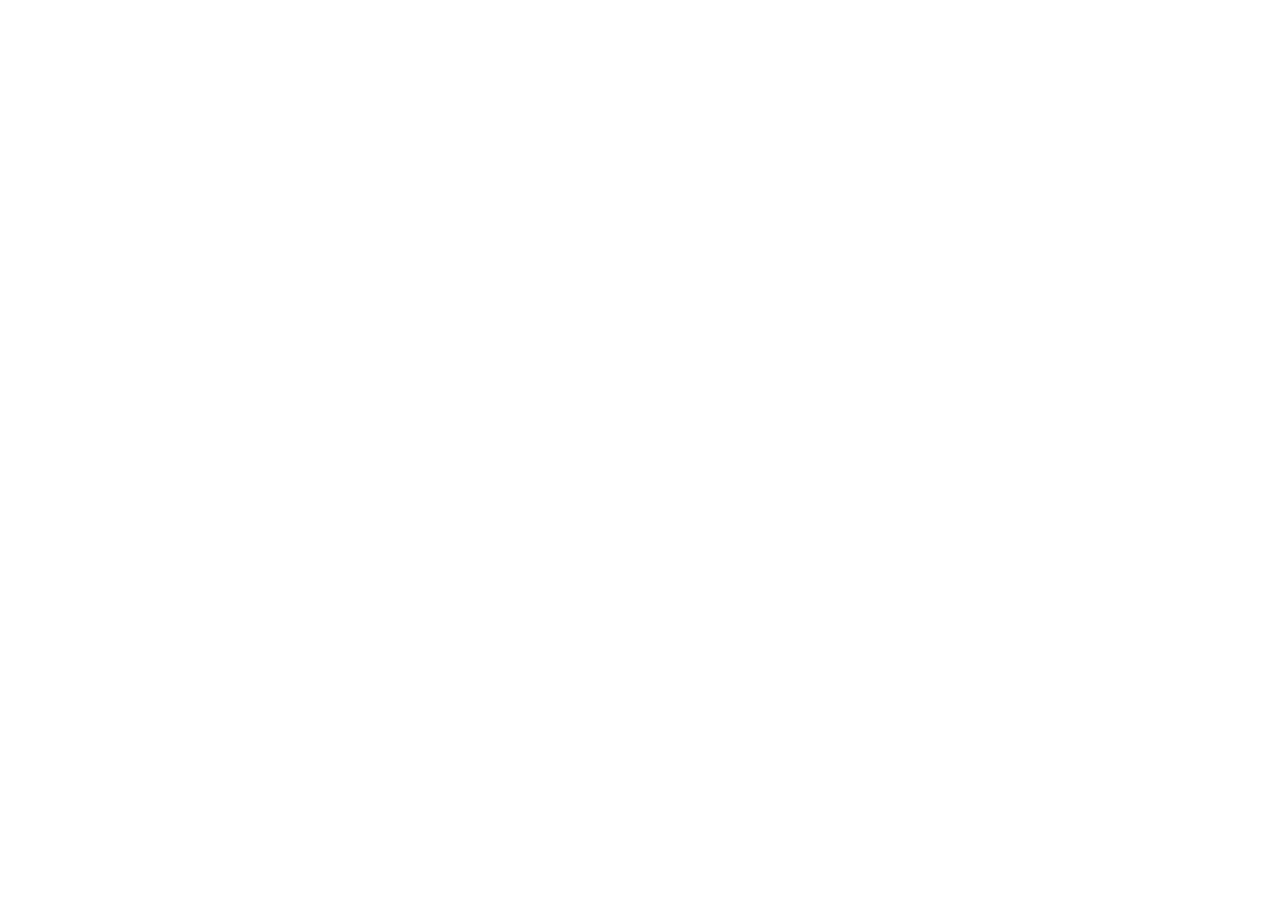
==== index.html @ 53901846 "Add files via upload" ====
<!DOCTYPE html>
<html lang="id"><head><meta charset="utf-8"><meta name="viewport" content="width=device-width,initial-scale=1">
<title>PURIVA Smart Air Purifier – Dashboard Prototype</title>
<link rel="icon" href="assets/logo.png">
<link rel="stylesheet" href="css/style.css">
<script src="https://cdn.jsdelivr.net/npm/chart.js@4.4.1/dist/chart.umd.min.js"></script>
<script src="https://cdn.jsdelivr.net/npm/lucide@0.383.0/dist/umd/lucide.min.js"></script>
</head><body>

<main id="login" class="login" hidden>
<form id="lf" class="c lcard" novalidate>
 <img src="assets/logo.png" class="llogo" alt="Logo PURIVA">
 <h1>PURIVA Smart Air Purifier</h1>
 <span class="badge warn">DATA SIMULASI / DUMMY</span>
 <label for="u">Username</label><input id="u" autocomplete="username" placeholder="Masukkan username">
 <label for="p">Password</label>
 <div class="pw"><input id="p" type="password" autocomplete="current-password" placeholder="Masukkan password"><button type="button" id="tp" class="btn">Tampilkan</button></div>
 <label class="chk"><input type="checkbox" id="rm"> Ingat saya</label>
 <p id="le" class="err" role="alert" hidden></p>
 <button class="btn pri" id="lb">Masuk ke Dashboard</button>
</form></main>

<div id="app" hidden>
<aside id="side" class="side">
 <div class="logo"><img src="assets/logo.png" alt="PURIVA"></div>
 <nav id="nav">
  <button class="nv" data-p="dash"><i data-lucide="layout-dashboard"></i>Dashboard</button>
  <button class="nv" data-p="mon"><i data-lucide="activity"></i>Monitoring Udara</button>
  <button class="nv" data-p="fil"><i data-lucide="filter"></i>Sistem Filtrasi</button>
  <button class="nv" data-p="his"><i data-lucide="table"></i>Riwayat Data</button>
  <button class="nv" data-p="set"><i data-lucide="settings"></i>Pengaturan</button>
 </nav>
 <div class="user"><i data-lucide="user-circle"></i><div><b>Administrator</b><small class="mu">Akun demo</small></div></div>
 <button class="nv" id="lo"><i data-lucide="log-out"></i>Logout</button>
</aside>
<div id="ov" class="ov"></div>

<div class="main">
<header class="top">
 <button id="mb" class="btn ib" aria-label="Buka menu"><i data-lucide="menu"></i></button>
 <div class="tt"><h2 id="pt">Dashboard</h2><small class="mu" id="clock"></small></div>
 
</header>

<div class="pages">
<section class="pg" id="pg-dash" hidden>
 <div class="c hero"><div><h3>PURIVA – Smart Air Purifier</h3><small class="mu">Prototype demonstrasi. Seluruh nilai pada dashboard adalah data simulasi.</small></div>
 <div>Pembaruan terakhir: <b data-b="upd"></b></div></div>
 <div class="cards" id="cards-d"></div>
 <div class="g2">
  <div class="c"><h3>Kontrol Perangkat (Simulasi)</h3><div class="btns ctl"></div><small class="mu">Perubahan hanya memengaruhi simulasi di browser, bukan perangkat fisik.</small></div>
  <div class="c"><h3>Aktivitas Sistem Terbaru</h3><ul class="actl" data-b="actl"></ul></div>
 </div>
 <div class="g2">
  <div class="c"><h3>Suhu udara – 1 jam terakhir (simulasi)</h3><div class="cw"><canvas id="ch-d1"></canvas></div></div>
  <div class="c"><h3>Respons MQ-135 – 1 jam terakhir (simulasi)</h3><div class="cw"><canvas id="ch-d2"></canvas></div></div>
 </div>
 <div class="c info"><i data-lucide="mic"></i><p>Integrasi Google Assistant untuk kontrol aktif/nonaktif PURIVA</p></div>
</section>

<section class="pg" id="pg-mon" hidden>
 <div class="bar"><div class="seg" id="rg"><button data-r="1h">1 jam</button><button data-r="24h">24 jam</button><button data-r="7d">7 hari</button></div>
 <small class="mu">Pembaruan terakhir: <b data-b="upd"></b></small></div>
 <div class="cards" id="cards-m"></div>
 <div class="g2">
  <div class="c"><h3>Suhu terhadap waktu</h3><div class="cw"><canvas id="ch-m1"></canvas></div></div>
  <div class="c"><h3>Kelembapan terhadap waktu</h3><div class="cw"><canvas id="ch-m2"></canvas></div></div>
  <div class="c"><h3>Respons MQ-135 terhadap waktu</h3><div class="cw"><canvas id="ch-m3"></canvas></div></div>
  <div class="c"><h3>Resistansi gas BME680 terhadap waktu</h3><div class="cw"><canvas id="ch-m4"></canvas></div></div>
 </div>
</section>

<section class="pg" id="pg-fil" hidden>
 <div class="c"><h3>Alur Udara pada PURIVA</h3>
  <div class="fw"><div class="flow">
   <div class="stg"><i data-lucide="wind"></i><b>Udara kotor masuk</b></div><span class="arr"></span>
   <div class="stg"><div class="valve"><i></i><i></i></div><b>Katup stomata</b></div><span class="arr"></span>
   <div class="stg"><div class="ly l1"></div><b>Prefilter</b></div><span class="arr"></span>
   <div class="stg"><div class="ly l2"></div><b>HEPA</b></div><span class="arr"></span>
   <div class="stg"><div class="ly l3"></div><b>Karbon aktif</b></div><span class="arr"></span>
   <div class="stg"><i data-lucide="fan" class="fanic"></i><b>Kipas</b></div><span class="arr"></span>
   <div class="stg"><i data-lucide="leaf"></i><b>Udara hasil filtrasi keluar</b></div>
  </div></div>
  <p><span class="badge" data-b="flow"></span> <small class="mu">Aliran udara hanya berjalan saat kipas menyala dan katup terbuka.</small></p>
 </div>
 <div class="g3">
  <div class="c"><h3>Prefilter</h3><p>Menahan debu dan partikel berukuran besar untuk mengurangi beban filter berikutnya.</p></div>
  <div class="c"><h3>HEPA</h3><p>Menangkap partikel halus, termasuk PM2.5.</p></div>
  <div class="c"><h3>Karbon aktif</h3><p>Mengadsorpsi sebagian gas dan senyawa penyebab bau. Efektivitasnya bergantung pada jenis polutan, karakteristik karbon, jumlah media, dan kondisi pemakaian.</p></div>
 </div>
 <div class="g2">
  <div class="c"><h3>Katup Stomata (Simulasi Biomimetik)</h3>
   <div class="stoma"><div class="gc l"></div><div class="gc r"></div></div>
   <p class="ctr">Status katup: <span class="badge" data-b="valve"></span> · Bukaan: <b data-b="vp"></b></p>
   <div class="btns ctl"></div>
  </div>
  <div class="c"><h3>Konsep Biomimetik Stomata</h3>
   <p>Stomata adalah pori pada daun yang bukaannya diatur oleh sel penjaga. PURIVA meniru prinsip pengaturan bukaan tersebut melalui katup atau flap mekanis di saluran udara masuk.</p>
   <p class="mu">Visualisasi ini adalah analogi mekanis dari prinsip stomata dan simulasi konsep biomimetik, bukan gambaran mekanisme biologis yang sesungguhnya.</p></div>
 </div>
</section>

<section class="pg" id="pg-his" hidden>
 <div class="c">
  <div class="bar"><input id="hq" type="search" placeholder="Cari data riwayat…" aria-label="Cari riwayat">
   <select id="hr" aria-label="Filter rentang waktu"><option value="all">Semua waktu</option><option value="1h">1 jam terakhir</option><option value="24h">24 jam terakhir</option><option value="7d">7 hari terakhir</option></select>
   <button class="btn" data-a="sort" id="sortb"></button>
   <button class="btn pri" data-a="csv"><i data-lucide="download"></i>Ekspor CSV</button></div>
  <div class="tw"><table><thead><tr><th>Waktu</th><th>Suhu (°C)</th><th>Kelembapan (%RH)</th><th>MQ-135 (ADC)</th><th>Resistansi gas BME680 (Ω)</th><th>Tekanan (hPa)</th><th>Status PURIVA</th><th>Status kipas</th></tr></thead><tbody id="hb"></tbody></table></div>
  <div class="bar"><small class="mu" id="hi"></small><div><button class="btn" data-a="prev">Sebelumnya</button> <button class="btn" data-a="next">Berikutnya</button></div></div>
 </div>
</section>

<section class="pg" id="pg-set" hidden>
 <div class="g2">
  <div class="c"><h3>Interval Simulasi</h3><div class="seg"><button data-iv="2">2 detik</button><button data-iv="5">5 detik</button><button data-iv="10">10 detik</button></div></div>
  <div class="c"><h3>Tema</h3><div class="seg"><button data-th="light">Terang</button><button data-th="dark">Gelap</button></div></div>
  <div class="c"><h3>Kontrol Simulasi</h3><div class="btns"><button class="btn pri" data-a="sstart">Mulai simulasi</button><button class="btn" data-a="spause">Jeda simulasi</button><button class="btn" data-a="sreset">Reset ke kondisi awal</button></div>
   <small class="mu">Reset tidak menghapus status login.</small></div>
 </div>
</section>
</div>

<footer class="foot">Prototype ini menggunakan data simulasi. Nilai sensor bukan hasil pengukuran udara nyata. MQ-135 menampilkan nilai respons/ADC simulasi, sedangkan BME680 menampilkan parameter suhu, kelembapan, tekanan, dan resistansi gas simulasi. Sistem ini tidak menghasilkan pengukuran PM2.5 atau AQI yang tervalidasi.</footer>
</div></div>
<div id="toasts" aria-live="polite"></div>
<script src="js/app.js"></script>
</body></html>
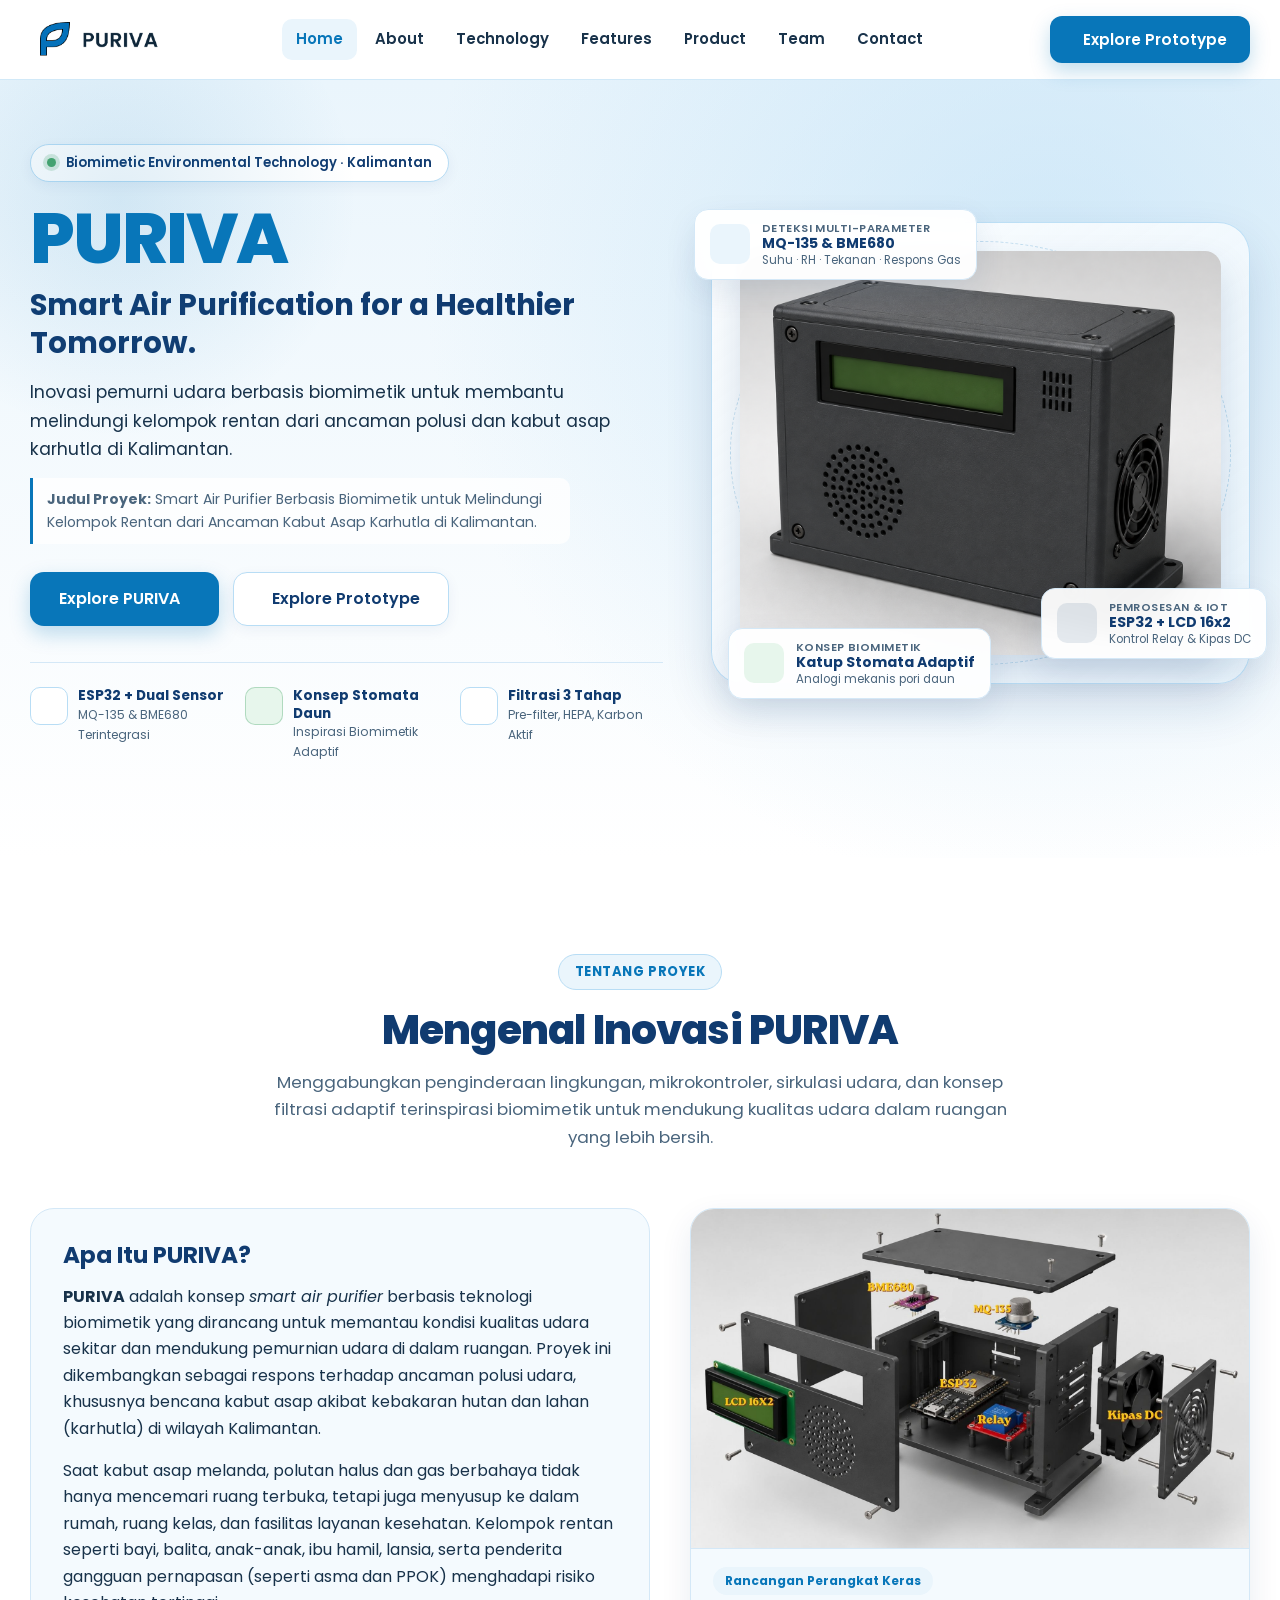
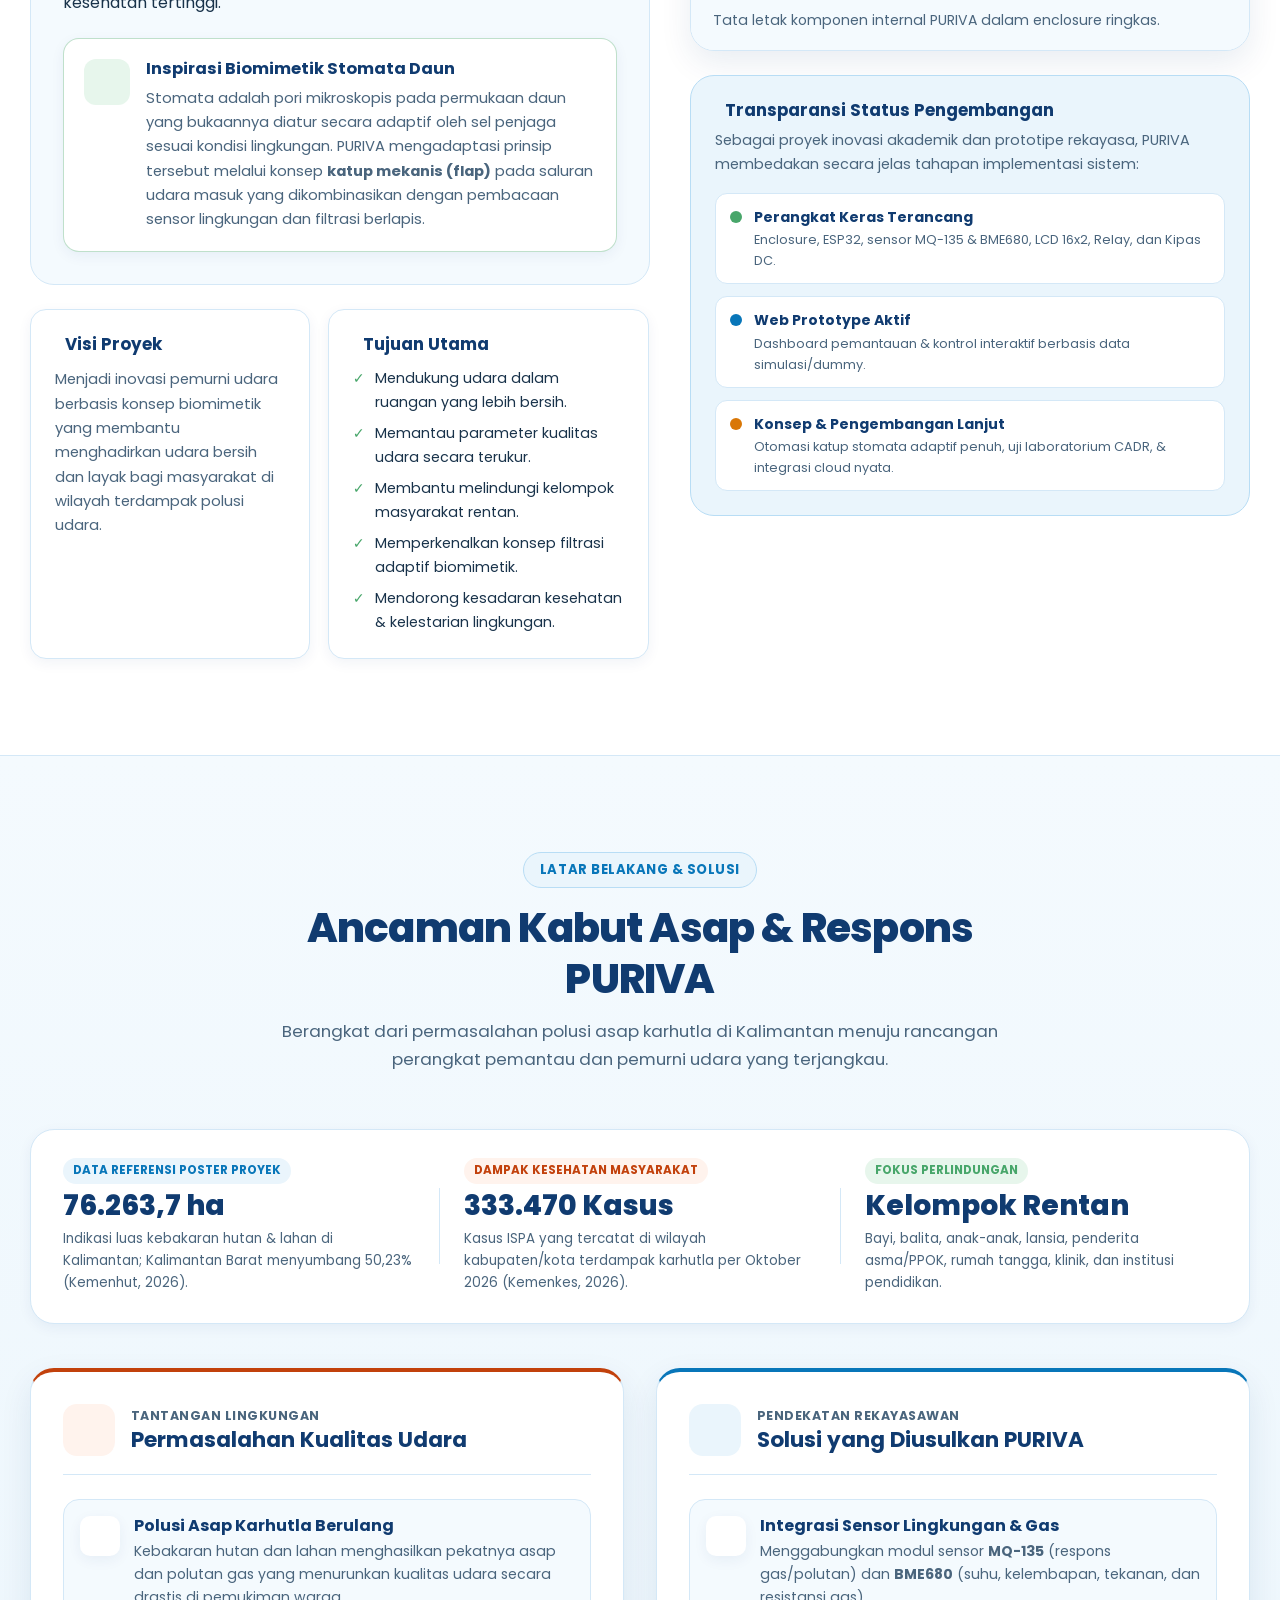
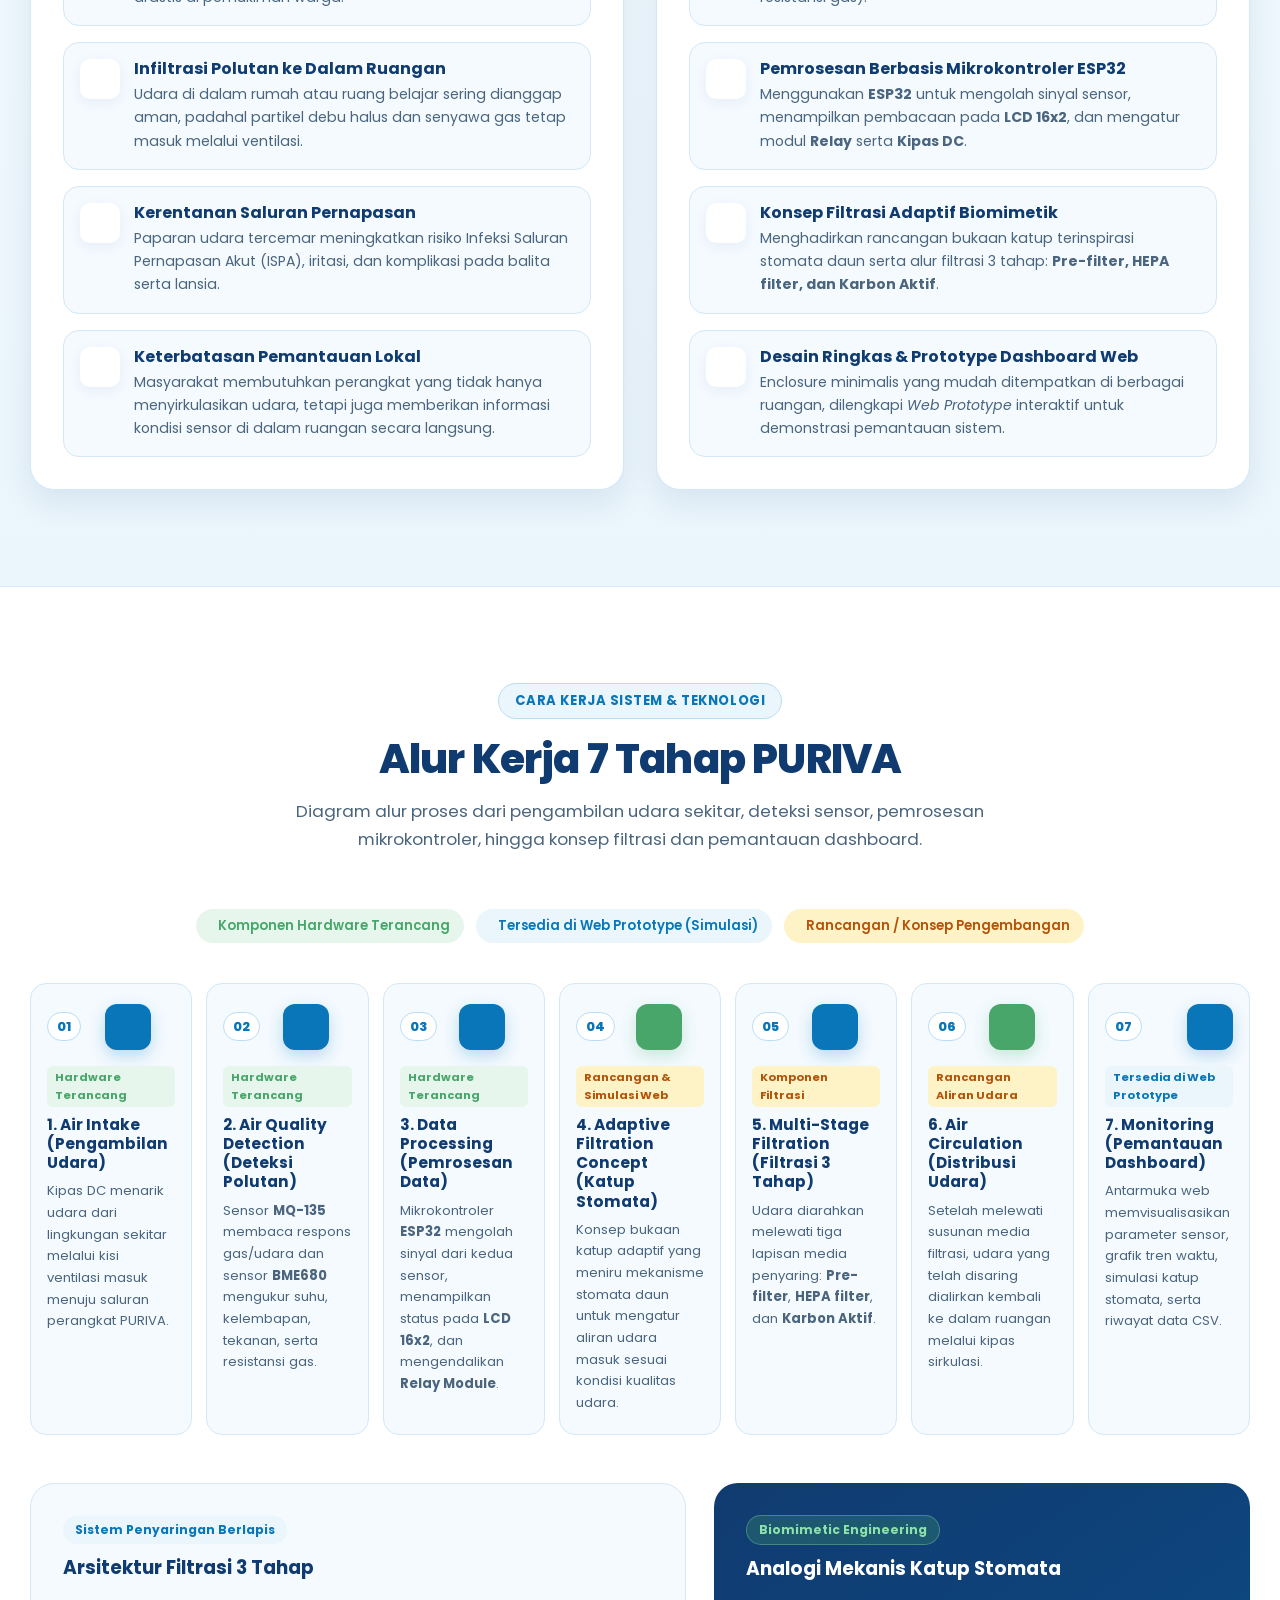
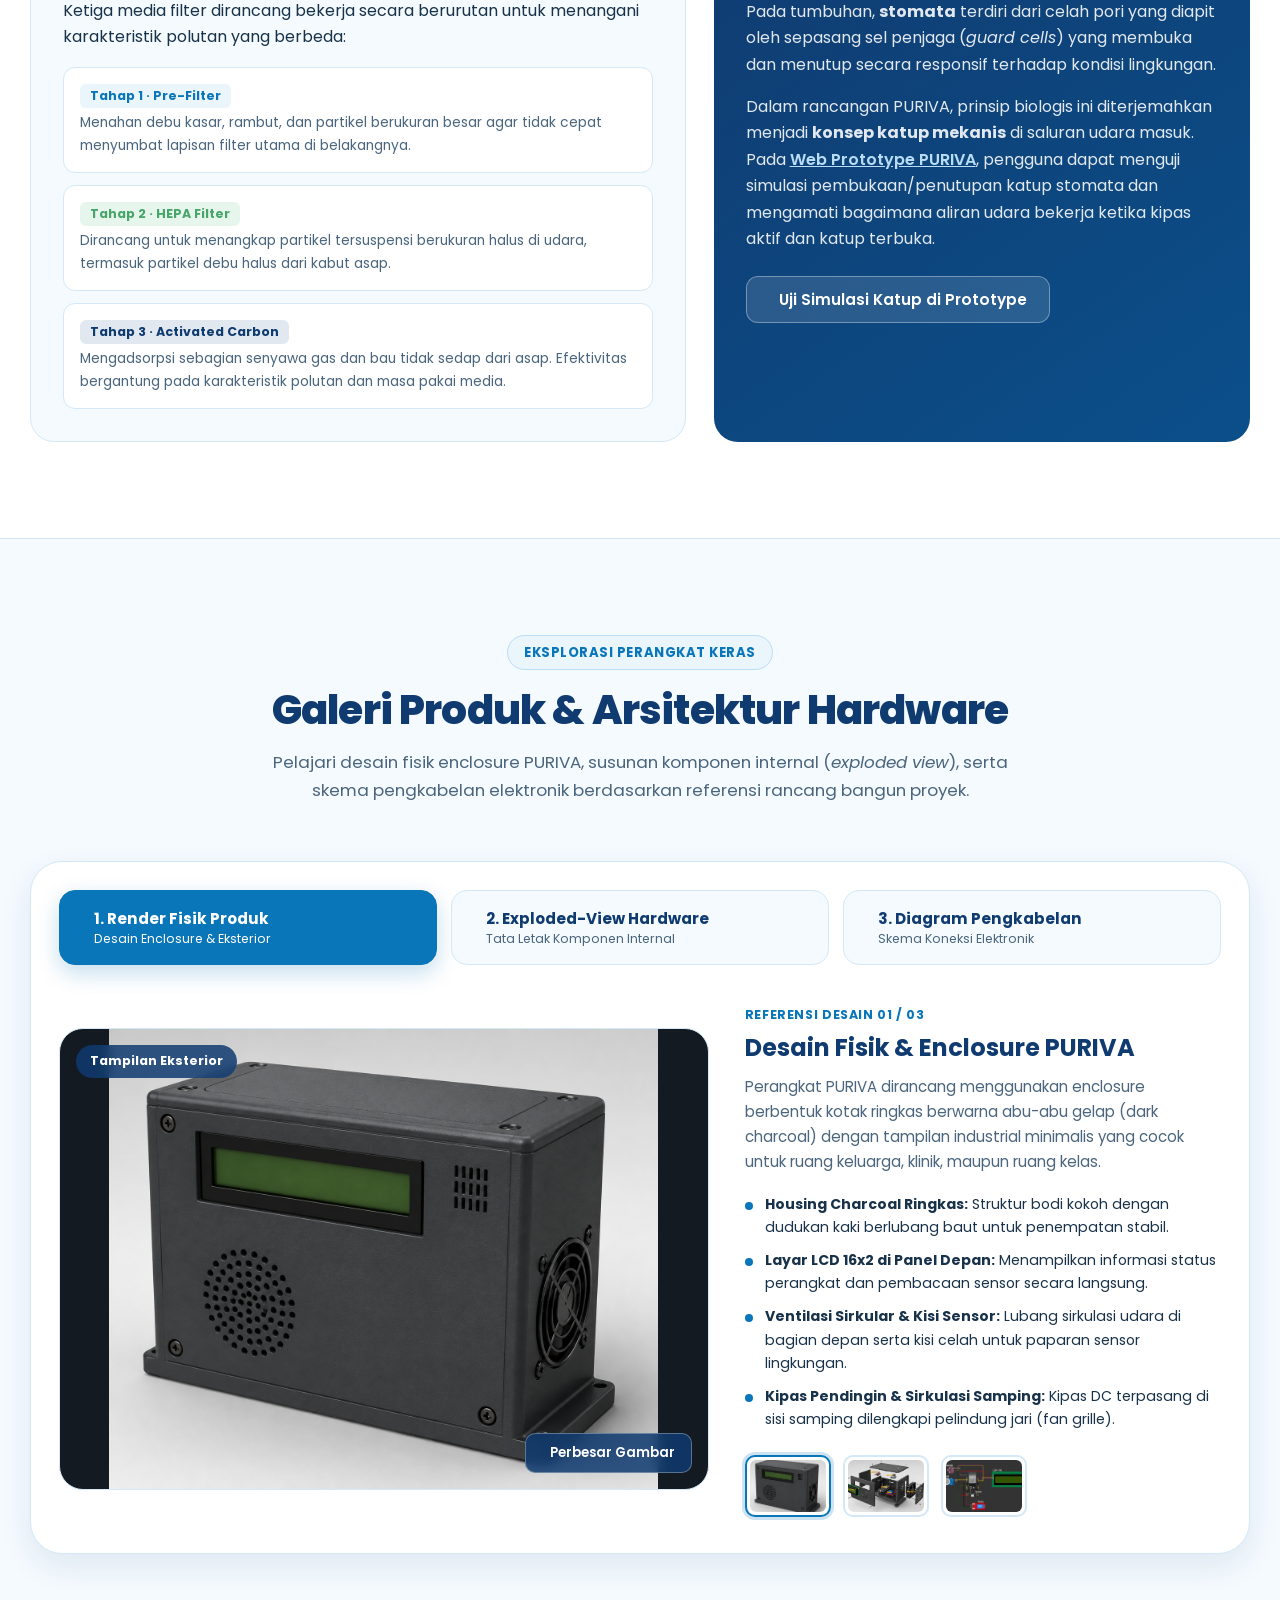
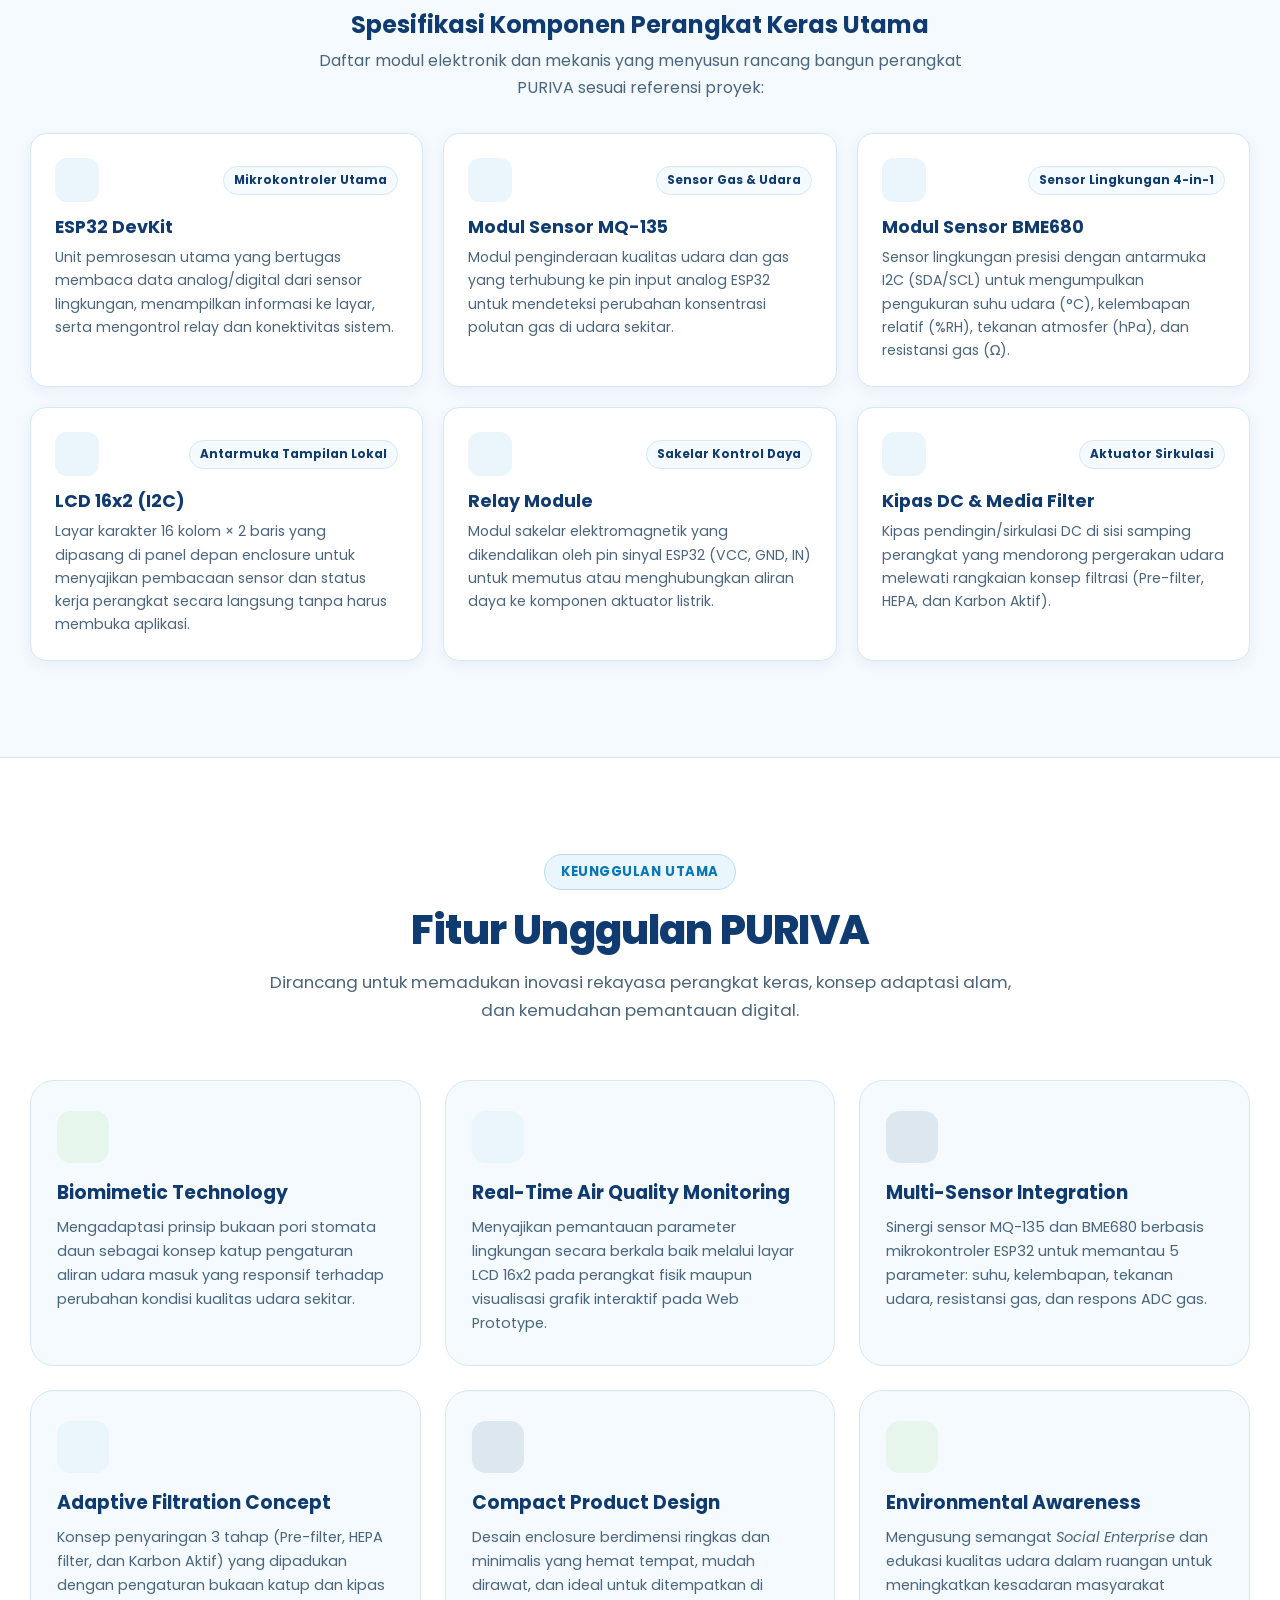
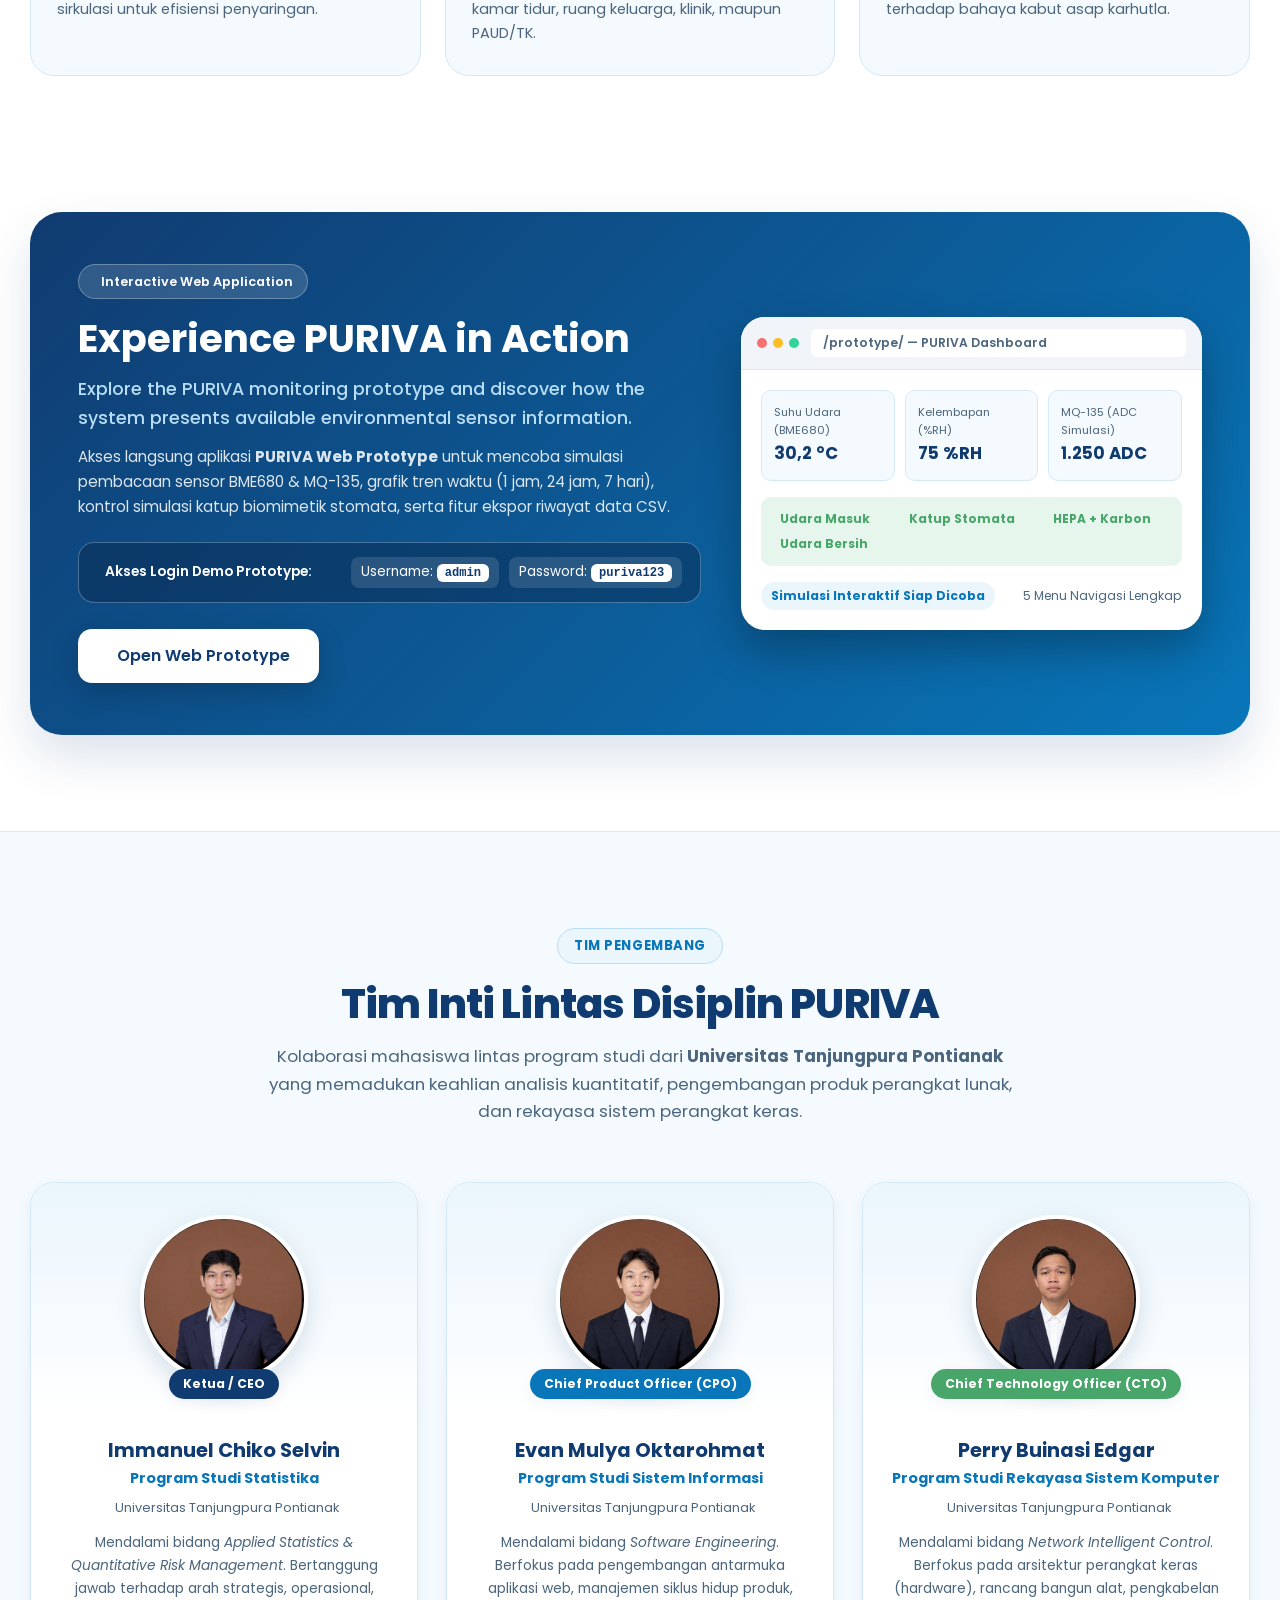
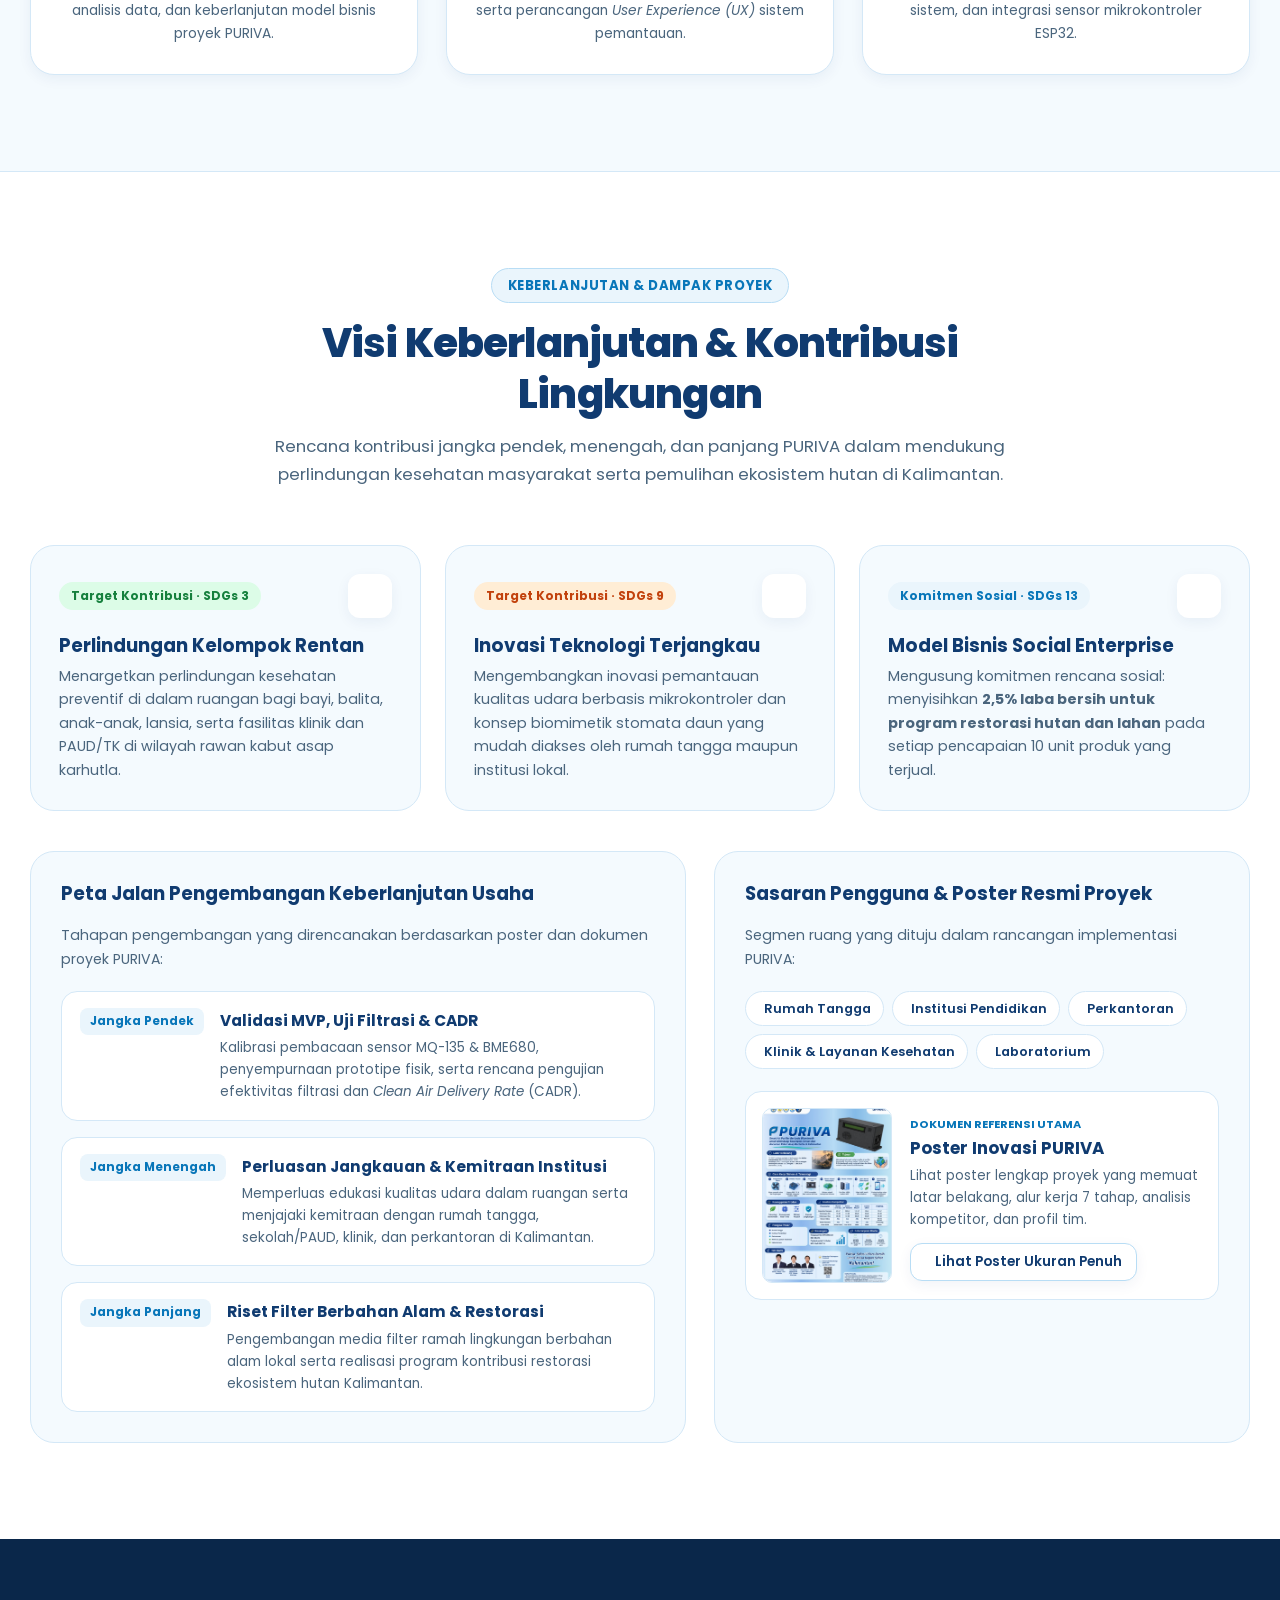
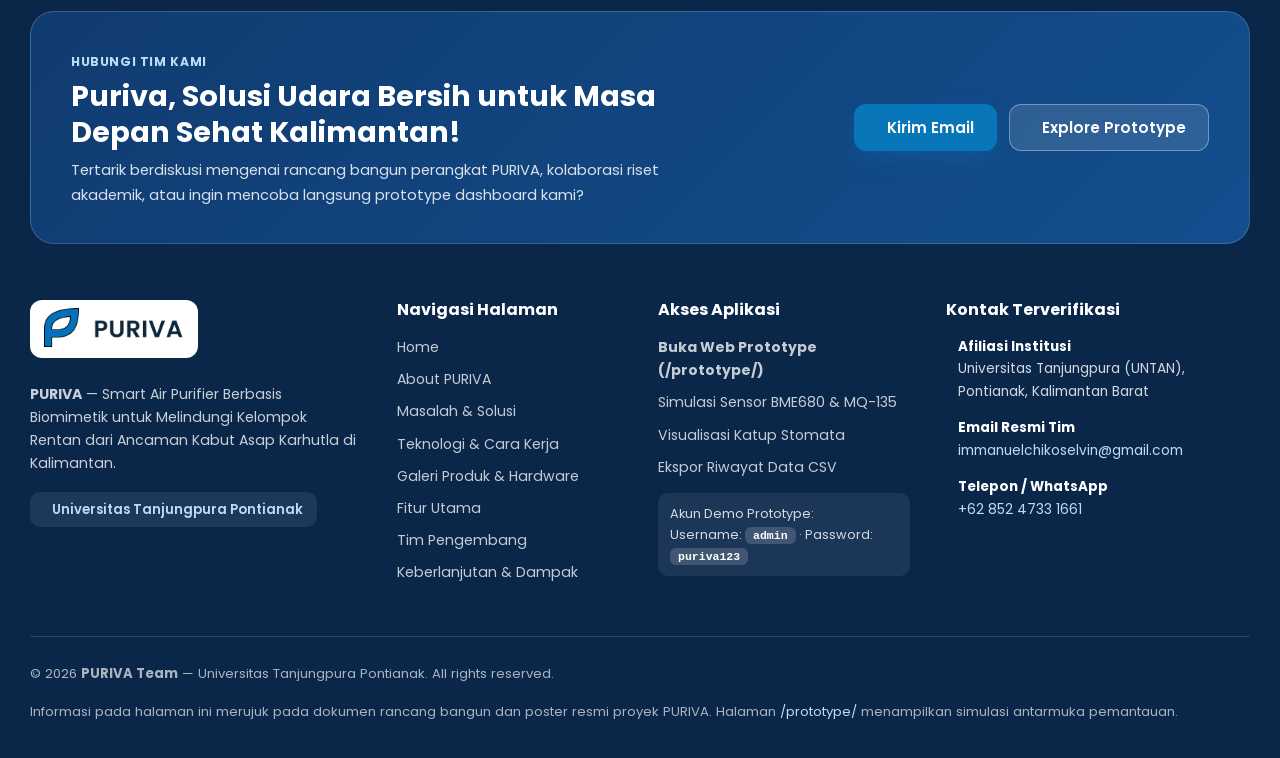
==== commit 6db971ad: "feat(web-profile): develop PURIVA Web Profile and integrate existing prototype at /prototype/" ====
--- a/index.html
+++ b/index.html
@@ -1,128 +1,1215 @@
 <!DOCTYPE html>
-<html lang="id"><head><meta charset="utf-8"><meta name="viewport" content="width=device-width,initial-scale=1">
-<title>PURIVA Smart Air Purifier – Dashboard Prototype</title>
-<link rel="icon" href="assets/logo.png">
-<link rel="stylesheet" href="css/style.css">
-<script src="https://cdn.jsdelivr.net/npm/chart.js@4.4.1/dist/chart.umd.min.js"></script>
-<script src="https://cdn.jsdelivr.net/npm/lucide@0.383.0/dist/umd/lucide.min.js"></script>
-</head><body>
-
-<main id="login" class="login" hidden>
-<form id="lf" class="c lcard" novalidate>
- <img src="assets/logo.png" class="llogo" alt="Logo PURIVA">
- <h1>PURIVA Smart Air Purifier</h1>
- <span class="badge warn">DATA SIMULASI / DUMMY</span>
- <label for="u">Username</label><input id="u" autocomplete="username" placeholder="Masukkan username">
- <label for="p">Password</label>
- <div class="pw"><input id="p" type="password" autocomplete="current-password" placeholder="Masukkan password"><button type="button" id="tp" class="btn">Tampilkan</button></div>
- <label class="chk"><input type="checkbox" id="rm"> Ingat saya</label>
- <p id="le" class="err" role="alert" hidden></p>
- <button class="btn pri" id="lb">Masuk ke Dashboard</button>
-</form></main>
-
-<div id="app" hidden>
-<aside id="side" class="side">
- <div class="logo"><img src="assets/logo.png" alt="PURIVA"></div>
- <nav id="nav">
-  <button class="nv" data-p="dash"><i data-lucide="layout-dashboard"></i>Dashboard</button>
-  <button class="nv" data-p="mon"><i data-lucide="activity"></i>Monitoring Udara</button>
-  <button class="nv" data-p="fil"><i data-lucide="filter"></i>Sistem Filtrasi</button>
-  <button class="nv" data-p="his"><i data-lucide="table"></i>Riwayat Data</button>
-  <button class="nv" data-p="set"><i data-lucide="settings"></i>Pengaturan</button>
- </nav>
- <div class="user"><i data-lucide="user-circle"></i><div><b>Administrator</b><small class="mu">Akun demo</small></div></div>
- <button class="nv" id="lo"><i data-lucide="log-out"></i>Logout</button>
-</aside>
-<div id="ov" class="ov"></div>
-
-<div class="main">
-<header class="top">
- <button id="mb" class="btn ib" aria-label="Buka menu"><i data-lucide="menu"></i></button>
- <div class="tt"><h2 id="pt">Dashboard</h2><small class="mu" id="clock"></small></div>
- 
-</header>
-
-<div class="pages">
-<section class="pg" id="pg-dash" hidden>
- <div class="c hero"><div><h3>PURIVA – Smart Air Purifier</h3><small class="mu">Prototype demonstrasi. Seluruh nilai pada dashboard adalah data simulasi.</small></div>
- <div>Pembaruan terakhir: <b data-b="upd"></b></div></div>
- <div class="cards" id="cards-d"></div>
- <div class="g2">
-  <div class="c"><h3>Kontrol Perangkat (Simulasi)</h3><div class="btns ctl"></div><small class="mu">Perubahan hanya memengaruhi simulasi di browser, bukan perangkat fisik.</small></div>
-  <div class="c"><h3>Aktivitas Sistem Terbaru</h3><ul class="actl" data-b="actl"></ul></div>
- </div>
- <div class="g2">
-  <div class="c"><h3>Suhu udara – 1 jam terakhir (simulasi)</h3><div class="cw"><canvas id="ch-d1"></canvas></div></div>
-  <div class="c"><h3>Respons MQ-135 – 1 jam terakhir (simulasi)</h3><div class="cw"><canvas id="ch-d2"></canvas></div></div>
- </div>
- <div class="c info"><i data-lucide="mic"></i><p>Integrasi Google Assistant untuk kontrol aktif/nonaktif PURIVA</p></div>
-</section>
-
-<section class="pg" id="pg-mon" hidden>
- <div class="bar"><div class="seg" id="rg"><button data-r="1h">1 jam</button><button data-r="24h">24 jam</button><button data-r="7d">7 hari</button></div>
- <small class="mu">Pembaruan terakhir: <b data-b="upd"></b></small></div>
- <div class="cards" id="cards-m"></div>
- <div class="g2">
-  <div class="c"><h3>Suhu terhadap waktu</h3><div class="cw"><canvas id="ch-m1"></canvas></div></div>
-  <div class="c"><h3>Kelembapan terhadap waktu</h3><div class="cw"><canvas id="ch-m2"></canvas></div></div>
-  <div class="c"><h3>Respons MQ-135 terhadap waktu</h3><div class="cw"><canvas id="ch-m3"></canvas></div></div>
-  <div class="c"><h3>Resistansi gas BME680 terhadap waktu</h3><div class="cw"><canvas id="ch-m4"></canvas></div></div>
- </div>
-</section>
-
-<section class="pg" id="pg-fil" hidden>
- <div class="c"><h3>Alur Udara pada PURIVA</h3>
-  <div class="fw"><div class="flow">
-   <div class="stg"><i data-lucide="wind"></i><b>Udara kotor masuk</b></div><span class="arr"></span>
-   <div class="stg"><div class="valve"><i></i><i></i></div><b>Katup stomata</b></div><span class="arr"></span>
-   <div class="stg"><div class="ly l1"></div><b>Prefilter</b></div><span class="arr"></span>
-   <div class="stg"><div class="ly l2"></div><b>HEPA</b></div><span class="arr"></span>
-   <div class="stg"><div class="ly l3"></div><b>Karbon aktif</b></div><span class="arr"></span>
-   <div class="stg"><i data-lucide="fan" class="fanic"></i><b>Kipas</b></div><span class="arr"></span>
-   <div class="stg"><i data-lucide="leaf"></i><b>Udara hasil filtrasi keluar</b></div>
-  </div></div>
-  <p><span class="badge" data-b="flow"></span> <small class="mu">Aliran udara hanya berjalan saat kipas menyala dan katup terbuka.</small></p>
- </div>
- <div class="g3">
-  <div class="c"><h3>Prefilter</h3><p>Menahan debu dan partikel berukuran besar untuk mengurangi beban filter berikutnya.</p></div>
-  <div class="c"><h3>HEPA</h3><p>Menangkap partikel halus, termasuk PM2.5.</p></div>
-  <div class="c"><h3>Karbon aktif</h3><p>Mengadsorpsi sebagian gas dan senyawa penyebab bau. Efektivitasnya bergantung pada jenis polutan, karakteristik karbon, jumlah media, dan kondisi pemakaian.</p></div>
- </div>
- <div class="g2">
-  <div class="c"><h3>Katup Stomata (Simulasi Biomimetik)</h3>
-   <div class="stoma"><div class="gc l"></div><div class="gc r"></div></div>
-   <p class="ctr">Status katup: <span class="badge" data-b="valve"></span> · Bukaan: <b data-b="vp"></b></p>
-   <div class="btns ctl"></div>
+<html lang="id">
+<head>
+  <meta charset="UTF-8">
+  <meta name="viewport" content="width=device-width, initial-scale=1.0">
+  <title>PURIVA — Smart Air Purifier Berbasis Biomimetik | Inovasi Udara Bersih Kalimantan</title>
+  <meta name="description" content="PURIVA adalah konsep Smart Air Purifier berbasis teknologi biomimetik stomata daun dan IoT untuk membantu melindungi kelompok rentan dari ancaman polusi dan kabut asap karhutla di Kalimantan.">
+  <meta name="keywords" content="PURIVA, Smart Air Purifier, Biomimetik, Stomata Daun, Karhutla Kalimantan, IoT Air Quality Monitoring, ESP32, BME680, MQ-135, Universitas Tanjungpura">
+  <meta name="author" content="Tim PURIVA — Universitas Tanjungpura Pontianak">
+  <meta name="theme-color" content="#0876B9">
+
+  <!-- Open Graph / Social Media Metadata -->
+  <meta property="og:type" content="website">
+  <meta property="og:locale" content="id_ID">
+  <meta property="og:title" content="PURIVA — Smart Air Purification for a Healthier Tomorrow">
+  <meta property="og:description" content="Inovasi pemurni udara berbasis biomimetik untuk membantu melindungi kelompok rentan dari ancaman polusi dan kabut asap karhutla di Kalimantan.">
+  <meta property="og:image" content="assets/product/puriva-render.png">
+
+  <!-- Twitter Card Metadata -->
+  <meta name="twitter:card" content="summary_large_image">
+  <meta name="twitter:title" content="PURIVA — Smart Air Purifier Berbasis Biomimetik">
+  <meta name="twitter:description" content="Inovasi pemurni udara berbasis biomimetik untuk membantu melindungi kelompok rentan dari ancaman polusi dan kabut asap karhutla di Kalimantan.">
+  <meta name="twitter:image" content="assets/product/puriva-render.png">
+
+  <!-- Favicon -->
+  <link rel="icon" type="image/png" href="assets/logo.png">
+  <link rel="apple-touch-icon" href="assets/logo.png">
+
+  <!-- Google Fonts: Poppins -->
+  <link rel="preconnect" href="https://fonts.googleapis.com">
+  <link rel="preconnect" href="https://fonts.gstatic.com" crossorigin>
+  <link href="https://fonts.googleapis.com/css2?family=Poppins:ital,wght@0,400;0,500;0,600;0,700;0,800;1,400&display=swap" rel="stylesheet">
+
+  <!-- Stylesheets -->
+  <link rel="stylesheet" href="css/style.css">
+  <link rel="stylesheet" href="css/animations.css">
+  <link rel="stylesheet" href="css/responsive.css">
+
+  <!-- Lucide Icons -->
+  <script src="https://cdn.jsdelivr.net/npm/lucide@0.383.0/dist/umd/lucide.min.js" defer></script>
+</head>
+<body>
+  <a href="#main-content" class="skip-link">Lewati ke konten utama</a>
+
+  <!-- =====================================================================
+       A. NAVIGATION BAR
+       ===================================================================== -->
+  <header class="site-header" id="site-header">
+    <div class="container nav-container">
+      <a href="#home" class="brand-logo" aria-label="PURIVA Beranda">
+        <img src="assets/logo.png" alt="Logo PURIVA" width="138" height="40">
+      </a>
+
+      <nav class="main-nav" id="main-nav" aria-label="Navigasi Utama">
+        <ul class="nav-list">
+          <li><a href="#home" class="nav-link active">Home</a></li>
+          <li><a href="#about" class="nav-link">About</a></li>
+          <li><a href="#technology" class="nav-link">Technology</a></li>
+          <li><a href="#features" class="nav-link">Features</a></li>
+          <li><a href="#product" class="nav-link">Product</a></li>
+          <li><a href="#team" class="nav-link">Team</a></li>
+          <li><a href="#contact" class="nav-link">Contact</a></li>
+        </ul>
+        <div class="nav-mobile-cta">
+          <a href="prototype/" class="btn btn-primary btn-full">
+            <i data-lucide="activity"></i>
+            <span>Explore Prototype</span>
+          </a>
+        </div>
+      </nav>
+
+      <div class="nav-actions">
+        <a href="prototype/" class="btn btn-primary nav-cta-btn">
+          <i data-lucide="activity"></i>
+          <span>Explore Prototype</span>
+        </a>
+        <button type="button" class="mobile-menu-toggle" id="mobile-menu-toggle" aria-label="Buka menu navigasi" aria-expanded="false" aria-controls="main-nav">
+          <i data-lucide="menu" class="icon-menu"></i>
+          <i data-lucide="x" class="icon-close"></i>
+        </button>
+      </div>
+    </div>
+    <div class="mobile-nav-backdrop" id="mobile-nav-backdrop" hidden></div>
+  </header>
+
+  <main id="main-content">
+    <!-- =====================================================================
+         B. HERO SECTION
+         ===================================================================== -->
+    <section class="hero-section" id="home" aria-labelledby="hero-heading">
+      <div class="hero-bg-glow" aria-hidden="true"></div>
+      <div class="container hero-grid">
+        <div class="hero-content reveal-up">
+          <div class="eyebrow-badge">
+            <span class="pulse-dot"></span>
+            <span>Biomimetic Environmental Technology · Kalimantan</span>
+          </div>
+          <h1 id="hero-heading" class="hero-title">PURIVA</h1>
+          <p class="hero-tagline">Smart Air Purification for a Healthier Tomorrow.</p>
+          <p class="hero-description">
+            Inovasi pemurni udara berbasis biomimetik untuk membantu melindungi kelompok rentan dari ancaman polusi dan kabut asap karhutla di Kalimantan.
+          </p>
+          <p class="hero-full-title">
+            <strong>Judul Proyek:</strong> Smart Air Purifier Berbasis Biomimetik untuk Melindungi Kelompok Rentan dari Ancaman Kabut Asap Karhutla di Kalimantan.
+          </p>
+
+          <div class="hero-cta-group">
+            <a href="#about" class="btn btn-primary btn-lg">
+              <span>Explore PURIVA</span>
+              <i data-lucide="arrow-down-right"></i>
+            </a>
+            <a href="prototype/" class="btn btn-secondary btn-lg">
+              <i data-lucide="layout-dashboard"></i>
+              <span>Explore Prototype</span>
+            </a>
+          </div>
+
+          <div class="hero-highlights">
+            <div class="highlight-item">
+              <div class="highlight-icon"><i data-lucide="cpu"></i></div>
+              <div>
+                <strong>ESP32 + Dual Sensor</strong>
+                <span>MQ-135 &amp; BME680 Terintegrasi</span>
+              </div>
+            </div>
+            <div class="highlight-item">
+              <div class="highlight-icon green"><i data-lucide="leaf"></i></div>
+              <div>
+                <strong>Konsep Stomata Daun</strong>
+                <span>Inspirasi Biomimetik Adaptif</span>
+              </div>
+            </div>
+            <div class="highlight-item">
+              <div class="highlight-icon"><i data-lucide="shield-check"></i></div>
+              <div>
+                <strong>Filtrasi 3 Tahap</strong>
+                <span>Pre-filter, HEPA, Karbon Aktif</span>
+              </div>
+            </div>
+          </div>
+        </div>
+
+        <div class="hero-visual reveal-scale">
+          <div class="product-stage">
+            <div class="stage-ring ring-outer" aria-hidden="true"></div>
+            <div class="stage-ring ring-inner" aria-hidden="true"></div>
+            <img
+              src="assets/product/puriva-render.png"
+              alt="Perangkat fisik PURIVA Smart Air Purifier dengan layar LCD 16x2 di bagian depan dan kipas sirkulasi udara di samping"
+              class="hero-product-img floating-img"
+              width="720"
+              height="600"
+            >
+
+            <!-- Floating Card 1: Sensor Telemetry -->
+            <div class="floating-card card-top-left">
+              <div class="fc-icon blue"><i data-lucide="gauge"></i></div>
+              <div class="fc-body">
+                <span class="fc-label">Deteksi Multi-Parameter</span>
+                <strong class="fc-val">MQ-135 &amp; BME680</strong>
+                <small class="fc-sub">Suhu · RH · Tekanan · Respons Gas</small>
+              </div>
+            </div>
+
+            <!-- Floating Card 2: Biomimetic Concept -->
+            <div class="floating-card card-bottom-left">
+              <div class="fc-icon green"><i data-lucide="sprout"></i></div>
+              <div class="fc-body">
+                <span class="fc-label">Konsep Biomimetik</span>
+                <strong class="fc-val">Katup Stomata Adaptif</strong>
+                <small class="fc-sub">Analogi mekanis pori daun</small>
+              </div>
+            </div>
+
+            <!-- Floating Card 3: Microcontroller -->
+            <div class="floating-card card-top-right">
+              <div class="fc-icon navy"><i data-lucide="wifi"></i></div>
+              <div class="fc-body">
+                <span class="fc-label">Pemrosesan &amp; IoT</span>
+                <strong class="fc-val">ESP32 + LCD 16x2</strong>
+                <small class="fc-sub">Kontrol Relay &amp; Kipas DC</small>
+              </div>
+            </div>
+          </div>
+        </div>
+      </div>
+    </section>
+
+    <!-- =====================================================================
+         C. ABOUT PURIVA
+         ===================================================================== -->
+    <section class="section about-section" id="about" aria-labelledby="about-heading">
+      <div class="container">
+        <div class="section-header reveal-up">
+          <span class="section-tag">Tentang Proyek</span>
+          <h2 id="about-heading" class="section-title">Mengenal Inovasi PURIVA</h2>
+          <p class="section-subtitle">
+            Menggabungkan penginderaan lingkungan, mikrokontroler, sirkulasi udara, dan konsep filtrasi adaptif terinspirasi biomimetik untuk mendukung kualitas udara dalam ruangan yang lebih bersih.
+          </p>
+        </div>
+
+        <div class="about-grid">
+          <div class="about-text-col reveal-up">
+            <article class="about-card-main">
+              <h3>Apa Itu PURIVA?</h3>
+              <p>
+                <strong>PURIVA</strong> adalah konsep <em>smart air purifier</em> berbasis teknologi biomimetik yang dirancang untuk memantau kondisi kualitas udara sekitar dan mendukung pemurnian udara di dalam ruangan. Proyek ini dikembangkan sebagai respons terhadap ancaman polusi udara, khususnya bencana kabut asap akibat kebakaran hutan dan lahan (karhutla) di wilayah Kalimantan.
+              </p>
+              <p>
+                Saat kabut asap melanda, polutan halus dan gas berbahaya tidak hanya mencemari ruang terbuka, tetapi juga menyusup ke dalam rumah, ruang kelas, dan fasilitas layanan kesehatan. Kelompok rentan seperti bayi, balita, anak-anak, ibu hamil, lansia, serta penderita gangguan pernapasan (seperti asma dan PPOK) menghadapi risiko kesehatan tertinggi.
+              </p>
+
+              <div class="biomimetic-callout">
+                <div class="callout-icon"><i data-lucide="leaf"></i></div>
+                <div>
+                  <h4>Inspirasi Biomimetik Stomata Daun</h4>
+                  <p>
+                    Stomata adalah pori mikroskopis pada permukaan daun yang bukaannya diatur secara adaptif oleh sel penjaga sesuai kondisi lingkungan. PURIVA mengadaptasi prinsip tersebut melalui konsep <strong>katup mekanis (flap)</strong> pada saluran udara masuk yang dikombinasikan dengan pembacaan sensor lingkungan dan filtrasi berlapis.
+                  </p>
+                </div>
+              </div>
+            </article>
+
+            <div class="vision-mission-grid">
+              <div class="vm-card">
+                <div class="vm-header">
+                  <i data-lucide="eye"></i>
+                  <h4>Visi Proyek</h4>
+                </div>
+                <p>Menjadi inovasi pemurni udara berbasis konsep biomimetik yang membantu menghadirkan udara bersih dan layak bagi masyarakat di wilayah terdampak polusi udara.</p>
+              </div>
+              <div class="vm-card">
+                <div class="vm-header">
+                  <i data-lucide="target"></i>
+                  <h4>Tujuan Utama</h4>
+                </div>
+                <ul class="clean-check-list">
+                  <li>Mendukung udara dalam ruangan yang lebih bersih.</li>
+                  <li>Memantau parameter kualitas udara secara terukur.</li>
+                  <li>Membantu melindungi kelompok masyarakat rentan.</li>
+                  <li>Memperkenalkan konsep filtrasi adaptif biomimetik.</li>
+                  <li>Mendorong kesadaran kesehatan &amp; kelestarian lingkungan.</li>
+                </ul>
+              </div>
+            </div>
+          </div>
+
+          <div class="about-visual-col reveal-up">
+            <div class="about-visual-stack">
+              <div class="visual-frame primary-frame">
+                <img
+                  src="assets/hardware/exploded-view.jpeg"
+                  alt="Ilustrasi exploded-view arsitektur perangkat keras internal PURIVA: BME680, MQ-135, ESP32, LCD 16x2, Relay, dan Kipas DC"
+                  loading="lazy"
+                  width="640"
+                  height="420"
+                >
+                <div class="frame-caption">
+                  <span class="status-pill implemented">Rancangan Perangkat Keras</span>
+                  <p>Tata letak komponen internal PURIVA dalam enclosure ringkas.</p>
+                </div>
+              </div>
+
+              <div class="transparency-box">
+                <div class="tb-header">
+                  <i data-lucide="info"></i>
+                  <h4>Transparansi Status Pengembangan</h4>
+                </div>
+                <p>Sebagai proyek inovasi akademik dan prototipe rekayasa, PURIVA membedakan secara jelas tahapan implementasi sistem:</p>
+                <div class="status-legend-grid">
+                  <div class="legend-item">
+                    <span class="dot-status ok"></span>
+                    <div>
+                      <strong>Perangkat Keras Terancang</strong>
+                      <small>Enclosure, ESP32, sensor MQ-135 &amp; BME680, LCD 16x2, Relay, dan Kipas DC.</small>
+                    </div>
+                  </div>
+                  <div class="legend-item">
+                    <span class="dot-status proto"></span>
+                    <div>
+                      <strong>Web Prototype Aktif</strong>
+                      <small>Dashboard pemantauan &amp; kontrol interaktif berbasis data simulasi/dummy.</small>
+                    </div>
+                  </div>
+                  <div class="legend-item">
+                    <span class="dot-status prop"></span>
+                    <div>
+                      <strong>Konsep &amp; Pengembangan Lanjut</strong>
+                      <small>Otomasi katup stomata adaptif penuh, uji laboratorium CADR, &amp; integrasi cloud nyata.</small>
+                    </div>
+                  </div>
+                </div>
+              </div>
+            </div>
+          </div>
+        </div>
+      </div>
+    </section>
+
+    <!-- =====================================================================
+         D. PROBLEM & SOLUTION
+         ===================================================================== -->
+    <section class="section problem-solution-section" id="problem-solution" aria-labelledby="ps-heading">
+      <div class="container">
+        <div class="section-header reveal-up">
+          <span class="section-tag">Latar Belakang &amp; Solusi</span>
+          <h2 id="ps-heading" class="section-title">Ancaman Kabut Asap &amp; Respons PURIVA</h2>
+          <p class="section-subtitle">
+            Berangkat dari permasalahan polusi asap karhutla di Kalimantan menuju rancangan perangkat pemantau dan pemurni udara yang terjangkau.
+          </p>
+        </div>
+
+        <!-- Context Banner from Poster References -->
+        <div class="context-banner reveal-up">
+          <div class="context-stat">
+            <span class="stat-badge">Data Referensi Poster Proyek</span>
+            <strong class="stat-number">76.263,7 ha</strong>
+            <span class="stat-label">Indikasi luas kebakaran hutan &amp; lahan di Kalimantan; Kalimantan Barat menyumbang 50,23% (Kemenhut, 2026).</span>
+          </div>
+          <div class="context-divider" aria-hidden="true"></div>
+          <div class="context-stat">
+            <span class="stat-badge warn">Dampak Kesehatan Masyarakat</span>
+            <strong class="stat-number">333.470 Kasus</strong>
+            <span class="stat-label">Kasus ISPA yang tercatat di wilayah kabupaten/kota terdampak karhutla per Oktober 2026 (Kemenkes, 2026).</span>
+          </div>
+          <div class="context-divider" aria-hidden="true"></div>
+          <div class="context-stat">
+            <span class="stat-badge green">Fokus Perlindungan</span>
+            <strong class="stat-number">Kelompok Rentan</strong>
+            <span class="stat-label">Bayi, balita, anak-anak, lansia, penderita asma/PPOK, rumah tangga, klinik, dan institusi pendidikan.</span>
+          </div>
+        </div>
+
+        <div class="ps-comparison-grid">
+          <!-- Problem Column -->
+          <div class="ps-column problem-col reveal-up">
+            <div class="ps-col-header">
+              <div class="ps-icon-wrap warn"><i data-lucide="alert-triangle"></i></div>
+              <div>
+                <span class="ps-kicker">Tantangan Lingkungan</span>
+                <h3>Permasalahan Kualitas Udara</h3>
+              </div>
+            </div>
+
+            <div class="ps-cards-list">
+              <article class="ps-item-card">
+                <div class="ps-item-icon"><i data-lucide="flame"></i></div>
+                <div>
+                  <h4>Polusi Asap Karhutla Berulang</h4>
+                  <p>Kebakaran hutan dan lahan menghasilkan pekatnya asap dan polutan gas yang menurunkan kualitas udara secara drastis di pemukiman warga.</p>
+                </div>
+              </article>
+
+              <article class="ps-item-card">
+                <div class="ps-item-icon"><i data-lucide="wind"></i></div>
+                <div>
+                  <h4>Infiltrasi Polutan ke Dalam Ruangan</h4>
+                  <p>Udara di dalam rumah atau ruang belajar sering dianggap aman, padahal partikel debu halus dan senyawa gas tetap masuk melalui ventilasi.</p>
+                </div>
+              </article>
+
+              <article class="ps-item-card">
+                <div class="ps-item-icon"><i data-lucide="heart-pulse"></i></div>
+                <div>
+                  <h4>Kerentanan Saluran Pernapasan</h4>
+                  <p>Paparan udara tercemar meningkatkan risiko Infeksi Saluran Pernapasan Akut (ISPA), iritasi, dan komplikasi pada balita serta lansia.</p>
+                </div>
+              </article>
+
+              <article class="ps-item-card">
+                <div class="ps-item-icon"><i data-lucide="radar"></i></div>
+                <div>
+                  <h4>Keterbatasan Pemantauan Lokal</h4>
+                  <p>Masyarakat membutuhkan perangkat yang tidak hanya menyirkulasikan udara, tetapi juga memberikan informasi kondisi sensor di dalam ruangan secara langsung.</p>
+                </div>
+              </article>
+            </div>
+          </div>
+
+          <!-- Solution Column -->
+          <div class="ps-column solution-col reveal-up">
+            <div class="ps-col-header">
+              <div class="ps-icon-wrap blue"><i data-lucide="shield-check"></i></div>
+              <div>
+                <span class="ps-kicker">Pendekatan Rekayasawan</span>
+                <h3>Solusi yang Diusulkan PURIVA</h3>
+              </div>
+            </div>
+
+            <div class="ps-cards-list">
+              <article class="ps-item-card">
+                <div class="ps-item-icon"><i data-lucide="cpu"></i></div>
+                <div>
+                  <h4>Integrasi Sensor Lingkungan &amp; Gas</h4>
+                  <p>Menggabungkan modul sensor <strong>MQ-135</strong> (respons gas/polutan) dan <strong>BME680</strong> (suhu, kelembapan, tekanan, dan resistansi gas).</p>
+                </div>
+              </article>
+
+              <article class="ps-item-card">
+                <div class="ps-item-icon"><i data-lucide="microchip"></i></div>
+                <div>
+                  <h4>Pemrosesan Berbasis Mikrokontroler ESP32</h4>
+                  <p>Menggunakan <strong>ESP32</strong> untuk mengolah sinyal sensor, menampilkan pembacaan pada <strong>LCD 16x2</strong>, dan mengatur modul <strong>Relay</strong> serta <strong>Kipas DC</strong>.</p>
+                </div>
+              </article>
+
+              <article class="ps-item-card">
+                <div class="ps-item-icon"><i data-lucide="leaf"></i></div>
+                <div>
+                  <h4>Konsep Filtrasi Adaptif Biomimetik</h4>
+                  <p>Menghadirkan rancangan bukaan katup terinspirasi stomata daun serta alur filtrasi 3 tahap: <strong>Pre-filter, HEPA filter, dan Karbon Aktif</strong>.</p>
+                </div>
+              </article>
+
+              <article class="ps-item-card">
+                <div class="ps-item-icon"><i data-lucide="layout-dashboard"></i></div>
+                <div>
+                  <h4>Desain Ringkas &amp; Prototype Dashboard Web</h4>
+                  <p>Enclosure minimalis yang mudah ditempatkan di berbagai ruangan, dilengkapi <em>Web Prototype</em> interaktif untuk demonstrasi pemantauan sistem.</p>
+                </div>
+              </article>
+            </div>
+          </div>
+        </div>
+      </div>
+    </section>
+
+    <!-- =====================================================================
+         E. TECHNOLOGY & HOW IT WORKS
+         ===================================================================== -->
+    <section class="section technology-section" id="technology" aria-labelledby="tech-heading">
+      <div class="container">
+        <div class="section-header reveal-up">
+          <span class="section-tag">Cara Kerja Sistem &amp; Teknologi</span>
+          <h2 id="tech-heading" class="section-title">Alur Kerja 7 Tahap PURIVA</h2>
+          <p class="section-subtitle">
+            Diagram alur proses dari pengambilan udara sekitar, deteksi sensor, pemrosesan mikrokontroler, hingga konsep filtrasi dan pemantauan dashboard.
+          </p>
+        </div>
+
+        <!-- Status Legend -->
+        <div class="stage-legend reveal-up" aria-label="Keterangan Status Tahapan">
+          <span class="stage-badge hw"><i data-lucide="check-circle-2"></i> Komponen Hardware Terancang</span>
+          <span class="stage-badge sim"><i data-lucide="laptop"></i> Tersedia di Web Prototype (Simulasi)</span>
+          <span class="stage-badge prop"><i data-lucide="sparkles"></i> Rancangan / Konsep Pengembangan</span>
+        </div>
+
+        <!-- 7-Stage Process Diagram -->
+        <div class="process-timeline">
+          <!-- Stage 1 -->
+          <article class="process-step reveal-up">
+            <div class="step-top">
+              <span class="step-num">01</span>
+              <div class="step-icon"><i data-lucide="fan"></i></div>
+              <span class="step-connector" aria-hidden="true"></span>
+            </div>
+            <div class="step-body">
+              <span class="step-status hw">Hardware Terancang</span>
+              <h3>1. Air Intake (Pengambilan Udara)</h3>
+              <p>Kipas DC menarik udara dari lingkungan sekitar melalui kisi ventilasi masuk menuju saluran perangkat PURIVA.</p>
+            </div>
+          </article>
+
+          <!-- Stage 2 -->
+          <article class="process-step reveal-up">
+            <div class="step-top">
+              <span class="step-num">02</span>
+              <div class="step-icon"><i data-lucide="scan-Search"></i></div>
+              <span class="step-connector" aria-hidden="true"></span>
+            </div>
+            <div class="step-body">
+              <span class="step-status hw">Hardware Terancang</span>
+              <h3>2. Air Quality Detection (Deteksi Polutan)</h3>
+              <p>Sensor <strong>MQ-135</strong> membaca respons gas/udara dan sensor <strong>BME680</strong> mengukur suhu, kelembapan, tekanan, serta resistansi gas.</p>
+            </div>
+          </article>
+
+          <!-- Stage 3 -->
+          <article class="process-step reveal-up">
+            <div class="step-top">
+              <span class="step-num">03</span>
+              <div class="step-icon"><i data-lucide="cpu"></i></div>
+              <span class="step-connector" aria-hidden="true"></span>
+            </div>
+            <div class="step-body">
+              <span class="step-status hw">Hardware Terancang</span>
+              <h3>3. Data Processing (Pemrosesan Data)</h3>
+              <p>Mikrokontroler <strong>ESP32</strong> mengolah sinyal dari kedua sensor, menampilkan status pada <strong>LCD 16x2</strong>, dan mengendalikan <strong>Relay Module</strong>.</p>
+            </div>
+          </article>
+
+          <!-- Stage 4 -->
+          <article class="process-step reveal-up">
+            <div class="step-top">
+              <span class="step-num">04</span>
+              <div class="step-icon green"><i data-lucide="sprout"></i></div>
+              <span class="step-connector" aria-hidden="true"></span>
+            </div>
+            <div class="step-body">
+              <span class="step-status prop">Rancangan &amp; Simulasi Web</span>
+              <h3>4. Adaptive Filtration Concept (Katup Stomata)</h3>
+              <p>Konsep bukaan katup adaptif yang meniru mekanisme stomata daun untuk mengatur aliran udara masuk sesuai kondisi kualitas udara.</p>
+            </div>
+          </article>
+
+          <!-- Stage 5 -->
+          <article class="process-step reveal-up">
+            <div class="step-top">
+              <span class="step-num">05</span>
+              <div class="step-icon"><i data-lucide="layers"></i></div>
+              <span class="step-connector" aria-hidden="true"></span>
+            </div>
+            <div class="step-body">
+              <span class="step-status prop">Komponen Filtrasi</span>
+              <h3>5. Multi-Stage Filtration (Filtrasi 3 Tahap)</h3>
+              <p>Udara diarahkan melewati tiga lapisan media penyaring: <strong>Pre-filter</strong>, <strong>HEPA filter</strong>, dan <strong>Karbon Aktif</strong>.</p>
+            </div>
+          </article>
+
+          <!-- Stage 6 -->
+          <article class="process-step reveal-up">
+            <div class="step-top">
+              <span class="step-num">06</span>
+              <div class="step-icon green"><i data-lucide="wind"></i></div>
+              <span class="step-connector" aria-hidden="true"></span>
+            </div>
+            <div class="step-body">
+              <span class="step-status prop">Rancangan Aliran Udara</span>
+              <h3>6. Air Circulation (Distribusi Udara)</h3>
+              <p>Setelah melewati susunan media filtrasi, udara yang telah disaring dialirkan kembali ke dalam ruangan melalui kipas sirkulasi.</p>
+            </div>
+          </article>
+
+          <!-- Stage 7 -->
+          <article class="process-step reveal-up">
+            <div class="step-top">
+              <span class="step-num">07</span>
+              <div class="step-icon"><i data-lucide="monitor-smartphone"></i></div>
+            </div>
+            <div class="step-body">
+              <span class="step-status sim">Tersedia di Web Prototype</span>
+              <h3>7. Monitoring (Pemantauan Dashboard)</h3>
+              <p>Antarmuka web memvisualisasikan parameter sensor, grafik tren waktu, simulasi katup stomata, serta riwayat data CSV.</p>
+            </div>
+          </article>
+        </div>
+
+        <!-- Deep-dive Filtration & Biomimetic Breakdown -->
+        <div class="tech-deepdive-grid reveal-up">
+          <div class="deepdive-card">
+            <div class="dd-badge">Sistem Penyaringan Berlapis</div>
+            <h3>Arsitektur Filtrasi 3 Tahap</h3>
+            <p>Ketiga media filter dirancang bekerja secara berurutan untuk menangani karakteristik polutan yang berbeda:</p>
+            <div class="filter-layers-list">
+              <div class="filter-layer-item">
+                <span class="layer-tag l-pre">Tahap 1 · Pre-Filter</span>
+                <p>Menahan debu kasar, rambut, dan partikel berukuran besar agar tidak cepat menyumbat lapisan filter utama di belakangnya.</p>
+              </div>
+              <div class="filter-layer-item">
+                <span class="layer-tag l-hepa">Tahap 2 · HEPA Filter</span>
+                <p>Dirancang untuk menangkap partikel tersuspensi berukuran halus di udara, termasuk partikel debu halus dari kabut asap.</p>
+              </div>
+              <div class="filter-layer-item">
+                <span class="layer-tag l-carb">Tahap 3 · Activated Carbon</span>
+                <p>Mengadsorpsi sebagian senyawa gas dan bau tidak sedap dari asap. Efektivitas bergantung pada karakteristik polutan dan masa pakai media.</p>
+              </div>
+            </div>
+          </div>
+
+          <div class="deepdive-card biomimetic-theme">
+            <div class="dd-badge green">Biomimetic Engineering</div>
+            <h3>Analogi Mekanis Katup Stomata</h3>
+            <p>
+              Pada tumbuhan, <strong>stomata</strong> terdiri dari celah pori yang diapit oleh sepasang sel penjaga (<em>guard cells</em>) yang membuka dan menutup secara responsif terhadap kondisi lingkungan.
+            </p>
+            <p>
+              Dalam rancangan PURIVA, prinsip biologis ini diterjemahkan menjadi <strong>konsep katup mekanis</strong> di saluran udara masuk. Pada <a href="prototype/">Web Prototype PURIVA</a>, pengguna dapat menguji simulasi pembukaan/penutupan katup stomata dan mengamati bagaimana aliran udara bekerja ketika kipas aktif dan katup terbuka.
+            </p>
+            <div class="dd-cta-row">
+              <a href="prototype/" class="btn btn-outline-light">
+                <i data-lucide="sliders"></i>
+                <span>Uji Simulasi Katup di Prototype</span>
+              </a>
+            </div>
+          </div>
+        </div>
+      </div>
+    </section>
+
+    <!-- =====================================================================
+         F. PRODUCT SHOWCASE & HARDWARE REFERENCE
+         ===================================================================== -->
+    <section class="section product-section" id="product" aria-labelledby="product-heading">
+      <div class="container">
+        <div class="section-header reveal-up">
+          <span class="section-tag">Eksplorasi Perangkat Keras</span>
+          <h2 id="product-heading" class="section-title">Galeri Produk &amp; Arsitektur Hardware</h2>
+          <p class="section-subtitle">
+            Pelajari desain fisik enclosure PURIVA, susunan komponen internal (<em>exploded view</em>), serta skema pengkabelan elektronik berdasarkan referensi rancang bangun proyek.
+          </p>
+        </div>
+
+        <!-- Interactive Gallery Switcher -->
+        <div class="showcase-wrapper reveal-up">
+          <div class="showcase-tabs" role="tablist" aria-label="Pilih tampilan teknis produk PURIVA">
+            <button
+              type="button"
+              class="showcase-tab active"
+              role="tab"
+              aria-selected="true"
+              aria-controls="showcase-panel"
+              data-index="0"
+            >
+              <i data-lucide="box"></i>
+              <div>
+                <strong>1. Render Fisik Produk</strong>
+                <small>Desain Enclosure &amp; Eksterior</small>
+              </div>
+            </button>
+
+            <button
+              type="button"
+              class="showcase-tab"
+              role="tab"
+              aria-selected="false"
+              aria-controls="showcase-panel"
+              data-index="1"
+            >
+              <i data-lucide="layers"></i>
+              <div>
+                <strong>2. Exploded-View Hardware</strong>
+                <small>Tata Letak Komponen Internal</small>
+              </div>
+            </button>
+
+            <button
+              type="button"
+              class="showcase-tab"
+              role="tab"
+              aria-selected="false"
+              aria-controls="showcase-panel"
+              data-index="2"
+            >
+              <i data-lucide="circuit-board"></i>
+              <div>
+                <strong>3. Diagram Pengkabelan</strong>
+                <small>Skema Koneksi Elektronik</small>
+              </div>
+            </button>
+          </div>
+
+          <div class="showcase-stage" id="showcase-panel" role="tabpanel" aria-live="polite">
+            <div class="showcase-image-pane">
+              <span class="showcase-badge" id="sc-badge">Tampilan Eksterior</span>
+              <img
+                src="assets/product/puriva-render.png"
+                alt="Render 3D produk PURIVA Smart Air Purifier"
+                id="sc-main-img"
+                width="800"
+                height="560"
+              >
+              <button type="button" class="btn-zoom" id="sc-zoom-btn" aria-label="Perbesar gambar ke layar penuh">
+                <i data-lucide="maximize-2"></i>
+                <span>Perbesar Gambar</span>
+              </button>
+            </div>
+
+            <div class="showcase-info-pane">
+              <span class="sc-kicker" id="sc-kicker">Referensi Desain 01 / 03</span>
+              <h3 id="sc-title">Desain Fisik &amp; Enclosure PURIVA</h3>
+              <p id="sc-desc">
+                Perangkat PURIVA dirancang menggunakan enclosure berbentuk kotak ringkas berwarna abu-abu gelap (dark charcoal) dengan tampilan industrial minimalis yang cocok untuk ruang keluarga, klinik, maupun ruang kelas.
+              </p>
+              <ul class="sc-points" id="sc-points">
+                <li><strong>Housing Charcoal Ringkas:</strong> Struktur bodi kokoh dengan dudukan kaki berlubang baut untuk penempatan stabil.</li>
+                <li><strong>Layar LCD 16x2 di Panel Depan:</strong> Menampilkan informasi status perangkat dan pembacaan sensor secara langsung.</li>
+                <li><strong>Ventilasi Sirkular &amp; Kisi Sensor:</strong> Lubang sirkulasi udara di bagian depan serta kisi celah untuk paparan sensor lingkungan.</li>
+                <li><strong>Kipas Pendingin &amp; Sirkulasi Samping:</strong> Kipas DC terpasang di sisi samping dilengkapi pelindung jari (fan grille).</li>
+              </ul>
+              <div class="sc-thumbnails" aria-label="Thumbnail Galeri">
+                <button type="button" class="sc-thumb active" data-index="0" aria-label="Lihat Render Produk">
+                  <img src="assets/product/puriva-render.png" alt="Thumbnail Render Produk">
+                </button>
+                <button type="button" class="sc-thumb" data-index="1" aria-label="Lihat Exploded View">
+                  <img src="assets/hardware/exploded-view.jpeg" alt="Thumbnail Exploded View">
+                </button>
+                <button type="button" class="sc-thumb" data-index="2" aria-label="Lihat Wiring Diagram">
+                  <img src="assets/hardware/wiring-diagram.jpeg" alt="Thumbnail Wiring Diagram">
+                </button>
+              </div>
+            </div>
+          </div>
+        </div>
+
+        <!-- Hardware Components Grid -->
+        <div class="hardware-specs-block reveal-up">
+          <div class="sub-header">
+            <h3>Spesifikasi Komponen Perangkat Keras Utama</h3>
+            <p>Daftar modul elektronik dan mekanis yang menyusun rancang bangun perangkat PURIVA sesuai referensi proyek:</p>
+          </div>
+
+          <div class="hw-cards-grid">
+            <article class="hw-card">
+              <div class="hw-card-top">
+                <span class="hw-icon"><i data-lucide="cpu"></i></span>
+                <span class="hw-tag">Mikrokontroler Utama</span>
+              </div>
+              <h4>ESP32 DevKit</h4>
+              <p>Unit pemrosesan utama yang bertugas membaca data analog/digital dari sensor lingkungan, menampilkan informasi ke layar, serta mengontrol relay dan konektivitas sistem.</p>
+            </article>
+
+            <article class="hw-card">
+              <div class="hw-card-top">
+                <span class="hw-icon"><i data-lucide="cloud-fog"></i></span>
+                <span class="hw-tag">Sensor Gas &amp; Udara</span>
+              </div>
+              <h4>Modul Sensor MQ-135</h4>
+              <p>Modul penginderaan kualitas udara dan gas yang terhubung ke pin input analog ESP32 untuk mendeteksi perubahan konsentrasi polutan gas di udara sekitar.</p>
+            </article>
+
+            <article class="hw-card">
+              <div class="hw-card-top">
+                <span class="hw-icon"><i data-lucide="thermometer-sun"></i></span>
+                <span class="hw-tag">Sensor Lingkungan 4-in-1</span>
+              </div>
+              <h4>Modul Sensor BME680</h4>
+              <p>Sensor lingkungan presisi dengan antarmuka I2C (SDA/SCL) untuk mengumpulkan pengukuran suhu udara (°C), kelembapan relatif (%RH), tekanan atmosfer (hPa), dan resistansi gas (Ω).</p>
+            </article>
+
+            <article class="hw-card">
+              <div class="hw-card-top">
+                <span class="hw-icon"><i data-lucide="monitor"></i></span>
+                <span class="hw-tag">Antarmuka Tampilan Lokal</span>
+              </div>
+              <h4>LCD 16x2 (I2C)</h4>
+              <p>Layar karakter 16 kolom × 2 baris yang dipasang di panel depan enclosure untuk menyajikan pembacaan sensor dan status kerja perangkat secara langsung tanpa harus membuka aplikasi.</p>
+            </article>
+
+            <article class="hw-card">
+              <div class="hw-card-top">
+                <span class="hw-icon"><i data-lucide="toggle-right"></i></span>
+                <span class="hw-tag">Sakelar Kontrol Daya</span>
+              </div>
+              <h4>Relay Module</h4>
+              <p>Modul sakelar elektromagnetik yang dikendalikan oleh pin sinyal ESP32 (VCC, GND, IN) untuk memutus atau menghubungkan aliran daya ke komponen aktuator listrik.</p>
+            </article>
+
+            <article class="hw-card">
+              <div class="hw-card-top">
+                <span class="hw-icon"><i data-lucide="fan"></i></span>
+                <span class="hw-tag">Aktuator Sirkulasi</span>
+              </div>
+              <h4>Kipas DC &amp; Media Filter</h4>
+              <p>Kipas pendingin/sirkulasi DC di sisi samping perangkat yang mendorong pergerakan udara melewati rangkaian konsep filtrasi (Pre-filter, HEPA, dan Karbon Aktif).</p>
+            </article>
+          </div>
+        </div>
+      </div>
+    </section>
+
+    <!-- =====================================================================
+         G. KEY FEATURES
+         ===================================================================== -->
+    <section class="section features-section" id="features" aria-labelledby="features-heading">
+      <div class="container">
+        <div class="section-header reveal-up">
+          <span class="section-tag">Keunggulan Utama</span>
+          <h2 id="features-heading" class="section-title">Fitur Unggulan PURIVA</h2>
+          <p class="section-subtitle">
+            Dirancang untuk memadukan inovasi rekayasa perangkat keras, konsep adaptasi alam, dan kemudahan pemantauan digital.
+          </p>
+        </div>
+
+        <div class="features-grid">
+          <article class="feature-card reveal-up">
+            <div class="feature-icon green"><i data-lucide="leaf"></i></div>
+            <h3>Biomimetic Technology</h3>
+            <p>Mengadaptasi prinsip bukaan pori stomata daun sebagai konsep katup pengaturan aliran udara masuk yang responsif terhadap perubahan kondisi kualitas udara sekitar.</p>
+          </article>
+
+          <article class="feature-card reveal-up">
+            <div class="feature-icon blue"><i data-lucide="activity"></i></div>
+            <h3>Real-Time Air Quality Monitoring</h3>
+            <p>Menyajikan pemantauan parameter lingkungan secara berkala baik melalui layar LCD 16x2 pada perangkat fisik maupun visualisasi grafik interaktif pada Web Prototype.</p>
+          </article>
+
+          <article class="feature-card reveal-up">
+            <div class="feature-icon navy"><i data-lucide="cpu"></i></div>
+            <h3>Multi-Sensor Integration</h3>
+            <p>Sinergi sensor MQ-135 dan BME680 berbasis mikrokontroler ESP32 untuk memantau 5 parameter: suhu, kelembapan, tekanan udara, resistansi gas, dan respons ADC gas.</p>
+          </article>
+
+          <article class="feature-card reveal-up">
+            <div class="feature-icon blue"><i data-lucide="filter"></i></div>
+            <h3>Adaptive Filtration Concept</h3>
+            <p>Konsep penyaringan 3 tahap (Pre-filter, HEPA filter, dan Karbon Aktif) yang dipadukan dengan pengaturan bukaan katup dan kipas sirkulasi untuk efisiensi penyaringan.</p>
+          </article>
+
+          <article class="feature-card reveal-up">
+            <div class="feature-icon navy"><i data-lucide="box"></i></div>
+            <h3>Compact Product Design</h3>
+            <p>Desain enclosure berdimensi ringkas dan minimalis yang hemat tempat, mudah dirawat, dan ideal untuk ditempatkan di kamar tidur, ruang keluarga, klinik, maupun PAUD/TK.</p>
+          </article>
+
+          <article class="feature-card reveal-up">
+            <div class="feature-icon green"><i data-lucide="globe-2"></i></div>
+            <h3>Environmental Awareness</h3>
+            <p>Mengusung semangat <em>Social Enterprise</em> dan edukasi kualitas udara dalam ruangan untuk meningkatkan kesadaran masyarakat terhadap bahaya kabut asap karhutla.</p>
+          </article>
+        </div>
+      </div>
+    </section>
+
+    <!-- =====================================================================
+         H. PROTOTYPE ACCESS SECTION (CTA)
+         ===================================================================== -->
+    <section class="section prototype-cta-section" id="prototype-access" aria-labelledby="proto-cta-heading">
+      <div class="container">
+        <div class="proto-cta-banner reveal-up">
+          <div class="proto-cta-content">
+            <span class="proto-pill"><i data-lucide="sparkles"></i> Interactive Web Application</span>
+            <h2 id="proto-cta-heading">Experience PURIVA in Action</h2>
+            <p class="proto-cta-desc">
+              Explore the PURIVA monitoring prototype and discover how the system presents available environmental sensor information.
+            </p>
+            <p class="proto-cta-subdesc">
+              Akses langsung aplikasi <strong>PURIVA Web Prototype</strong> untuk mencoba simulasi pembacaan sensor BME680 &amp; MQ-135, grafik tren waktu (1 jam, 24 jam, 7 hari), kontrol simulasi katup biomimetik stomata, serta fitur ekspor riwayat data CSV.
+            </p>
+
+            <div class="demo-credentials-box" aria-label="Informasi Akun Demo Prototype">
+              <div class="cred-title">
+                <i data-lucide="key-round"></i>
+                <span>Akses Login Demo Prototype:</span>
+              </div>
+              <div class="cred-chips">
+                <span class="cred-chip">Username: <code>admin</code></span>
+                <span class="cred-chip">Password: <code>puriva123</code></span>
+              </div>
+            </div>
+
+            <div class="proto-cta-actions">
+              <a href="prototype/" class="btn btn-light-pri btn-lg">
+                <i data-lucide="external-link"></i>
+                <span>Open Web Prototype</span>
+              </a>
+            </div>
+          </div>
+
+          <div class="proto-cta-preview" aria-hidden="true">
+            <div class="mock-browser-card">
+              <div class="mock-browser-bar">
+                <span class="dots"><i></i><i></i><i></i></span>
+                <span class="mock-url">/prototype/ — PURIVA Dashboard</span>
+              </div>
+              <div class="mock-browser-body">
+                <div class="mock-kpi-row">
+                  <div class="mock-kpi">
+                    <small>Suhu Udara (BME680)</small>
+                    <strong>30,2 °C</strong>
+                  </div>
+                  <div class="mock-kpi">
+                    <small>Kelembapan (%RH)</small>
+                    <strong>75 %RH</strong>
+                  </div>
+                  <div class="mock-kpi">
+                    <small>MQ-135 (ADC Simulasi)</small>
+                    <strong>1.250 ADC</strong>
+                  </div>
+                </div>
+                <div class="mock-flow-strip">
+                  <span><i data-lucide="wind"></i> Udara Masuk</span>
+                  <i data-lucide="arrow-right"></i>
+                  <span><i data-lucide="sprout"></i> Katup Stomata</span>
+                  <i data-lucide="arrow-right"></i>
+                  <span><i data-lucide="layers"></i> HEPA + Karbon</span>
+                  <i data-lucide="arrow-right"></i>
+                  <span><i data-lucide="leaf"></i> Udara Bersih</span>
+                </div>
+                <div class="mock-status-footer">
+                  <span class="mock-badge-live">Simulasi Interaktif Siap Dicoba</span>
+                  <span>5 Menu Navigasi Lengkap</span>
+                </div>
+              </div>
+            </div>
+          </div>
+        </div>
+      </div>
+    </section>
+
+    <!-- =====================================================================
+         I. TEAM SECTION
+         ===================================================================== -->
+    <section class="section team-section" id="team" aria-labelledby="team-heading">
+      <div class="container">
+        <div class="section-header reveal-up">
+          <span class="section-tag">Tim Pengembang</span>
+          <h2 id="team-heading" class="section-title">Tim Inti Lintas Disiplin PURIVA</h2>
+          <p class="section-subtitle">
+            Kolaborasi mahasiswa lintas program studi dari <strong>Universitas Tanjungpura Pontianak</strong> yang memadukan keahlian analisis kuantitatif, pengembangan produk perangkat lunak, dan rekayasa sistem perangkat keras.
+          </p>
+        </div>
+
+        <div class="team-grid">
+          <!-- Member 1: Immanuel Chiko Selvin -->
+          <article class="team-card reveal-up">
+            <div class="team-photo-wrap">
+              <img
+                src="assets/team/chiko.png"
+                alt="Foto Immanuel Chiko Selvin — Ketua / CEO PURIVA"
+                loading="lazy"
+                width="320"
+                height="320"
+              >
+              <span class="role-badge ceo">Ketua / CEO</span>
+            </div>
+            <div class="team-card-body">
+              <h3>Immanuel Chiko Selvin</h3>
+              <p class="team-major">Program Studi Statistika</p>
+              <p class="team-uni"><i data-lucide="graduation-cap"></i> Universitas Tanjungpura Pontianak</p>
+              <p class="team-bio">
+                Mendalami bidang <em>Applied Statistics &amp; Quantitative Risk Management</em>. Bertanggung jawab terhadap arah strategis, operasional, analisis data, dan keberlanjutan model bisnis proyek PURIVA.
+              </p>
+            </div>
+          </article>
+
+          <!-- Member 2: Evan Mulya Oktarohmat -->
+          <article class="team-card reveal-up">
+            <div class="team-photo-wrap">
+              <img
+                src="assets/team/evan.jpeg"
+                alt="Foto Evan Mulya Oktarohmat — CPO PURIVA"
+                loading="lazy"
+                width="320"
+                height="320"
+              >
+              <span class="role-badge cpo">Chief Product Officer (CPO)</span>
+            </div>
+            <div class="team-card-body">
+              <h3>Evan Mulya Oktarohmat</h3>
+              <p class="team-major">Program Studi Sistem Informasi</p>
+              <p class="team-uni"><i data-lucide="graduation-cap"></i> Universitas Tanjungpura Pontianak</p>
+              <p class="team-bio">
+                Mendalami bidang <em>Software Engineering</em>. Berfokus pada pengembangan antarmuka aplikasi web, manajemen siklus hidup produk, serta perancangan <em>User Experience (UX)</em> sistem pemantauan.
+              </p>
+            </div>
+          </article>
+
+          <!-- Member 3: Perry Buinasi Edgar -->
+          <article class="team-card reveal-up">
+            <div class="team-photo-wrap">
+              <img
+                src="assets/team/perry.jpeg"
+                alt="Foto Perry Buinasi Edgar — CTO PURIVA"
+                loading="lazy"
+                width="320"
+                height="320"
+              >
+              <span class="role-badge cto">Chief Technology Officer (CTO)</span>
+            </div>
+            <div class="team-card-body">
+              <h3>Perry Buinasi Edgar</h3>
+              <p class="team-major">Program Studi Rekayasa Sistem Komputer</p>
+              <p class="team-uni"><i data-lucide="graduation-cap"></i> Universitas Tanjungpura Pontianak</p>
+              <p class="team-bio">
+                Mendalami bidang <em>Network Intelligent Control</em>. Berfokus pada arsitektur perangkat keras (hardware), rancang bangun alat, pengkabelan sistem, dan integrasi sensor mikrokontroler ESP32.
+              </p>
+            </div>
+          </article>
+        </div>
+      </div>
+    </section>
+
+    <!-- =====================================================================
+         J. SUSTAINABILITY & PROJECT IMPACT
+         ===================================================================== -->
+    <section class="section impact-section" id="impact" aria-labelledby="impact-heading">
+      <div class="container">
+        <div class="section-header reveal-up">
+          <span class="section-tag">Keberlanjutan &amp; Dampak Proyek</span>
+          <h2 id="impact-heading" class="section-title">Visi Keberlanjutan &amp; Kontribusi Lingkungan</h2>
+          <p class="section-subtitle">
+            Rencana kontribusi jangka pendek, menengah, dan panjang PURIVA dalam mendukung perlindungan kesehatan masyarakat serta pemulihan ekosistem hutan di Kalimantan.
+          </p>
+        </div>
+
+        <!-- Impact Pillars / SDGs Alignment -->
+        <div class="impact-pillars-grid reveal-up">
+          <article class="impact-pillar-card">
+            <div class="pillar-top">
+              <span class="sdg-tag sdg3">Target Kontribusi · SDGs 3</span>
+              <div class="pillar-icon"><i data-lucide="heart-handshake"></i></div>
+            </div>
+            <h3>Perlindungan Kelompok Rentan</h3>
+            <p>
+              Menargetkan perlindungan kesehatan preventif di dalam ruangan bagi bayi, balita, anak-anak, lansia, serta fasilitas klinik dan PAUD/TK di wilayah rawan kabut asap karhutla.
+            </p>
+          </article>
+
+          <article class="impact-pillar-card">
+            <div class="pillar-top">
+              <span class="sdg-tag sdg9">Target Kontribusi · SDGs 9</span>
+              <div class="pillar-icon"><i data-lucide="cpu"></i></div>
+            </div>
+            <h3>Inovasi Teknologi Terjangkau</h3>
+            <p>
+              Mengembangkan inovasi pemantauan kualitas udara berbasis mikrokontroler dan konsep biomimetik stomata daun yang mudah diakses oleh rumah tangga maupun institusi lokal.
+            </p>
+          </article>
+
+          <article class="impact-pillar-card">
+            <div class="pillar-top">
+              <span class="sdg-tag sdg13">Komitmen Sosial · SDGs 13</span>
+              <div class="pillar-icon green"><i data-lucide="trees"></i></div>
+            </div>
+            <h3>Model Bisnis Social Enterprise</h3>
+            <p>
+              Mengusung komitmen rencana sosial: menyisihkan <strong>2,5% laba bersih untuk program restorasi hutan dan lahan</strong> pada setiap pencapaian 10 unit produk yang terjual.
+            </p>
+          </article>
+        </div>
+
+        <!-- Roadmap & Target Segments -->
+        <div class="roadmap-target-grid reveal-up">
+          <div class="roadmap-box">
+            <h3>Peta Jalan Pengembangan Keberlanjutan Usaha</h3>
+            <p class="muted-note">Tahapan pengembangan yang direncanakan berdasarkan poster dan dokumen proyek PURIVA:</p>
+            <div class="roadmap-steps">
+              <div class="rm-item">
+                <span class="rm-phase">Jangka Pendek</span>
+                <div>
+                  <strong>Validasi MVP, Uji Filtrasi &amp; CADR</strong>
+                  <p>Kalibrasi pembacaan sensor MQ-135 &amp; BME680, penyempurnaan prototipe fisik, serta rencana pengujian efektivitas filtrasi dan <em>Clean Air Delivery Rate</em> (CADR).</p>
+                </div>
+              </div>
+              <div class="rm-item">
+                <span class="rm-phase">Jangka Menengah</span>
+                <div>
+                  <strong>Perluasan Jangkauan &amp; Kemitraan Institusi</strong>
+                  <p>Memperluas edukasi kualitas udara dalam ruangan serta menjajaki kemitraan dengan rumah tangga, sekolah/PAUD, klinik, dan perkantoran di Kalimantan.</p>
+                </div>
+              </div>
+              <div class="rm-item">
+                <span class="rm-phase">Jangka Panjang</span>
+                <div>
+                  <strong>Riset Filter Berbahan Alam &amp; Restorasi</strong>
+                  <p>Pengembangan media filter ramah lingkungan berbahan alam lokal serta realisasi program kontribusi restorasi ekosistem hutan Kalimantan.</p>
+                </div>
+              </div>
+            </div>
+          </div>
+
+          <div class="market-poster-box">
+            <h3>Sasaran Pengguna &amp; Poster Resmi Proyek</h3>
+            <p class="muted-note">Segmen ruang yang dituju dalam rancangan implementasi PURIVA:</p>
+            <div class="segment-tags">
+              <span><i data-lucide="home"></i> Rumah Tangga</span>
+              <span><i data-lucide="school"></i> Institusi Pendidikan</span>
+              <span><i data-lucide="building-2"></i> Perkantoran</span>
+              <span><i data-lucide="Hospital"></i> Klinik &amp; Layanan Kesehatan</span>
+              <span><i data-lucide="flask-conical"></i> Laboratorium</span>
+            </div>
+
+            <div class="poster-preview-card">
+              <img
+                src="assets/product/poster-puriva.jpeg"
+                alt="Poster Resmi Proyek PURIVA SPARK Universitas Tanjungpura"
+                loading="lazy"
+                width="360"
+                height="500"
+              >
+              <div class="poster-card-info">
+                <span class="badge-mini">Dokumen Referensi Utama</span>
+                <h4>Poster Inovasi PURIVA</h4>
+                <p>Lihat poster lengkap proyek yang memuat latar belakang, alur kerja 7 tahap, analisis kompetitor, dan profil tim.</p>
+                <button type="button" class="btn btn-secondary btn-sm" id="view-poster-btn">
+                  <i data-lucide="zoom-in"></i>
+                  <span>Lihat Poster Ukuran Penuh</span>
+                </button>
+              </div>
+            </div>
+          </div>
+        </div>
+      </div>
+    </section>
+  </main>
+
+  <!-- =====================================================================
+       K. CONTACT & FOOTER
+       ===================================================================== -->
+  <footer class="site-footer" id="contact" aria-labelledby="footer-heading">
+    <div class="container">
+      <div class="footer-top-card reveal-up">
+        <div class="footer-cta-text">
+          <span class="footer-kicker">Hubungi Tim Kami</span>
+          <h2 id="footer-heading">Puriva, Solusi Udara Bersih untuk Masa Depan Sehat Kalimantan!</h2>
+          <p>Tertarik berdiskusi mengenai rancang bangun perangkat PURIVA, kolaborasi riset akademik, atau ingin mencoba langsung prototype dashboard kami?</p>
+        </div>
+        <div class="footer-cta-buttons">
+          <a href="mailto:immanuelchikoselvin@gmail.com" class="btn btn-primary">
+            <i data-lucide="mail"></i>
+            <span>Kirim Email</span>
+          </a>
+          <a href="prototype/" class="btn btn-outline-light">
+            <i data-lucide="layout-dashboard"></i>
+            <span>Explore Prototype</span>
+          </a>
+        </div>
+      </div>
+
+      <div class="footer-main-grid">
+        <!-- Col 1: Brand & Overview -->
+        <div class="footer-col brand-col">
+          <a href="#home" class="footer-logo">
+            <img src="assets/logo.png" alt="Logo PURIVA" width="140" height="40">
+          </a>
+          <p class="footer-desc">
+            <strong>PURIVA</strong> — Smart Air Purifier Berbasis Biomimetik untuk Melindungi Kelompok Rentan dari Ancaman Kabut Asap Karhutla di Kalimantan.
+          </p>
+          <div class="uni-badge">
+            <i data-lucide="landmark"></i>
+            <span>Universitas Tanjungpura Pontianak</span>
+          </div>
+        </div>
+
+        <!-- Col 2: Quick Navigation -->
+        <div class="footer-col">
+          <h3>Navigasi Halaman</h3>
+          <ul class="footer-links">
+            <li><a href="#home">Home</a></li>
+            <li><a href="#about">About PURIVA</a></li>
+            <li><a href="#problem-solution">Masalah &amp; Solusi</a></li>
+            <li><a href="#technology">Teknologi &amp; Cara Kerja</a></li>
+            <li><a href="#product">Galeri Produk &amp; Hardware</a></li>
+            <li><a href="#features">Fitur Utama</a></li>
+            <li><a href="#team">Tim Pengembang</a></li>
+            <li><a href="#impact">Keberlanjutan &amp; Dampak</a></li>
+          </ul>
+        </div>
+
+        <!-- Col 3: Prototype Access -->
+        <div class="footer-col">
+          <h3>Akses Aplikasi</h3>
+          <ul class="footer-links">
+            <li><a href="prototype/"><strong>Buka Web Prototype (/prototype/)</strong></a></li>
+            <li><a href="prototype/">Simulasi Sensor BME680 &amp; MQ-135</a></li>
+            <li><a href="prototype/">Visualisasi Katup Stomata</a></li>
+            <li><a href="prototype/">Ekspor Riwayat Data CSV</a></li>
+          </ul>
+          <p class="footer-note">
+            Akun Demo Prototype:<br>
+            Username: <code>admin</code> · Password: <code>puriva123</code>
+          </p>
+        </div>
+
+        <!-- Col 4: Verified Contact Information -->
+        <div class="footer-col">
+          <h3>Kontak Terverifikasi</h3>
+          <ul class="footer-contact-list">
+            <li>
+              <i data-lucide="map-pin"></i>
+              <div>
+                <strong>Afiliasi Institusi</strong>
+                <span>Universitas Tanjungpura (UNTAN), Pontianak, Kalimantan Barat</span>
+              </div>
+            </li>
+            <li>
+              <i data-lucide="mail"></i>
+              <div>
+                <strong>Email Resmi Tim</strong>
+                <a href="mailto:immanuelchikoselvin@gmail.com">immanuelchikoselvin@gmail.com</a>
+              </div>
+            </li>
+            <li>
+              <i data-lucide="phone"></i>
+              <div>
+                <strong>Telepon / WhatsApp</strong>
+                <a href="https://wa.me/6285247331661" target="_blank" rel="noopener noreferrer">+62 852 4733 1661</a>
+              </div>
+            </li>
+          </ul>
+        </div>
+      </div>
+
+      <div class="footer-bottom">
+        <p>&copy; 2026 <strong>PURIVA Team</strong> — Universitas Tanjungpura Pontianak. All rights reserved.</p>
+        <p class="footer-disclaimer">
+          Informasi pada halaman ini merujuk pada dokumen rancang bangun dan poster resmi proyek PURIVA. Halaman <a href="prototype/">/prototype/</a> menampilkan simulasi antarmuka pemantauan.
+        </p>
+      </div>
+    </div>
+  </footer>
+
+  <!-- =====================================================================
+       IMAGE PREVIEW LIGHTBOX MODAL
+       ===================================================================== -->
+  <div class="lightbox-modal" id="lightbox-modal" role="dialog" aria-modal="true" aria-labelledby="lightbox-caption" hidden>
+    <div class="lightbox-backdrop" id="lightbox-backdrop"></div>
+    <div class="lightbox-Dialog">
+      <div class="lightbox-header">
+        <span id="lightbox-caption" class="lightbox-title">Pratinjau Gambar</span>
+        <button type="button" class="lightbox-close" id="lightbox-close" aria-label="Tutup pratinjau gambar">
+          <i data-lucide="x"></i>
+        </button>
+      </div>
+      <div class="lightbox-body">
+        <img src="" alt="" id="lightbox-img">
+      </div>
+    </div>
   </div>
-  <div class="c"><h3>Konsep Biomimetik Stomata</h3>
-   <p>Stomata adalah pori pada daun yang bukaannya diatur oleh sel penjaga. PURIVA meniru prinsip pengaturan bukaan tersebut melalui katup atau flap mekanis di saluran udara masuk.</p>
-   <p class="mu">Visualisasi ini adalah analogi mekanis dari prinsip stomata dan simulasi konsep biomimetik, bukan gambaran mekanisme biologis yang sesungguhnya.</p></div>
- </div>
-</section>
-
-<section class="pg" id="pg-his" hidden>
- <div class="c">
-  <div class="bar"><input id="hq" type="search" placeholder="Cari data riwayat…" aria-label="Cari riwayat">
-   <select id="hr" aria-label="Filter rentang waktu"><option value="all">Semua waktu</option><option value="1h">1 jam terakhir</option><option value="24h">24 jam terakhir</option><option value="7d">7 hari terakhir</option></select>
-   <button class="btn" data-a="sort" id="sortb"></button>
-   <button class="btn pri" data-a="csv"><i data-lucide="download"></i>Ekspor CSV</button></div>
-  <div class="tw"><table><thead><tr><th>Waktu</th><th>Suhu (°C)</th><th>Kelembapan (%RH)</th><th>MQ-135 (ADC)</th><th>Resistansi gas BME680 (Ω)</th><th>Tekanan (hPa)</th><th>Status PURIVA</th><th>Status kipas</th></tr></thead><tbody id="hb"></tbody></table></div>
-  <div class="bar"><small class="mu" id="hi"></small><div><button class="btn" data-a="prev">Sebelumnya</button> <button class="btn" data-a="next">Berikutnya</button></div></div>
- </div>
-</section>
-
-<section class="pg" id="pg-set" hidden>
- <div class="g2">
-  <div class="c"><h3>Interval Simulasi</h3><div class="seg"><button data-iv="2">2 detik</button><button data-iv="5">5 detik</button><button data-iv="10">10 detik</button></div></div>
-  <div class="c"><h3>Tema</h3><div class="seg"><button data-th="light">Terang</button><button data-th="dark">Gelap</button></div></div>
-  <div class="c"><h3>Kontrol Simulasi</h3><div class="btns"><button class="btn pri" data-a="sstart">Mulai simulasi</button><button class="btn" data-a="spause">Jeda simulasi</button><button class="btn" data-a="sreset">Reset ke kondisi awal</button></div>
-   <small class="mu">Reset tidak menghapus status login.</small></div>
- </div>
-</section>
-</div>
-
-<footer class="foot">Prototype ini menggunakan data simulasi. Nilai sensor bukan hasil pengukuran udara nyata. MQ-135 menampilkan nilai respons/ADC simulasi, sedangkan BME680 menampilkan parameter suhu, kelembapan, tekanan, dan resistansi gas simulasi. Sistem ini tidak menghasilkan pengukuran PM2.5 atau AQI yang tervalidasi.</footer>
-</div></div>
-<div id="toasts" aria-live="polite"></div>
-<script src="js/app.js"></script>
-</body></html>
+
+  <!-- Scripts -->
+  <script src="js/navigation.js" defer></script>
+  <script src="js/main.js" defer></script>
+</body>
+</html>
--- a/css/style.css
+++ b/css/style.css
@@ -0,0 +1,2436 @@
+/* ==========================================================================
+   PURIVA WEB PROFILE — MAIN STYLESHEET
+   Visual Identity: Environmental Technology, Clean Air, Biomimetic Engineering
+   ========================================================================== */
+
+:root {
+  /* Core Brand Color Palette */
+  --primary-blue: #0876B9;
+  --primary-blue-hover: #066199;
+  --deep-navy: #103B70;
+  --deep-navy-dark: #0A274A;
+  --light-blue: #B8DDF5;
+  --soft-background: #EAF5FC;
+  --soft-surface: #F4FAFE;
+  --nature-green: #48A66A;
+  --nature-green-soft: #E7F6EC;
+  --white: #FFFFFF;
+  --dark-text: #18324A;
+  --muted-text: #4A657D;
+  --border-color: #D4E8F7;
+  --warn-amber: #C2410C;
+  --warn-bg: #FFF3ED;
+
+  /* Typography */
+  --font-sans: 'Poppins', system-ui, -apple-system, BlinkMacSystemFont, 'Segoe UI', Roboto, sans-serif;
+
+  /* Layout & Spacing */
+  --container-max: 1220px;
+  --header-height: 80px;
+  --radius-sm: 10px;
+  --radius-md: 16px;
+  --radius-lg: 24px;
+  --radius-xl: 32px;
+
+  /* Shadows */
+  --shadow-sm: 0 4px 14px rgba(16, 59, 112, 0.06);
+  --shadow-md: 0 12px 32px rgba(16, 59, 112, 0.09);
+  --shadow-lg: 0 22px 48px rgba(16, 59, 112, 0.14);
+}
+
+/* ==========================================================================
+   1. RESET & BASE STYLES
+   ========================================================================== */
+*,
+*::before,
+*::after {
+  box-sizing: border-box;
+}
+
+[hidden] {
+  display: none !important;
+}
+
+html {
+  scroll-behavior: smooth;
+  scroll-padding-top: var(--header-height);
+  font-size: 16px;
+}
+
+body {
+  margin: 0;
+  font-family: var(--font-sans);
+  background-color: var(--white);
+  color: var(--dark-text);
+  line-height: 1.65;
+  overflow-x: hidden;
+  -webkit-font-smoothing: antialiased;
+}
+
+img {
+  max-width: 100%;
+  height: auto;
+  display: block;
+}
+
+a {
+  color: var(--primary-blue);
+  text-decoration: none;
+  transition: color 0.2s ease, background-color 0.2s ease, border-color 0.2s ease, transform 0.2s ease, box-shadow 0.2s ease;
+}
+
+h1, h2, h3, h4 {
+  color: var(--deep-navy);
+  line-height: 1.25;
+  margin-top: 0;
+}
+
+p {
+  margin: 0 0 1rem;
+}
+
+code {
+  font-family: ui-monospace, SFMono-Regular, Consolas, monospace;
+  background: rgba(8, 118, 185, 0.1);
+  color: var(--deep-navy);
+  padding: 2px 8px;
+  border-radius: 6px;
+  font-size: 0.9em;
+  font-weight: 600;
+}
+
+.skip-link {
+  position: absolute;
+  top: -100px;
+  left: 16px;
+  background: var(--deep-navy);
+  color: var(--white);
+  padding: 10px 18px;
+  border-radius: var(--radius-sm);
+  font-weight: 600;
+  z-index: 9999;
+}
+
+.skip-link:focus {
+  top: 16px;
+}
+
+.container {
+  width: min(var(--container-max), 100% - 40px);
+  margin-inline: auto;
+}
+
+.section {
+  padding: 96px 0;
+  position: relative;
+}
+
+/* ==========================================================================
+   2. REUSABLE TYPOGRAPHY & BUTTONS
+   ========================================================================== */
+.section-header {
+  max-width: 760px;
+  margin: 0 auto 56px;
+  text-align: center;
+}
+
+.section-tag {
+  display: inline-flex;
+  align-items: center;
+  gap: 8px;
+  padding: 6px 16px;
+  border-radius: 999px;
+  background: var(--soft-background);
+  border: 1px solid var(--light-blue);
+  color: var(--primary-blue);
+  font-size: 0.82rem;
+  font-weight: 700;
+  letter-spacing: 0.04em;
+  text-transform: uppercase;
+  margin-bottom: 14px;
+}
+
+.section-title {
+  font-size: clamp(1.85rem, 3.2vw, 2.55rem);
+  font-weight: 800;
+  letter-spacing: -0.02em;
+  margin-bottom: 14px;
+}
+
+.section-subtitle {
+  font-size: 1.05rem;
+  color: var(--muted-text);
+  margin: 0;
+}
+
+.btn {
+  display: inline-flex;
+  align-items: center;
+  justify-content: center;
+  gap: 10px;
+  min-height: 46px;
+  padding: 10px 22px;
+  border-radius: 12px;
+  font-family: inherit;
+  font-size: 0.95rem;
+  font-weight: 600;
+  cursor: pointer;
+  border: 1.5px solid transparent;
+  text-decoration: none;
+  white-space: nowrap;
+}
+
+.btn svg {
+  width: 19px;
+  height: 19px;
+  flex-shrink: 0;
+}
+
+.btn:focus-visible,
+button:focus-visible,
+a:focus-visible {
+  outline: 3px solid var(--primary-blue);
+  outline-offset: 3px;
+}
+
+.btn-primary {
+  background: var(--primary-blue);
+  color: var(--white);
+  box-shadow: 0 8px 20px rgba(8, 118, 185, 0.25);
+}
+
+.btn-primary:hover {
+  background: var(--deep-navy);
+  color: var(--white);
+  transform: translateY(-2px);
+  box-shadow: 0 12px 26px rgba(16, 59, 112, 0.3);
+}
+
+.btn-secondary {
+  background: var(--white);
+  color: var(--deep-navy);
+  border-color: var(--light-blue);
+  box-shadow: var(--shadow-sm);
+}
+
+.btn-secondary:hover {
+  background: var(--soft-background);
+  border-color: var(--primary-blue);
+  color: var(--primary-blue);
+  transform: translateY(-2px);
+}
+
+.btn-outline-light {
+  background: rgba(255, 255, 255, 0.12);
+  color: var(--white);
+  border-color: rgba(255, 255, 255, 0.35);
+}
+
+.btn-outline-light:hover {
+  background: var(--white);
+  color: var(--deep-navy);
+  transform: translateY(-2px);
+}
+
+.btn-light-pri {
+  background: var(--white);
+  color: var(--deep-navy);
+  box-shadow: 0 10px 28px rgba(0, 0, 0, 0.18);
+}
+
+.btn-light-pri:hover {
+  background: var(--soft-background);
+  color: var(--primary-blue);
+  transform: translateY(-2px);
+}
+
+.btn-lg {
+  min-height: 52px;
+  padding: 13px 28px;
+  font-size: 1rem;
+  border-radius: 14px;
+}
+
+.btn-sm {
+  min-height: 38px;
+  padding: 7px 14px;
+  font-size: 0.85rem;
+}
+
+.btn-full {
+  width: 100%;
+}
+
+/* ==========================================================================
+   3. NAVIGATION BAR (A)
+   ========================================================================== */
+.site-header {
+  position: sticky;
+  top: 0;
+  z-index: 1000;
+  height: var(--header-height);
+  background: rgba(255, 255, 255, 0.88);
+  backdrop-filter: blur(14px);
+  -webkit-backdrop-filter: blur(14px);
+  border-bottom: 1px solid rgba(184, 221, 245, 0.65);
+  transition: box-shadow 0.25s ease, background-color 0.25s ease;
+}
+
+.site-header.scrolled {
+  background: rgba(255, 255, 255, 0.97);
+  box-shadow: 0 6px 24px rgba(16, 59, 112, 0.08);
+}
+
+.nav-container {
+  height: 100%;
+  display: flex;
+  align-items: center;
+  justify-content: space-between;
+  gap: 24px;
+}
+
+.brand-logo {
+  display: inline-flex;
+  align-items: center;
+  padding: 6px 10px;
+  border-radius: 10px;
+  background: var(--white);
+}
+
+.brand-logo img {
+  height: 36px;
+  width: auto;
+}
+
+.main-nav {
+  display: flex;
+  align-items: center;
+}
+
+.nav-list {
+  list-style: none;
+  margin: 0;
+  padding: 0;
+  display: flex;
+  align-items: center;
+  gap: 4px;
+}
+
+.nav-link {
+  display: inline-block;
+  padding: 8px 14px;
+  border-radius: 10px;
+  font-size: 0.93rem;
+  font-weight: 600;
+  color: var(--dark-text);
+  position: relative;
+}
+
+.nav-link:hover {
+  color: var(--primary-blue);
+  background: var(--soft-background);
+}
+
+.nav-link.active {
+  color: var(--primary-blue);
+  background: var(--soft-background);
+}
+
+.nav-actions {
+  display: flex;
+  align-items: center;
+  gap: 12px;
+}
+
+.nav-mobile-cta {
+  display: none;
+}
+
+.mobile-menu-toggle {
+  display: none;
+  width: 44px;
+  height: 44px;
+  border-radius: 10px;
+  border: 1px solid var(--border-color);
+  background: var(--white);
+  color: var(--deep-navy);
+  align-items: center;
+  justify-content: center;
+  cursor: pointer;
+}
+
+.mobile-menu-toggle .icon-close {
+  display: none;
+}
+
+.mobile-menu-toggle[aria-expanded="true"] .icon-menu {
+  display: none;
+}
+
+.mobile-menu-toggle[aria-expanded="true"] .icon-close {
+  display: block;
+}
+
+.mobile-nav-backdrop {
+  position: fixed;
+  inset: var(--header-height) 0 0 0;
+  background: rgba(16, 59, 112, 0.35);
+  z-index: 990;
+}
+
+/* ==========================================================================
+   4. HERO SECTION (B)
+   ========================================================================== */
+.hero-section {
+  position: relative;
+  padding: 64px 0 96px;
+  background:
+    radial-gradient(circle at 82% 24%, rgba(184, 221, 245, 0.55) 0%, rgba(234, 245, 252, 0) 52%),
+    linear-gradient(180deg, var(--soft-background) 0%, var(--white) 100%);
+  overflow: hidden;
+}
+
+.hero-bg-glow {
+  position: absolute;
+  top: -120px;
+  left: -120px;
+  width: 480px;
+  height: 480px;
+  border-radius: 50%;
+  background: radial-gradient(circle, rgba(8, 118, 185, 0.12) 0%, transparent 70%);
+  pointer-events: none;
+}
+
+.hero-grid {
+  display: grid;
+  grid-template-columns: 1.08fr 0.92fr;
+  align-items: center;
+  gap: 48px;
+}
+
+.eyebrow-badge {
+  display: inline-flex;
+  align-items: center;
+  gap: 10px;
+  padding: 7px 16px;
+  border-radius: 999px;
+  background: var(--white);
+  border: 1px solid var(--light-blue);
+  color: var(--deep-navy);
+  font-size: 0.82rem;
+  font-weight: 600;
+  box-shadow: var(--shadow-sm);
+  margin-bottom: 20px;
+}
+
+.pulse-dot {
+  width: 9px;
+  height: 9px;
+  border-radius: 50%;
+  background: var(--nature-green);
+  box-shadow: 0 0 0 4px rgba(72, 166, 106, 0.22);
+}
+
+.hero-title {
+  font-size: clamp(2.8rem, 5.5vw, 4.4rem);
+  font-weight: 800;
+  letter-spacing: -0.03em;
+  color: var(--primary-blue);
+  line-height: 1.05;
+  margin-bottom: 10px;
+}
+
+.hero-tagline {
+  font-size: clamp(1.35rem, 2.3vw, 1.85rem);
+  font-weight: 700;
+  color: var(--deep-navy);
+  line-height: 1.3;
+  margin-bottom: 16px;
+}
+
+.hero-description {
+  font-size: 1.08rem;
+  color: var(--dark-text);
+  margin-bottom: 14px;
+  max-width: 58ch;
+}
+
+.hero-full-title {
+  font-size: 0.88rem;
+  color: var(--muted-text);
+  background: rgba(255, 255, 255, 0.8);
+  border-left: 3px solid var(--primary-blue);
+  padding: 10px 14px;
+  border-radius: 0 10px 10px 0;
+  margin-bottom: 28px;
+  max-width: 60ch;
+}
+
+.hero-cta-group {
+  display: flex;
+  flex-wrap: wrap;
+  gap: 14px;
+  margin-bottom: 36px;
+}
+
+.hero-highlights {
+  display: grid;
+  grid-template-columns: repeat(3, 1fr);
+  gap: 12px;
+  padding-top: 24px;
+  border-top: 1px solid var(--border-color);
+}
+
+.highlight-item {
+  display: flex;
+  align-items: flex-start;
+  gap: 10px;
+}
+
+.highlight-icon {
+  width: 38px;
+  height: 38px;
+  border-radius: 10px;
+  background: var(--white);
+  border: 1px solid var(--light-blue);
+  color: var(--primary-blue);
+  display: inline-flex;
+  align-items: center;
+  justify-content: center;
+  flex-shrink: 0;
+}
+
+.highlight-icon.green {
+  color: var(--nature-green);
+  border-color: rgba(72, 166, 106, 0.35);
+  background: var(--nature-green-soft);
+}
+
+.highlight-icon svg {
+  width: 18px;
+  height: 18px;
+}
+
+.highlight-item strong {
+  display: block;
+  font-size: 0.86rem;
+  color: var(--deep-navy);
+  line-height: 1.25;
+}
+
+.highlight-item span {
+  display: block;
+  font-size: 0.76rem;
+  color: var(--muted-text);
+}
+
+/* Hero Product Centerpiece */
+.hero-visual {
+  position: relative;
+}
+
+.product-stage {
+  position: relative;
+  padding: 28px;
+  border-radius: var(--radius-xl);
+  background: linear-gradient(145deg, rgba(255, 255, 255, 0.92), rgba(234, 245, 252, 0.75));
+  border: 1px solid rgba(184, 221, 245, 0.9);
+  box-shadow: var(--shadow-lg);
+}
+
+.stage-ring {
+  position: absolute;
+  border-radius: 50%;
+  pointer-events: none;
+}
+
+.ring-outer {
+  inset: 18px;
+  border: 1px dashed rgba(8, 118, 185, 0.22);
+}
+
+.ring-inner {
+  inset: 54px;
+  background: radial-gradient(circle, rgba(184, 221, 245, 0.45) 0%, transparent 70%);
+}
+
+.hero-product-img {
+  position: relative;
+  z-index: 2;
+  width: 100%;
+  border-radius: var(--radius-md);
+  box-shadow: 0 18px 36px rgba(16, 59, 112, 0.16);
+}
+
+.floating-card {
+  position: absolute;
+  z-index: 4;
+  display: flex;
+  align-items: center;
+  gap: 12px;
+  padding: 11px 15px;
+  border-radius: 14px;
+  background: rgba(255, 255, 255, 0.95);
+  backdrop-filter: blur(10px);
+  border: 1px solid var(--border-color);
+  box-shadow: var(--shadow-md);
+}
+
+.card-top-left {
+  top: -14px;
+  left: -18px;
+}
+
+.card-bottom-left {
+  bottom: -16px;
+  left: 16px;
+}
+
+.card-top-right {
+  bottom: 24px;
+  right: -18px;
+}
+
+.fc-icon {
+  width: 40px;
+  height: 40px;
+  border-radius: 10px;
+  display: inline-flex;
+  align-items: center;
+  justify-content: center;
+  flex-shrink: 0;
+}
+
+.fc-icon.blue {
+  background: var(--soft-background);
+  color: var(--primary-blue);
+}
+
+.fc-icon.green {
+  background: var(--nature-green-soft);
+  color: var(--nature-green);
+}
+
+.fc-icon.navy {
+  background: rgba(16, 59, 112, 0.1);
+  color: var(--deep-navy);
+}
+
+.fc-body {
+  display: flex;
+  flex-direction: column;
+  line-height: 1.25;
+}
+
+.fc-label {
+  font-size: 0.7rem;
+  font-weight: 600;
+  text-transform: uppercase;
+  letter-spacing: 0.04em;
+  color: var(--muted-text);
+}
+
+.fc-val {
+  font-size: 0.88rem;
+  color: var(--deep-navy);
+}
+
+.fc-sub {
+  font-size: 0.73rem;
+  color: var(--muted-text);
+}
+
+/* ==========================================================================
+   5. ABOUT SECTION (C)
+   ========================================================================== */
+.about-section {
+  background: var(--white);
+}
+
+.about-grid {
+  display: grid;
+  grid-template-columns: 1.05fr 0.95fr;
+  gap: 40px;
+  align-items: start;
+}
+
+.about-card-main {
+  background: var(--soft-surface);
+  border: 1px solid var(--border-color);
+  border-radius: var(--radius-lg);
+  padding: 32px;
+  margin-bottom: 24px;
+}
+
+.about-card-main h3 {
+  font-size: 1.45rem;
+  margin-bottom: 14px;
+}
+
+.biomimetic-callout {
+  display: flex;
+  gap: 16px;
+  margin-top: 22px;
+  padding: 20px;
+  border-radius: var(--radius-md);
+  background: var(--white);
+  border: 1px solid rgba(72, 166, 106, 0.35);
+  box-shadow: var(--shadow-sm);
+}
+
+.callout-icon {
+  width: 46px;
+  height: 46px;
+  border-radius: 12px;
+  background: var(--nature-green-soft);
+  color: var(--nature-green);
+  display: inline-flex;
+  align-items: center;
+  justify-content: center;
+  flex-shrink: 0;
+}
+
+.biomimetic-callout h4 {
+  font-size: 1.02rem;
+  color: var(--deep-navy);
+  margin-bottom: 6px;
+}
+
+.biomimetic-callout p {
+  margin: 0;
+  font-size: 0.92rem;
+  color: var(--muted-text);
+}
+
+.vision-mission-grid {
+  display: grid;
+  grid-template-columns: 1fr 1.15fr;
+  gap: 18px;
+}
+
+.vm-card {
+  background: var(--white);
+  border: 1px solid var(--border-color);
+  border-radius: var(--radius-md);
+  padding: 24px;
+  box-shadow: var(--shadow-sm);
+}
+
+.vm-header {
+  display: flex;
+  align-items: center;
+  gap: 10px;
+  margin-bottom: 12px;
+  color: var(--primary-blue);
+}
+
+.vm-header h4 {
+  margin: 0;
+  font-size: 1.05rem;
+}
+
+.vm-card p {
+  margin: 0;
+  font-size: 0.92rem;
+  color: var(--muted-text);
+}
+
+.clean-check-list {
+  list-style: none;
+  padding: 0;
+  margin: 0;
+  display: flex;
+  flex-direction: column;
+  gap: 8px;
+  font-size: 0.89rem;
+  color: var(--dark-text);
+}
+
+.clean-check-list li {
+  position: relative;
+  padding-left: 22px;
+}
+
+.clean-check-list li::before {
+  content: "✓";
+  position: absolute;
+  left: 0;
+  top: 0;
+  color: var(--nature-green);
+  font-weight: 800;
+}
+
+.about-visual-stack {
+  display: flex;
+  flex-direction: column;
+  gap: 24px;
+}
+
+.visual-frame {
+  background: var(--white);
+  border: 1px solid var(--border-color);
+  border-radius: var(--radius-lg);
+  overflow: hidden;
+  box-shadow: var(--shadow-md);
+}
+
+.visual-frame img {
+  width: 100%;
+  object-fit: cover;
+}
+
+.frame-caption {
+  padding: 18px 22px;
+  display: flex;
+  align-items: center;
+  justify-content: space-between;
+  gap: 14px;
+  flex-wrap: wrap;
+  background: var(--soft-surface);
+  border-top: 1px solid var(--border-color);
+}
+
+.frame-caption p {
+  margin: 0;
+  font-size: 0.88rem;
+  color: var(--muted-text);
+}
+
+.status-pill {
+  display: inline-flex;
+  align-items: center;
+  padding: 4px 12px;
+  border-radius: 999px;
+  font-size: 0.75rem;
+  font-weight: 700;
+  background: var(--soft-background);
+  color: var(--primary-blue);
+}
+
+.transparency-box {
+  background: var(--soft-background);
+  border: 1px solid var(--light-blue);
+  border-radius: var(--radius-lg);
+  padding: 24px;
+}
+
+.tb-header {
+  display: flex;
+  align-items: center;
+  gap: 10px;
+  color: var(--deep-navy);
+  margin-bottom: 8px;
+}
+
+.tb-header h4 {
+  margin: 0;
+  font-size: 1.05rem;
+}
+
+.transparency-box > p {
+  font-size: 0.9rem;
+  color: var(--muted-text);
+  margin-bottom: 16px;
+}
+
+.status-legend-grid {
+  display: flex;
+  flex-direction: column;
+  gap: 12px;
+}
+
+.legend-item {
+  display: flex;
+  align-items: flex-start;
+  gap: 12px;
+  background: var(--white);
+  padding: 12px 14px;
+  border-radius: 12px;
+  border: 1px solid var(--border-color);
+}
+
+.dot-status {
+  width: 12px;
+  height: 12px;
+  border-radius: 50%;
+  margin-top: 5px;
+  flex-shrink: 0;
+}
+
+.dot-status.ok {
+  background: var(--nature-green);
+}
+
+.dot-status.proto {
+  background: var(--primary-blue);
+}
+
+.dot-status.prop {
+  background: #D97706;
+}
+
+.legend-item strong {
+  display: block;
+  font-size: 0.88rem;
+  color: var(--deep-navy);
+}
+
+.legend-item small {
+  display: block;
+  font-size: 0.8rem;
+  color: var(--muted-text);
+}
+
+/* ==========================================================================
+   6. PROBLEM & SOLUTION SECTION (D)
+   ========================================================================== */
+.problem-solution-section {
+  background: linear-gradient(180deg, var(--soft-surface) 0%, var(--soft-background) 100%);
+  border-top: 1px solid var(--border-color);
+  border-bottom: 1px solid var(--border-color);
+}
+
+.context-banner {
+  display: grid;
+  grid-template-columns: 1fr auto 1fr auto 1fr;
+  align-items: center;
+  gap: 24px;
+  background: var(--white);
+  border: 1px solid var(--border-color);
+  border-radius: var(--radius-lg);
+  padding: 28px 32px;
+  box-shadow: var(--shadow-sm);
+  margin-bottom: 44px;
+}
+
+.context-divider {
+  width: 1px;
+  height: 76px;
+  background: var(--border-color);
+}
+
+.context-stat {
+  display: flex;
+  flex-direction: column;
+  gap: 6px;
+}
+
+.stat-badge {
+  align-self: flex-start;
+  font-size: 0.74rem;
+  font-weight: 700;
+  text-transform: uppercase;
+  padding: 3px 10px;
+  border-radius: 999px;
+  background: var(--soft-background);
+  color: var(--primary-blue);
+}
+
+.stat-badge.warn {
+  background: var(--warn-bg);
+  color: var(--warn-amber);
+}
+
+.stat-badge.green {
+  background: var(--nature-green-soft);
+  color: var(--nature-green);
+}
+
+.stat-number {
+  font-size: 1.75rem;
+  font-weight: 800;
+  color: var(--deep-navy);
+  line-height: 1.15;
+}
+
+.stat-label {
+  font-size: 0.84rem;
+  color: var(--muted-text);
+}
+
+.ps-comparison-grid {
+  display: grid;
+  grid-template-columns: 1fr 1fr;
+  gap: 32px;
+}
+
+.ps-column {
+  background: var(--white);
+  border: 1px solid var(--border-color);
+  border-radius: var(--radius-lg);
+  padding: 32px;
+  box-shadow: var(--shadow-md);
+}
+
+.ps-column.solution-col {
+  border-top: 4px solid var(--primary-blue);
+}
+
+.ps-column.problem-col {
+  border-top: 4px solid var(--warn-amber);
+}
+
+.ps-col-header {
+  display: flex;
+  align-items: center;
+  gap: 16px;
+  margin-bottom: 24px;
+  padding-bottom: 18px;
+  border-bottom: 1px solid var(--border-color);
+}
+
+.ps-icon-wrap {
+  width: 52px;
+  height: 52px;
+  border-radius: 14px;
+  display: inline-flex;
+  align-items: center;
+  justify-content: center;
+  flex-shrink: 0;
+}
+
+.ps-icon-wrap.warn {
+  background: var(--warn-bg);
+  color: var(--warn-amber);
+}
+
+.ps-icon-wrap.blue {
+  background: var(--soft-background);
+  color: var(--primary-blue);
+}
+
+.ps-kicker {
+  display: block;
+  font-size: 0.78rem;
+  font-weight: 700;
+  text-transform: uppercase;
+  letter-spacing: 0.04em;
+  color: var(--muted-text);
+}
+
+.ps-col-header h3 {
+  margin: 0;
+  font-size: 1.35rem;
+}
+
+.ps-cards-list {
+  display: flex;
+  flex-direction: column;
+  gap: 16px;
+}
+
+.ps-item-card {
+  display: flex;
+  align-items: flex-start;
+  gap: 14px;
+  padding: 16px;
+  border-radius: var(--radius-md);
+  background: var(--soft-surface);
+  border: 1px solid var(--border-color);
+}
+
+.ps-item-icon {
+  width: 40px;
+  height: 40px;
+  border-radius: 10px;
+  background: var(--white);
+  color: var(--primary-blue);
+  display: inline-flex;
+  align-items: center;
+  justify-content: center;
+  flex-shrink: 0;
+  box-shadow: var(--shadow-sm);
+}
+
+.problem-col .ps-item-icon {
+  color: var(--warn-amber);
+}
+
+.ps-item-card h4 {
+  font-size: 1rem;
+  margin-bottom: 4px;
+}
+
+.ps-item-card p {
+  margin: 0;
+  font-size: 0.88rem;
+  color: var(--muted-text);
+}
+
+/* ==========================================================================
+   7. TECHNOLOGY & HOW IT WORKS (E)
+   ========================================================================== */
+.technology-section {
+  background: var(--white);
+}
+
+.stage-legend {
+  display: flex;
+  justify-content: center;
+  flex-wrap: wrap;
+  gap: 12px;
+  margin-bottom: 40px;
+}
+
+.stage-badge {
+  display: inline-flex;
+  align-items: center;
+  gap: 8px;
+  padding: 6px 14px;
+  border-radius: 999px;
+  font-size: 0.82rem;
+  font-weight: 600;
+}
+
+.stage-badge svg {
+  width: 16px;
+  height: 16px;
+}
+
+.stage-badge.hw {
+  background: var(--nature-green-soft);
+  color: var(--nature-green);
+}
+
+.stage-badge.sim {
+  background: var(--soft-background);
+  color: var(--primary-blue);
+}
+
+.stage-badge.prop {
+  background: #FEF3C7;
+  color: #B45309;
+}
+
+.process-timeline {
+  display: grid;
+  grid-template-columns: repeat(7, 1fr);
+  gap: 14px;
+  margin-bottom: 48px;
+}
+
+.process-step {
+  background: var(--soft-surface);
+  border: 1px solid var(--border-color);
+  border-radius: var(--radius-md);
+  padding: 20px 16px;
+  display: flex;
+  flex-direction: column;
+  position: relative;
+  transition: transform 0.25s ease, box-shadow 0.25s ease, border-color 0.25s ease;
+}
+
+.process-step:hover {
+  transform: translateY(-4px);
+  box-shadow: var(--shadow-md);
+  border-color: var(--primary-blue);
+}
+
+.step-top {
+  display: flex;
+  align-items: center;
+  justify-content: space-between;
+  margin-bottom: 16px;
+}
+
+.step-num {
+  font-size: 0.8rem;
+  font-weight: 800;
+  color: var(--primary-blue);
+  background: var(--white);
+  border: 1px solid var(--light-blue);
+  padding: 3px 9px;
+  border-radius: 999px;
+}
+
+.step-icon {
+  width: 46px;
+  height: 46px;
+  border-radius: 12px;
+  background: var(--primary-blue);
+  color: var(--white);
+  display: inline-flex;
+  align-items: center;
+  justify-content: center;
+  box-shadow: 0 6px 16px rgba(8, 118, 185, 0.24);
+}
+
+.step-icon.green {
+  background: var(--nature-green);
+  box-shadow: 0 6px 16px rgba(72, 166, 106, 0.24);
+}
+
+.step-status {
+  display: inline-block;
+  font-size: 0.7rem;
+  font-weight: 700;
+  padding: 2px 8px;
+  border-radius: 6px;
+  margin-bottom: 8px;
+}
+
+.step-status.hw {
+  background: var(--nature-green-soft);
+  color: var(--nature-green);
+}
+
+.step-status.sim {
+  background: var(--soft-background);
+  color: var(--primary-blue);
+}
+
+.step-status.prop {
+  background: #FEF3C7;
+  color: #B45309;
+}
+
+.process-step h3 {
+  font-size: 0.96rem;
+  margin-bottom: 8px;
+}
+
+.process-step p {
+  margin: 0;
+  font-size: 0.82rem;
+  color: var(--muted-text);
+}
+
+.tech-deepdive-grid {
+  display: grid;
+  grid-template-columns: 1.1fr 0.9fr;
+  gap: 28px;
+}
+
+.deepdive-card {
+  background: var(--soft-surface);
+  border: 1px solid var(--border-color);
+  border-radius: var(--radius-lg);
+  padding: 32px;
+}
+
+.deepdive-card.biomimetic-theme {
+  background: linear-gradient(145deg, var(--deep-navy) 0%, #0B4F8A 100%);
+  color: var(--white);
+  border: none;
+}
+
+.deepdive-card.biomimetic-theme h3 {
+  color: var(--white);
+}
+
+.deepdive-card.biomimetic-theme p {
+  color: rgba(255, 255, 255, 0.88);
+}
+
+.deepdive-card.biomimetic-theme a:not(.btn) {
+  color: var(--light-blue);
+  text-decoration: underline;
+  font-weight: 600;
+}
+
+.dd-badge {
+  display: inline-block;
+  padding: 4px 12px;
+  border-radius: 999px;
+  font-size: 0.76rem;
+  font-weight: 700;
+  background: var(--soft-background);
+  color: var(--primary-blue);
+  margin-bottom: 12px;
+}
+
+.dd-badge.green {
+  background: rgba(72, 166, 106, 0.25);
+  color: #8CE2AA;
+  border: 1px solid rgba(140, 226, 170, 0.35);
+}
+
+.filter-layers-list {
+  display: flex;
+  flex-direction: column;
+  gap: 12px;
+  margin-top: 16px;
+}
+
+.filter-layer-item {
+  background: var(--white);
+  border: 1px solid var(--border-color);
+  border-radius: 12px;
+  padding: 14px 16px;
+}
+
+.filter-layer-item p {
+  margin: 4px 0 0;
+  font-size: 0.86rem;
+  color: var(--muted-text);
+}
+
+.layer-tag {
+  display: inline-block;
+  font-size: 0.78rem;
+  font-weight: 700;
+  padding: 2px 10px;
+  border-radius: 6px;
+}
+
+.layer-tag.l-pre {
+  background: var(--soft-background);
+  color: var(--primary-blue);
+}
+
+.layer-tag.l-hepa {
+  background: var(--nature-green-soft);
+  color: var(--nature-green);
+}
+
+.layer-tag.l-carb {
+  background: #E2E8F0;
+  color: var(--deep-navy);
+}
+
+.dd-cta-row {
+  margin-top: 24px;
+}
+
+/* ==========================================================================
+   8. PRODUCT SHOWCASE & HARDWARE REFERENCE (F)
+   ========================================================================== */
+.product-section {
+  background: var(--soft-surface);
+  border-top: 1px solid var(--border-color);
+  border-bottom: 1px solid var(--border-color);
+}
+
+.showcase-wrapper {
+  background: var(--white);
+  border: 1px solid var(--border-color);
+  border-radius: var(--radius-xl);
+  padding: 28px;
+  box-shadow: var(--shadow-md);
+  margin-bottom: 56px;
+}
+
+.showcase-tabs {
+  display: grid;
+  grid-template-columns: repeat(3, 1fr);
+  gap: 14px;
+  margin-bottom: 28px;
+}
+
+.showcase-tab {
+  display: flex;
+  align-items: center;
+  gap: 14px;
+  padding: 16px 20px;
+  border-radius: var(--radius-md);
+  border: 1.5px solid var(--border-color);
+  background: var(--soft-surface);
+  color: var(--dark-text);
+  font-family: inherit;
+  text-align: left;
+  cursor: pointer;
+  transition: all 0.2s ease;
+}
+
+.showcase-tab svg {
+  width: 24px;
+  height: 24px;
+  color: var(--primary-blue);
+  flex-shrink: 0;
+}
+
+.showcase-tab strong {
+  display: block;
+  font-size: 0.95rem;
+  color: var(--deep-navy);
+}
+
+.showcase-tab small {
+  display: block;
+  font-size: 0.78rem;
+  color: var(--muted-text);
+}
+
+.showcase-tab:hover {
+  border-color: var(--primary-blue);
+  background: var(--soft-background);
+}
+
+.showcase-tab.active {
+  background: var(--primary-blue);
+  border-color: var(--primary-blue);
+  color: var(--white);
+  box-shadow: 0 8px 22px rgba(8, 118, 185, 0.24);
+}
+
+.showcase-tab.active svg,
+.showcase-tab.active strong,
+.showcase-tab.active small {
+  color: var(--white);
+}
+
+.showcase-stage {
+  display: grid;
+  grid-template-columns: 1.15fr 0.85fr;
+  gap: 32px;
+  align-items: center;
+}
+
+.showcase-image-pane {
+  position: relative;
+  border-radius: var(--radius-lg);
+  overflow: hidden;
+  background: #141A21;
+  border: 1px solid var(--border-color);
+  min-height: 380px;
+  display: flex;
+  align-items: center;
+  justify-content: center;
+}
+
+.showcase-image-pane img {
+  width: 100%;
+  max-height: 460px;
+  object-fit: contain;
+  transition: opacity 0.25s ease, transform 0.3s ease;
+}
+
+.showcase-badge {
+  position: absolute;
+  top: 16px;
+  left: 16px;
+  z-index: 3;
+  padding: 6px 14px;
+  border-radius: 999px;
+  background: rgba(16, 59, 112, 0.85);
+  backdrop-filter: blur(6px);
+  color: var(--white);
+  font-size: 0.78rem;
+  font-weight: 700;
+}
+
+.btn-zoom {
+  position: absolute;
+  right: 16px;
+  bottom: 16px;
+  z-index: 3;
+  display: inline-flex;
+  align-items: center;
+  gap: 8px;
+  padding: 9px 16px;
+  border-radius: 10px;
+  border: 1px solid rgba(255, 255, 255, 0.3);
+  background: rgba(16, 59, 112, 0.85);
+  backdrop-filter: blur(6px);
+  color: var(--white);
+  font-family: inherit;
+  font-size: 0.82rem;
+  font-weight: 600;
+  cursor: pointer;
+}
+
+.btn-zoom:hover {
+  background: var(--primary-blue);
+}
+
+.btn-zoom svg {
+  width: 16px;
+  height: 16px;
+}
+
+.showcase-info-pane {
+  padding: 8px 4px;
+}
+
+.sc-kicker {
+  display: inline-block;
+  font-size: 0.78rem;
+  font-weight: 700;
+  text-transform: uppercase;
+  letter-spacing: 0.05em;
+  color: var(--primary-blue);
+  margin-bottom: 8px;
+}
+
+.showcase-info-pane h3 {
+  font-size: 1.5rem;
+  margin-bottom: 12px;
+}
+
+.showcase-info-pane > p {
+  font-size: 0.94rem;
+  color: var(--muted-text);
+  margin-bottom: 18px;
+}
+
+.sc-points {
+  list-style: none;
+  padding: 0;
+  margin: 0 0 24px;
+  display: flex;
+  flex-direction: column;
+  gap: 10px;
+  font-size: 0.88rem;
+}
+
+.sc-points li {
+  position: relative;
+  padding-left: 20px;
+  color: var(--dark-text);
+}
+
+.sc-points li::before {
+  content: "";
+  position: absolute;
+  left: 0;
+  top: 9px;
+  width: 8px;
+  height: 8px;
+  border-radius: 50%;
+  background: var(--primary-blue);
+}
+
+.sc-thumbnails {
+  display: flex;
+  gap: 12px;
+}
+
+.sc-thumb {
+  width: 86px;
+  height: 62px;
+  padding: 3px;
+  border-radius: 10px;
+  border: 2px solid var(--border-color);
+  background: var(--white);
+  cursor: pointer;
+  overflow: hidden;
+}
+
+.sc-thumb img {
+  width: 100%;
+  height: 100%;
+  object-fit: cover;
+  border-radius: 6px;
+}
+
+.sc-thumb.active {
+  border-color: var(--primary-blue);
+  box-shadow: 0 0 0 3px rgba(8, 118, 185, 0.2);
+}
+
+/* Hardware Specs Cards */
+.sub-header {
+  text-align: center;
+  max-width: 680px;
+  margin: 0 auto 32px;
+}
+
+.sub-header h3 {
+  font-size: 1.5rem;
+  margin-bottom: 8px;
+}
+
+.sub-header p {
+  color: var(--muted-text);
+  margin: 0;
+}
+
+.hw-cards-grid {
+  display: grid;
+  grid-template-columns: repeat(3, 1fr);
+  gap: 20px;
+}
+
+.hw-card {
+  background: var(--white);
+  border: 1px solid var(--border-color);
+  border-radius: var(--radius-md);
+  padding: 24px;
+  box-shadow: var(--shadow-sm);
+  transition: transform 0.2s ease, box-shadow 0.2s ease;
+}
+
+.hw-card:hover {
+  transform: translateY(-4px);
+  box-shadow: var(--shadow-md);
+}
+
+.hw-card-top {
+  display: flex;
+  align-items: center;
+  justify-content: space-between;
+  margin-bottom: 14px;
+}
+
+.hw-icon {
+  width: 44px;
+  height: 44px;
+  border-radius: 12px;
+  background: var(--soft-background);
+  color: var(--primary-blue);
+  display: inline-flex;
+  align-items: center;
+  justify-content: center;
+}
+
+.hw-tag {
+  font-size: 0.74rem;
+  font-weight: 700;
+  padding: 4px 10px;
+  border-radius: 999px;
+  background: var(--soft-surface);
+  border: 1px solid var(--border-color);
+  color: var(--deep-navy);
+}
+
+.hw-card h4 {
+  font-size: 1.1rem;
+  margin-bottom: 8px;
+}
+
+.hw-card p {
+  margin: 0;
+  font-size: 0.88rem;
+  color: var(--muted-text);
+}
+
+/* ==========================================================================
+   9. KEY FEATURES SECTION (G)
+   ========================================================================== */
+.features-section {
+  background: var(--white);
+}
+
+.features-grid {
+  display: grid;
+  grid-template-columns: repeat(3, 1fr);
+  gap: 24px;
+}
+
+.feature-card {
+  background: var(--soft-surface);
+  border: 1px solid var(--border-color);
+  border-radius: var(--radius-lg);
+  padding: 30px 26px;
+  transition: transform 0.25s ease, box-shadow 0.25s ease, border-color 0.25s ease;
+}
+
+.feature-card:hover {
+  transform: translateY(-5px);
+  background: var(--white);
+  border-color: var(--primary-blue);
+  box-shadow: var(--shadow-md);
+}
+
+.feature-icon {
+  width: 52px;
+  height: 52px;
+  border-radius: 14px;
+  display: inline-flex;
+  align-items: center;
+  justify-content: center;
+  margin-bottom: 18px;
+}
+
+.feature-icon.blue {
+  background: var(--soft-background);
+  color: var(--primary-blue);
+}
+
+.feature-icon.green {
+  background: var(--nature-green-soft);
+  color: var(--nature-green);
+}
+
+.feature-icon.navy {
+  background: rgba(16, 59, 112, 0.1);
+  color: var(--deep-navy);
+}
+
+.feature-card h3 {
+  font-size: 1.18rem;
+  margin-bottom: 10px;
+}
+
+.feature-card p {
+  margin: 0;
+  font-size: 0.91rem;
+  color: var(--muted-text);
+}
+
+/* ==========================================================================
+   10. PROTOTYPE ACCESS SECTION (H)
+   ========================================================================== */
+.prototype-cta-section {
+  padding: 40px 0 96px;
+}
+
+.proto-cta-banner {
+  background: linear-gradient(135deg, var(--deep-navy) 0%, var(--primary-blue) 100%);
+  border-radius: var(--radius-xl);
+  padding: 52px 48px;
+  color: var(--white);
+  display: grid;
+  grid-template-columns: 1.15fr 0.85fr;
+  gap: 40px;
+  align-items: center;
+  box-shadow: var(--shadow-lg);
+  position: relative;
+  overflow: hidden;
+}
+
+.proto-pill {
+  display: inline-flex;
+  align-items: center;
+  gap: 8px;
+  padding: 6px 14px;
+  border-radius: 999px;
+  background: rgba(255, 255, 255, 0.14);
+  border: 1px solid rgba(255, 255, 255, 0.28);
+  font-size: 0.8rem;
+  font-weight: 600;
+  margin-bottom: 16px;
+}
+
+.proto-pill svg {
+  width: 16px;
+  height: 16px;
+}
+
+.proto-cta-content h2 {
+  color: var(--white);
+  font-size: clamp(1.9rem, 3vw, 2.5rem);
+  margin-bottom: 12px;
+}
+
+.proto-cta-desc {
+  font-size: 1.1rem;
+  font-weight: 500;
+  color: var(--light-blue);
+  margin-bottom: 12px;
+}
+
+.proto-cta-subdesc {
+  font-size: 0.94rem;
+  color: rgba(255, 255, 255, 0.86);
+  margin-bottom: 22px;
+}
+
+.demo-credentials-box {
+  background: rgba(10, 39, 74, 0.45);
+  border: 1px solid rgba(184, 221, 245, 0.35);
+  border-radius: var(--radius-md);
+  padding: 14px 18px;
+  margin-bottom: 26px;
+  display: flex;
+  align-items: center;
+  justify-content: space-between;
+  flex-wrap: wrap;
+  gap: 12px;
+}
+
+.cred-title {
+  display: flex;
+  align-items: center;
+  gap: 8px;
+  font-size: 0.86rem;
+  font-weight: 600;
+}
+
+.cred-title svg {
+  width: 18px;
+  height: 18px;
+  color: var(--light-blue);
+}
+
+.cred-chips {
+  display: flex;
+  gap: 10px;
+  flex-wrap: wrap;
+}
+
+.cred-chip {
+  font-size: 0.84rem;
+  background: rgba(255, 255, 255, 0.12);
+  padding: 4px 10px;
+  border-radius: 8px;
+}
+
+.cred-chip code {
+  background: var(--white);
+  color: var(--deep-navy);
+}
+
+/* Mock Browser Card */
+.mock-browser-card {
+  background: var(--white);
+  color: var(--dark-text);
+  border-radius: var(--radius-lg);
+  overflow: hidden;
+  box-shadow: 0 20px 44px rgba(0, 0, 0, 0.28);
+}
+
+.mock-browser-bar {
+  background: #F1F5F9;
+  padding: 12px 16px;
+  display: flex;
+  align-items: center;
+  gap: 12px;
+  border-bottom: 1px solid var(--border-color);
+}
+
+.mock-browser-bar .dots {
+  display: flex;
+  gap: 6px;
+}
+
+.mock-browser-bar .dots i {
+  width: 10px;
+  height: 10px;
+  border-radius: 50%;
+  background: #CBD5E1;
+  display: block;
+}
+
+.mock-browser-bar .dots i:nth-child(1) { background: #F87171; }
+.mock-browser-bar .dots i:nth-child(2) { background: #FBBF24; }
+.mock-browser-bar .dots i:nth-child(3) { background: #34D399; }
+
+.mock-url {
+  font-size: 0.76rem;
+  font-weight: 600;
+  color: var(--muted-text);
+  background: var(--white);
+  padding: 4px 12px;
+  border-radius: 6px;
+  flex: 1;
+}
+
+.mock-browser-body {
+  padding: 20px;
+}
+
+.mock-kpi-row {
+  display: grid;
+  grid-template-columns: repeat(3, 1fr);
+  gap: 10px;
+  margin-bottom: 16px;
+}
+
+.mock-kpi {
+  background: var(--soft-surface);
+  border: 1px solid var(--border-color);
+  border-radius: 10px;
+  padding: 12px;
+}
+
+.mock-kpi small {
+  display: block;
+  font-size: 0.7rem;
+  color: var(--muted-text);
+}
+
+.mock-kpi strong {
+  font-size: 1.05rem;
+  color: var(--deep-navy);
+}
+
+.mock-flow-strip {
+  display: flex;
+  align-items: center;
+  justify-content: space-between;
+  gap: 6px;
+  background: var(--nature-green-soft);
+  color: var(--nature-green);
+  padding: 12px 14px;
+  border-radius: 10px;
+  font-size: 0.75rem;
+  font-weight: 700;
+  margin-bottom: 16px;
+  flex-wrap: wrap;
+}
+
+.mock-flow-strip span {
+  display: inline-flex;
+  align-items: center;
+  gap: 5px;
+}
+
+.mock-flow-strip svg {
+  width: 15px;
+  height: 15px;
+}
+
+.mock-status-footer {
+  display: flex;
+  align-items: center;
+  justify-content: space-between;
+  font-size: 0.76rem;
+  color: var(--muted-text);
+}
+
+.mock-badge-live {
+  background: var(--soft-background);
+  color: var(--primary-blue);
+  font-weight: 700;
+  padding: 4px 10px;
+  border-radius: 999px;
+}
+
+/* ==========================================================================
+   11. TEAM SECTION (I)
+   ========================================================================== */
+.team-section {
+  background: var(--soft-surface);
+  border-top: 1px solid var(--border-color);
+  border-bottom: 1px solid var(--border-color);
+}
+
+.team-grid {
+  display: grid;
+  grid-template-columns: repeat(3, 1fr);
+  gap: 28px;
+}
+
+.team-card {
+  background: var(--white);
+  border: 1px solid var(--border-color);
+  border-radius: var(--radius-lg);
+  overflow: hidden;
+  box-shadow: var(--shadow-sm);
+  transition: transform 0.25s ease, box-shadow 0.25s ease;
+  display: flex;
+  flex-direction: column;
+}
+
+.team-card:hover {
+  transform: translateY(-6px);
+  box-shadow: var(--shadow-md);
+}
+
+.team-photo-wrap {
+  position: relative;
+  padding: 32px 24px 20px;
+  background: linear-gradient(180deg, var(--soft-background) 0%, var(--white) 100%);
+  display: flex;
+  flex-direction: column;
+  align-items: center;
+}
+
+.team-photo-wrap img {
+  width: 168px;
+  height: 168px;
+  border-radius: 50%;
+  object-fit: cover;
+  border: 4px solid var(--white);
+  box-shadow: 0 10px 24px rgba(16, 59, 112, 0.15);
+}
+
+.role-badge {
+  margin-top: -14px;
+  position: relative;
+  z-index: 2;
+  padding: 5px 14px;
+  border-radius: 999px;
+  font-size: 0.76rem;
+  font-weight: 700;
+  color: var(--white);
+  background: var(--primary-blue);
+  box-shadow: var(--shadow-sm);
+}
+
+.role-badge.ceo { background: var(--deep-navy); }
+.role-badge.cpo { background: var(--primary-blue); }
+.role-badge.cto { background: var(--nature-green); }
+
+.team-card-body {
+  padding: 20px 26px 28px;
+  text-align: center;
+  flex: 1;
+  display: flex;
+  flex-direction: column;
+}
+
+.team-card-body h3 {
+  font-size: 1.22rem;
+  margin-bottom: 4px;
+}
+
+.team-major {
+  font-size: 0.9rem;
+  font-weight: 700;
+  color: var(--primary-blue);
+  margin-bottom: 6px;
+}
+
+.team-uni {
+  display: inline-flex;
+  align-items: center;
+  justify-content: center;
+  gap: 6px;
+  font-size: 0.8rem;
+  color: var(--muted-text);
+  margin-bottom: 14px;
+}
+
+.team-uni svg {
+  width: 15px;
+  height: 15px;
+}
+
+.team-bio {
+  font-size: 0.86rem;
+  color: var(--muted-text);
+  margin: 0;
+}
+
+/* ==========================================================================
+   12. SUSTAINABILITY & IMPACT SECTION (J)
+   ========================================================================== */
+.impact-section {
+  background: var(--white);
+}
+
+.impact-pillars-grid {
+  display: grid;
+  grid-template-columns: repeat(3, 1fr);
+  gap: 24px;
+  margin-bottom: 40px;
+}
+
+.impact-pillar-card {
+  background: var(--soft-surface);
+  border: 1px solid var(--border-color);
+  border-radius: var(--radius-lg);
+  padding: 28px;
+}
+
+.pillar-top {
+  display: flex;
+  align-items: center;
+  justify-content: space-between;
+  margin-bottom: 16px;
+}
+
+.sdg-tag {
+  font-size: 0.75rem;
+  font-weight: 700;
+  padding: 4px 12px;
+  border-radius: 999px;
+}
+
+.sdg-tag.sdg3 { background: #DCFCE7; color: #15803D; }
+.sdg-tag.sdg9 { background: #FFEDD5; color: #C2410C; }
+.sdg-tag.sdg13 { background: var(--soft-background); color: var(--primary-blue); }
+
+.pillar-icon {
+  width: 44px;
+  height: 44px;
+  border-radius: 12px;
+  background: var(--white);
+  color: var(--primary-blue);
+  display: inline-flex;
+  align-items: center;
+  justify-content: center;
+  box-shadow: var(--shadow-sm);
+}
+
+.pillar-icon.green {
+  color: var(--nature-green);
+}
+
+.impact-pillar-card h3 {
+  font-size: 1.15rem;
+  margin-bottom: 8px;
+}
+
+.impact-pillar-card p {
+  margin: 0;
+  font-size: 0.89rem;
+  color: var(--muted-text);
+}
+
+.roadmap-target-grid {
+  display: grid;
+  grid-template-columns: 1.1fr 0.9fr;
+  gap: 28px;
+}
+
+.roadmap-box,
+.market-poster-box {
+  background: var(--soft-surface);
+  border: 1px solid var(--border-color);
+  border-radius: var(--radius-lg);
+  padding: 30px;
+}
+
+.muted-note {
+  font-size: 0.88rem;
+  color: var(--muted-text);
+  margin-bottom: 20px;
+}
+
+.roadmap-steps {
+  display: flex;
+  flex-direction: column;
+  gap: 16px;
+}
+
+.rm-item {
+  display: flex;
+  align-items: flex-start;
+  gap: 16px;
+  background: var(--white);
+  border: 1px solid var(--border-color);
+  border-radius: var(--radius-md);
+  padding: 16px 18px;
+}
+
+.rm-phase {
+  font-size: 0.74rem;
+  font-weight: 700;
+  padding: 4px 10px;
+  border-radius: 8px;
+  background: var(--soft-background);
+  color: var(--primary-blue);
+  white-space: nowrap;
+}
+
+.rm-item strong {
+  display: block;
+  font-size: 0.96rem;
+  color: var(--deep-navy);
+  margin-bottom: 4px;
+}
+
+.rm-item p {
+  margin: 0;
+  font-size: 0.84rem;
+  color: var(--muted-text);
+}
+
+.segment-tags {
+  display: flex;
+  flex-wrap: wrap;
+  gap: 8px;
+  margin-bottom: 22px;
+}
+
+.segment-tags span {
+  display: inline-flex;
+  align-items: center;
+  gap: 6px;
+  padding: 6px 12px;
+  border-radius: 999px;
+  background: var(--white);
+  border: 1px solid var(--border-color);
+  font-size: 0.8rem;
+  font-weight: 600;
+  color: var(--deep-navy);
+}
+
+.segment-tags svg {
+  width: 14px;
+  height: 14px;
+  color: var(--primary-blue);
+}
+
+.poster-preview-card {
+  display: grid;
+  grid-template-columns: 130px 1fr;
+  gap: 18px;
+  align-items: center;
+  background: var(--white);
+  border: 1px solid var(--border-color);
+  border-radius: var(--radius-md);
+  padding: 16px;
+}
+
+.poster-preview-card img {
+  width: 100%;
+  height: 175px;
+  object-fit: cover;
+  border-radius: 10px;
+  border: 1px solid var(--border-color);
+}
+
+.badge-mini {
+  display: inline-block;
+  font-size: 0.7rem;
+  font-weight: 700;
+  color: var(--primary-blue);
+  text-transform: uppercase;
+  margin-bottom: 4px;
+}
+
+.poster-card-info h4 {
+  font-size: 1.05rem;
+  margin-bottom: 6px;
+}
+
+.poster-card-info p {
+  font-size: 0.83rem;
+  color: var(--muted-text);
+  margin-bottom: 12px;
+}
+
+/* ==========================================================================
+   13. CONTACT & FOOTER (K)
+   ========================================================================== */
+.site-footer {
+  background: var(--deep-navy-dark);
+  color: rgba(255, 255, 255, 0.82);
+  padding: 72px 0 36px;
+}
+
+.footer-top-card {
+  background: linear-gradient(135deg, var(--deep-navy) 0%, #134E8E 100%);
+  border: 1px solid rgba(184, 221, 245, 0.22);
+  border-radius: var(--radius-lg);
+  padding: 36px 40px;
+  display: flex;
+  align-items: center;
+  justify-content: space-between;
+  gap: 28px;
+  flex-wrap: wrap;
+  margin-bottom: 56px;
+}
+
+.footer-kicker {
+  display: inline-block;
+  font-size: 0.76rem;
+  font-weight: 700;
+  text-transform: uppercase;
+  letter-spacing: 0.05em;
+  color: var(--light-blue);
+  margin-bottom: 6px;
+}
+
+.footer-cta-text {
+  max-width: 640px;
+}
+
+.footer-cta-text h2 {
+  color: var(--white);
+  font-size: clamp(1.35rem, 2.4vw, 1.8rem);
+  margin-bottom: 8px;
+}
+
+.footer-cta-text p {
+  margin: 0;
+  font-size: 0.92rem;
+  color: rgba(255, 255, 255, 0.84);
+}
+
+.footer-cta-buttons {
+  display: flex;
+  gap: 12px;
+  flex-wrap: wrap;
+}
+
+.footer-main-grid {
+  display: grid;
+  grid-template-columns: 1.25fr 0.85fr 0.95fr 1.15fr;
+  gap: 36px;
+  padding-bottom: 44px;
+  border-bottom: 1px solid rgba(255, 255, 255, 0.12);
+}
+
+.footer-logo {
+  display: inline-block;
+  background: var(--white);
+  padding: 8px 14px;
+  border-radius: 12px;
+  margin-bottom: 16px;
+}
+
+.footer-desc {
+  font-size: 0.88rem;
+  color: rgba(255, 255, 255, 0.78);
+  margin-bottom: 16px;
+}
+
+.uni-badge {
+  display: inline-flex;
+  align-items: center;
+  gap: 8px;
+  padding: 7px 14px;
+  border-radius: 10px;
+  background: rgba(255, 255, 255, 0.08);
+  font-size: 0.82rem;
+  font-weight: 600;
+  color: var(--light-blue);
+}
+
+.uni-badge svg {
+  width: 16px;
+  height: 16px;
+}
+
+.footer-col h3 {
+  color: var(--white);
+  font-size: 1rem;
+  margin-bottom: 16px;
+}
+
+.footer-links {
+  list-style: none;
+  padding: 0;
+  margin: 0;
+  display: flex;
+  flex-direction: column;
+  gap: 9px;
+  font-size: 0.88rem;
+}
+
+.footer-links a {
+  color: rgba(255, 255, 255, 0.76);
+}
+
+.footer-links a:hover {
+  color: var(--light-blue);
+}
+
+.footer-note {
+  margin-top: 14px;
+  padding: 10px 12px;
+  border-radius: 10px;
+  background: rgba(255, 255, 255, 0.07);
+  font-size: 0.8rem;
+}
+
+.footer-note code {
+  background: rgba(255, 255, 255, 0.16);
+  color: var(--white);
+}
+
+.footer-contact-list {
+  list-style: none;
+  padding: 0;
+  margin: 0;
+  display: flex;
+  flex-direction: column;
+  gap: 14px;
+  font-size: 0.86rem;
+}
+
+.footer-contact-list li {
+  display: flex;
+  align-items: flex-start;
+  gap: 12px;
+}
+
+.footer-contact-list svg {
+  width: 18px;
+  height: 18px;
+  color: var(--light-blue);
+  margin-top: 3px;
+  flex-shrink: 0;
+}
+
+.footer-contact-list strong {
+  display: block;
+  color: var(--white);
+  font-size: 0.84rem;
+}
+
+.footer-contact-list a {
+  color: var(--light-blue);
+  word-break: break-word;
+}
+
+.footer-bottom {
+  padding-top: 26px;
+  display: flex;
+  align-items: center;
+  justify-content: space-between;
+  gap: 16px;
+  flex-wrap: wrap;
+  font-size: 0.82rem;
+  color: rgba(255, 255, 255, 0.65);
+}
+
+.footer-bottom p {
+  margin: 0;
+}
+
+.footer-disclaimer a {
+  color: var(--light-blue);
+}
+
+/* ==========================================================================
+   14. LIGHTBOX MODAL
+   ========================================================================== */
+.lightbox-modal {
+  position: fixed;
+  inset: 0;
+  z-index: 2000;
+  display: grid;
+  place-items: center;
+  padding: 20px;
+}
+
+.lightbox-backdrop {
+  position: absolute;
+  inset: 0;
+  background: rgba(10, 25, 45, 0.85);
+  backdrop-filter: blur(6px);
+}
+
+.lightbox-Dialog {
+  position: relative;
+  z-index: 2;
+  background: var(--white);
+  border-radius: var(--radius-lg);
+  max-width: min(1000px, 95vw);
+  max-height: 90vh;
+  display: flex;
+  flex-direction: column;
+  overflow: hidden;
+  box-shadow: 0 24px 60px rgba(0, 0, 0, 0.45);
+}
+
+.lightbox-header {
+  display: flex;
+  align-items: center;
+  justify-content: space-between;
+  gap: 16px;
+  padding: 14px 20px;
+  border-bottom: 1px solid var(--border-color);
+  background: var(--soft-surface);
+}
+
+.lightbox-title {
+  font-weight: 700;
+  color: var(--deep-navy);
+  font-size: 0.95rem;
+}
+
+.lightbox-close {
+  width: 36px;
+  height: 36px;
+  border-radius: 8px;
+  border: 1px solid var(--border-color);
+  background: var(--white);
+  color: var(--deep-navy);
+  display: inline-flex;
+  align-items: center;
+  justify-content: center;
+  cursor: pointer;
+}
+
+.lightbox-body {
+  padding: 16px;
+  background: #0F172A;
+  overflow: auto;
+  display: flex;
+  align-items: center;
+  justify-content: center;
+}
+
+.lightbox-body img {
+  max-height: 76vh;
+  width: auto;
+  object-fit: contain;
+  border-radius: 8px;
+}
--- a/css/animations.css
+++ b/css/animations.css
@@ -0,0 +1,115 @@
+/* ==========================================================================
+   PURIVA WEB PROFILE — ANIMATIONS & INTERACTIONS
+   ========================================================================== */
+
+/* Keyframes */
+@keyframes floatProduct {
+  0%, 100% {
+    transform: translateY(0);
+  }
+  50% {
+    transform: translateY(-10px);
+  }
+}
+
+@keyframes floatCardSlow {
+  0%, 100% {
+    transform: translateY(0);
+  }
+  50% {
+    transform: translateY(-6px);
+  }
+}
+
+@keyframes pulseRing {
+  0% {
+    box-shadow: 0 0 0 0 rgba(72, 166, 106, 0.5);
+  }
+  70% {
+    box-shadow: 0 0 0 8px rgba(72, 166, 106, 0);
+  }
+  100% {
+    box-shadow: 0 0 0 0 rgba(72, 166, 106, 0);
+  }
+}
+
+/* Floating Elements */
+.floating-img {
+  animation: floatProduct 5.5s ease-in-out infinite;
+}
+
+.card-top-left {
+  animation: floatCardSlow 4.8s ease-in-out infinite;
+}
+
+.card-bottom-left {
+  animation: floatCardSlow 5.2s ease-in-out 0.8s infinite;
+}
+
+.card-top-right {
+  animation: floatCardSlow 4.5s ease-in-out 1.4s infinite;
+}
+
+.pulse-dot {
+  animation: pulseRing 2.2s infinite;
+}
+
+/* Scroll Reveal Animations */
+.js-ready .reveal-up {
+  opacity: 0;
+  transform: translateY(26px);
+  transition: opacity 0.65s cubic-bezier(0.22, 1, 0.36, 1), transform 0.65s cubic-bezier(0.22, 1, 0.36, 1);
+}
+
+.js-ready .reveal-scale {
+  opacity: 0;
+  transform: scale(0.96);
+  transition: opacity 0.7s cubic-bezier(0.22, 1, 0.36, 1), transform 0.7s cubic-bezier(0.22, 1, 0.36, 1);
+}
+
+.js-ready .reveal-up.is-visible,
+.js-ready .reveal-scale.is-visible {
+  opacity: 1;
+  transform: none;
+}
+
+/* Staggered delays for grid items */
+.process-timeline .process-step:nth-child(2) { transition-delay: 0.05s; }
+.process-timeline .process-step:nth-child(3) { transition-delay: 0.1s; }
+.process-timeline .process-step:nth-child(4) { transition-delay: 0.15s; }
+.process-timeline .process-step:nth-child(5) { transition-delay: 0.2s; }
+.process-timeline .process-step:nth-child(6) { transition-delay: 0.25s; }
+.process-timeline .process-step:nth-child(7) { transition-delay: 0.3s; }
+
+.features-grid .feature-card:nth-child(2) { transition-delay: 0.06s; }
+.features-grid .feature-card:nth-child(3) { transition-delay: 0.12s; }
+.features-grid .feature-card:nth-child(4) { transition-delay: 0.18s; }
+.features-grid .feature-card:nth-child(5) { transition-delay: 0.24s; }
+.features-grid .feature-card:nth-child(6) { transition-delay: 0.3s; }
+
+/* Showcase Image Transition */
+.showcase-image-pane img.switching {
+  opacity: 0.25;
+  transform: scale(0.98);
+}
+
+/* Reduced Motion Preference */
+@media (prefers-reduced-motion: reduce) {
+  html {
+    scroll-behavior: auto;
+  }
+
+  *,
+  *::before,
+  *::after {
+    animation-duration: 0.01ms !important;
+    animation-iteration-count: 1 !important;
+    transition-duration: 0.01ms !important;
+  }
+
+  .js-ready .reveal-up,
+  .js-ready .reveal-scale {
+    opacity: 1 !important;
+    transform: none !important;
+  }
+}
--- a/css/responsive.css
+++ b/css/responsive.css
@@ -0,0 +1,228 @@
+/* ==========================================================================
+   PURIVA WEB PROFILE — RESPONSIVE DESIGN
+   Supports: Desktop, Laptop, Tablet, and Android Smartphones
+   ========================================================================== */
+
+/* Large Laptops & Small Desktops (<= 1180px) */
+@media (max-width: 1180px) {
+  .process-timeline {
+    grid-template-columns: repeat(4, 1fr);
+  }
+
+  .hero-grid {
+    gap: 32px;
+  }
+
+  .card-top-left {
+    left: -6px;
+  }
+
+  .card-top-right {
+    right: -6px;
+  }
+}
+
+/* Tablets & Compact Laptops (<= 992px) */
+@media (max-width: 992px) {
+  :root {
+    --header-height: 72px;
+  }
+
+  .section {
+    padding: 72px 0;
+  }
+
+  /* Mobile Navigation Drawer */
+  .nav-cta-btn {
+    display: none;
+  }
+
+  .mobile-menu-toggle {
+    display: inline-flex;
+  }
+
+  .main-nav {
+    position: fixed;
+    top: var(--header-height);
+    left: 0;
+    right: 0;
+    background: var(--white);
+    border-bottom: 1px solid var(--border-color);
+    box-shadow: var(--shadow-lg);
+    padding: 20px;
+    flex-direction: column;
+    align-items: stretch;
+    gap: 16px;
+    transform: translateY(-120%);
+    opacity: 0;
+    visibility: hidden;
+    transition: transform 0.28s ease, opacity 0.25s ease, visibility 0.25s;
+    z-index: 995;
+  }
+
+  .main-nav.open {
+    transform: translateY(0);
+    opacity: 1;
+    visibility: visible;
+  }
+
+  .nav-list {
+    flex-direction: column;
+    align-items: stretch;
+    gap: 6px;
+  }
+
+  .nav-link {
+    padding: 12px 16px;
+    font-size: 1rem;
+  }
+
+  .nav-mobile-cta {
+    display: block;
+    padding-top: 10px;
+    border-top: 1px solid var(--border-color);
+  }
+
+  /* Hero Section */
+  .hero-section {
+    padding: 44px 0 72px;
+  }
+
+  .hero-grid {
+    grid-template-columns: 1fr;
+    gap: 44px;
+  }
+
+  .hero-visual {
+    max-width: 640px;
+    margin: 0 auto;
+    width: 100%;
+  }
+
+  /* About, Tech, Showcase, CTA, Impact Grids */
+  .about-grid,
+  .ps-comparison-grid,
+  .tech-deepdive-grid,
+  .showcase-stage,
+  .proto-cta-banner,
+  .roadmap-target-grid {
+    grid-template-columns: 1fr;
+  }
+
+  .context-banner {
+    grid-template-columns: 1fr;
+    gap: 20px;
+    padding: 24px;
+  }
+
+  .context-divider {
+    width: 100%;
+    height: 1px;
+  }
+
+  .process-timeline {
+    grid-template-columns: repeat(2, 1fr);
+  }
+
+  .hw-cards-grid,
+  .features-grid,
+  .team-grid,
+  .impact-pillars-grid {
+    grid-template-columns: repeat(2, 1fr);
+  }
+
+  .footer-main-grid {
+    grid-template-columns: repeat(2, 1fr);
+  }
+}
+
+/* Smartphones & Small Tablets (<= 680px) */
+@media (max-width: 680px) {
+  .container {
+    width: min(var(--container-max), 100% - 28px);
+  }
+
+  .section {
+    padding: 56px 0;
+  }
+
+  .section-header {
+    margin-bottom: 36px;
+  }
+
+  .hero-cta-group {
+    flex-direction: column;
+  }
+
+  .hero-cta-group .btn {
+    width: 100%;
+  }
+
+  .hero-highlights {
+    grid-template-columns: 1fr;
+    gap: 14px;
+  }
+
+  .product-stage {
+    padding: 16px;
+  }
+
+  .floating-card {
+    position: static;
+    margin-top: 10px;
+    width: 100%;
+  }
+
+  .about-card-main,
+  .ps-column,
+  .deepdive-card,
+  .showcase-wrapper,
+  .roadmap-box,
+  .market-poster-box {
+    padding: 22px 18px;
+  }
+
+  .biomimetic-callout {
+    flex-direction: column;
+  }
+
+  .vision-mission-grid,
+  .process-timeline,
+  .showcase-tabs,
+  .hw-cards-grid,
+  .features-grid,
+  .team-grid,
+  .impact-pillars-grid,
+  .footer-main-grid {
+    grid-template-columns: 1fr;
+  }
+
+  .showcase-image-pane {
+    min-height: 260px;
+  }
+
+  .proto-cta-banner {
+    padding: 32px 22px;
+  }
+
+  .mock-kpi-row {
+    grid-template-columns: 1fr;
+  }
+
+  .poster-preview-card {
+    grid-template-columns: 1fr;
+  }
+
+  .poster-preview-card img {
+    height: 240px;
+  }
+
+  .footer-top-card {
+    padding: 26px 22px;
+  }
+
+  .footer-cta-buttons,
+  .footer-cta-buttons .btn {
+    width: 100%;
+  }
+}
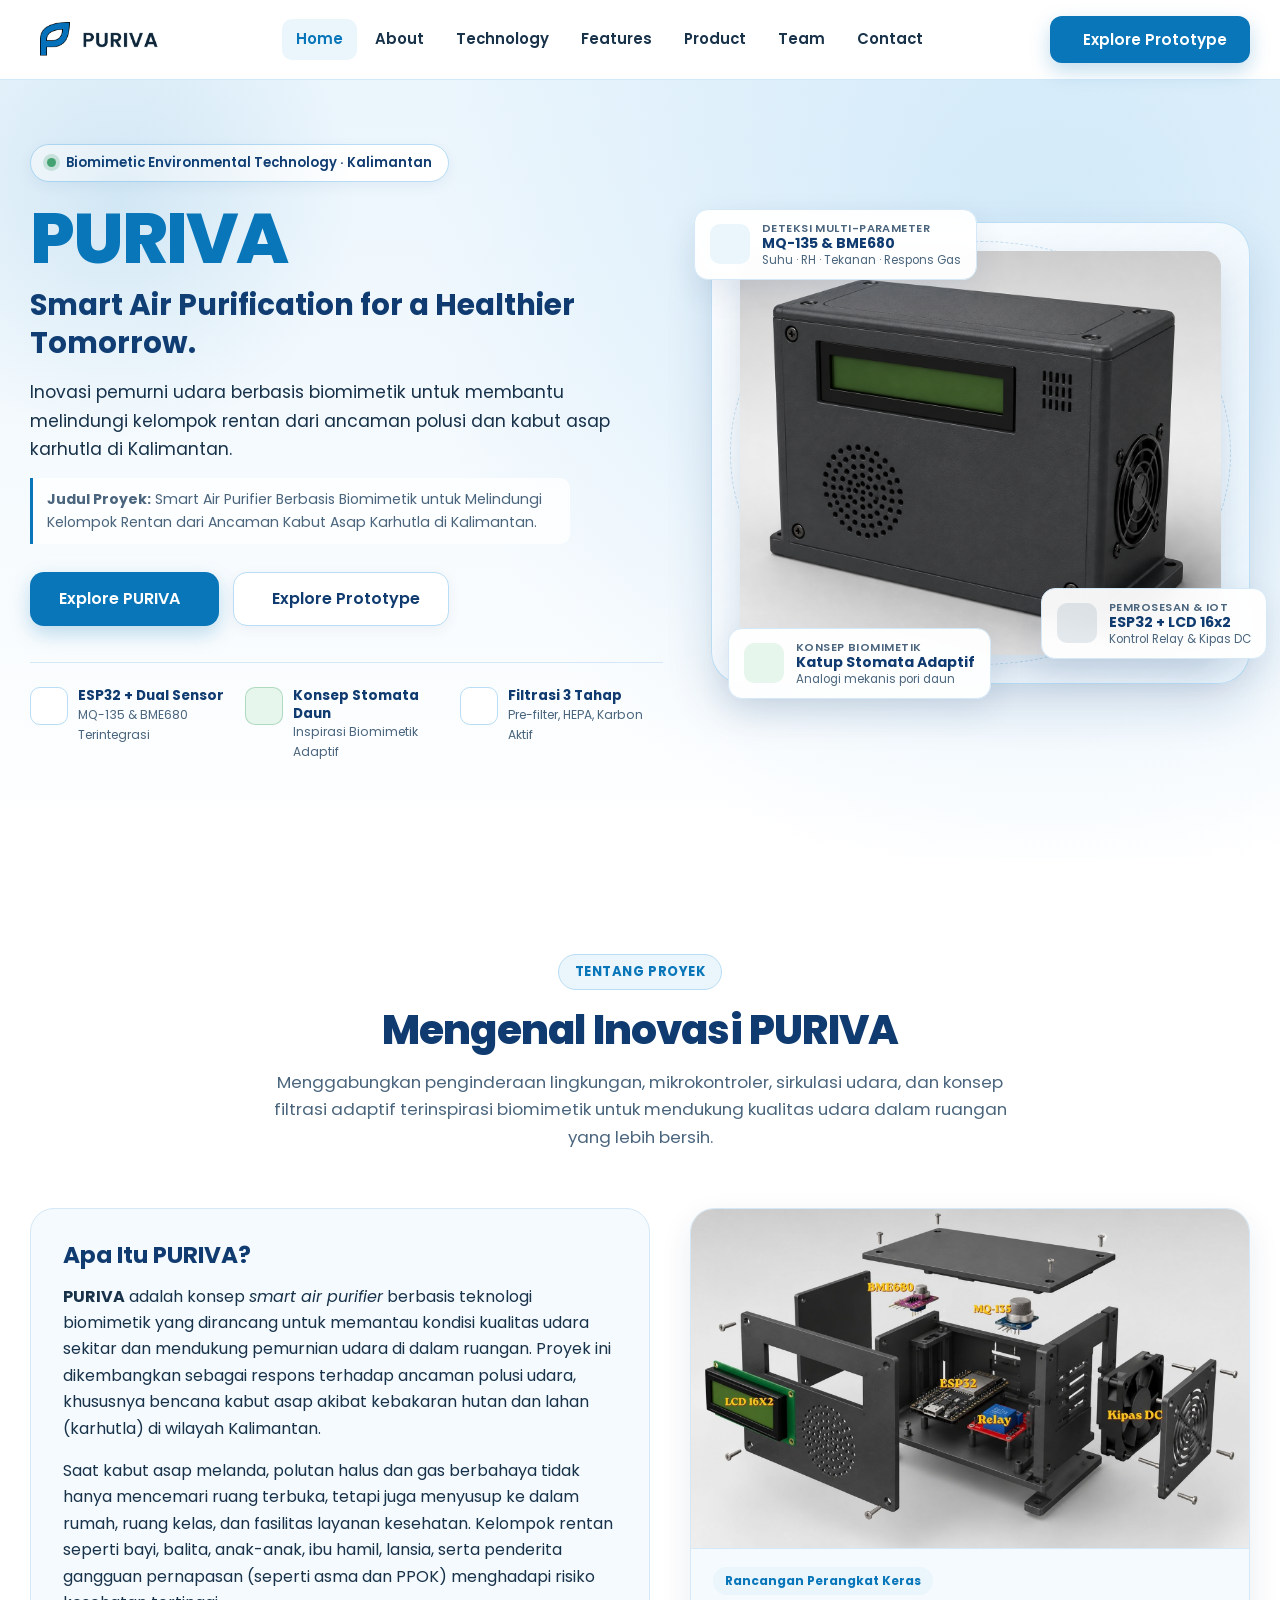
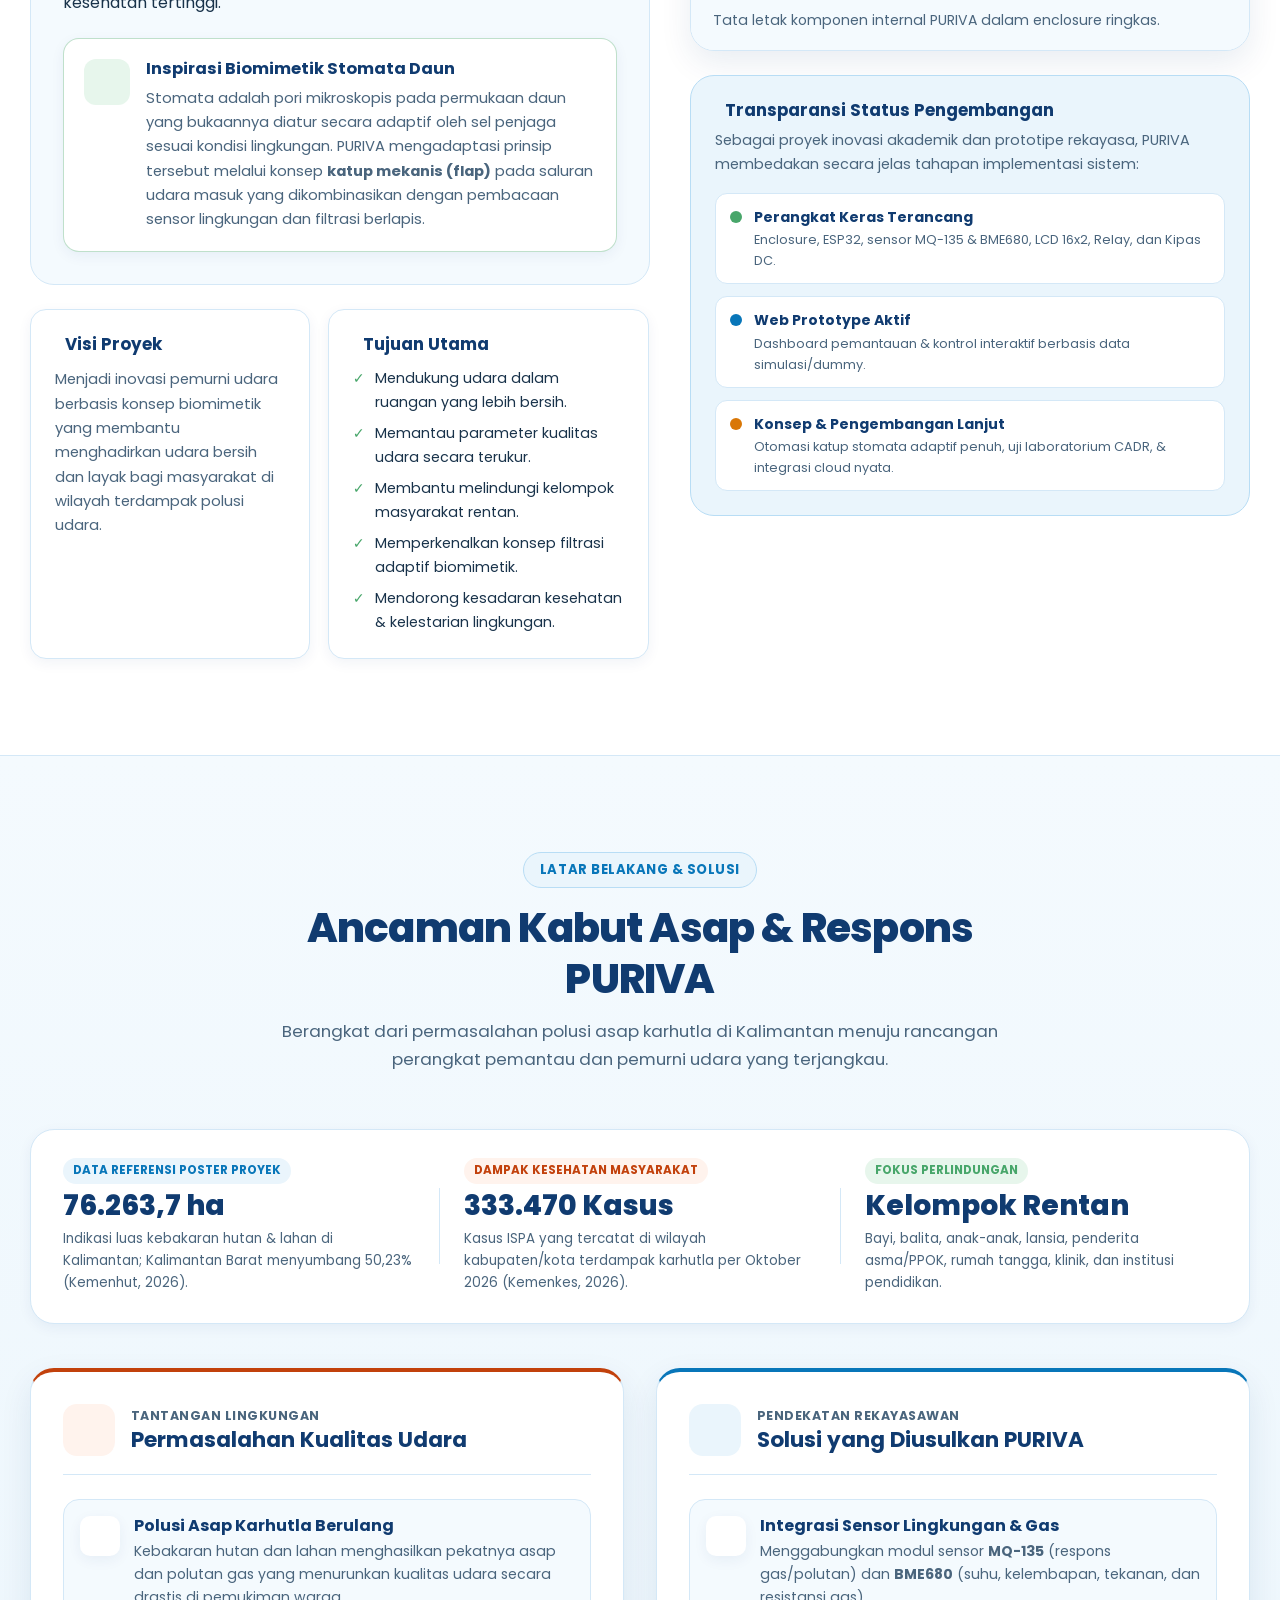
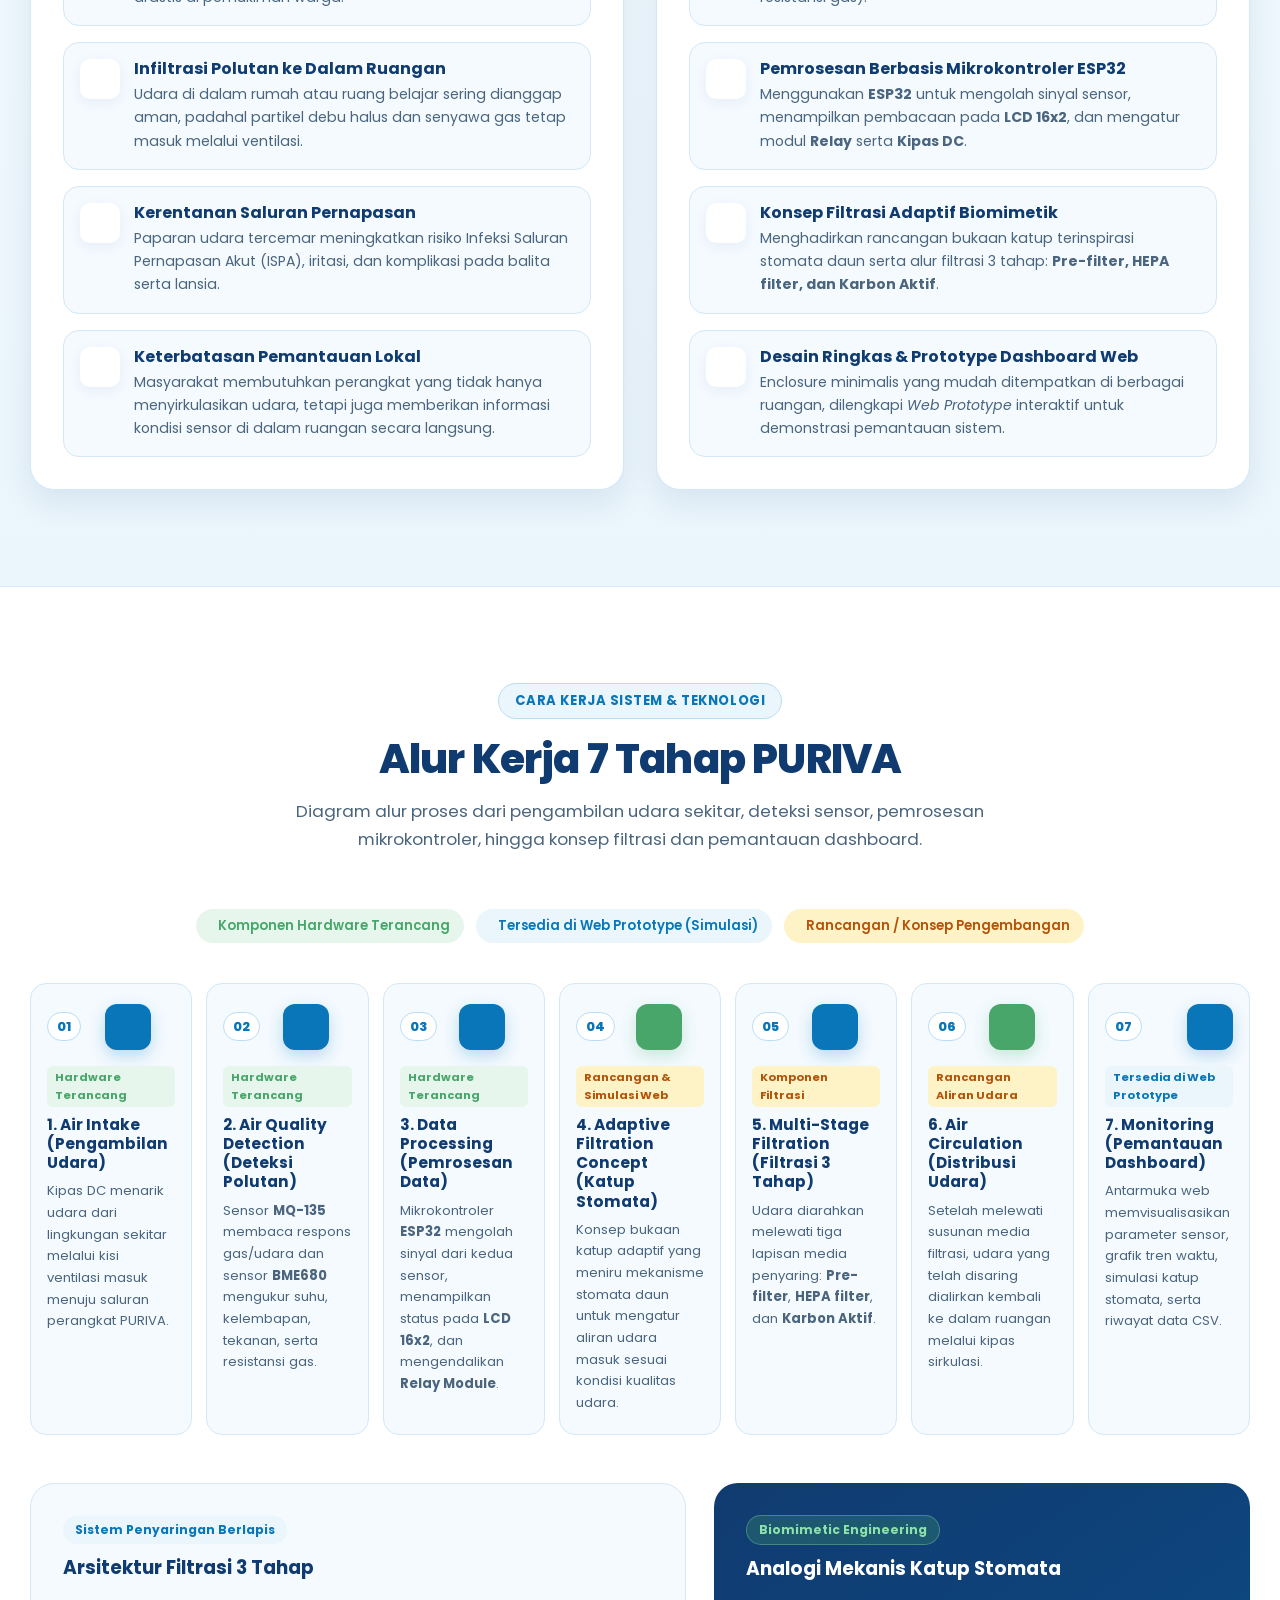
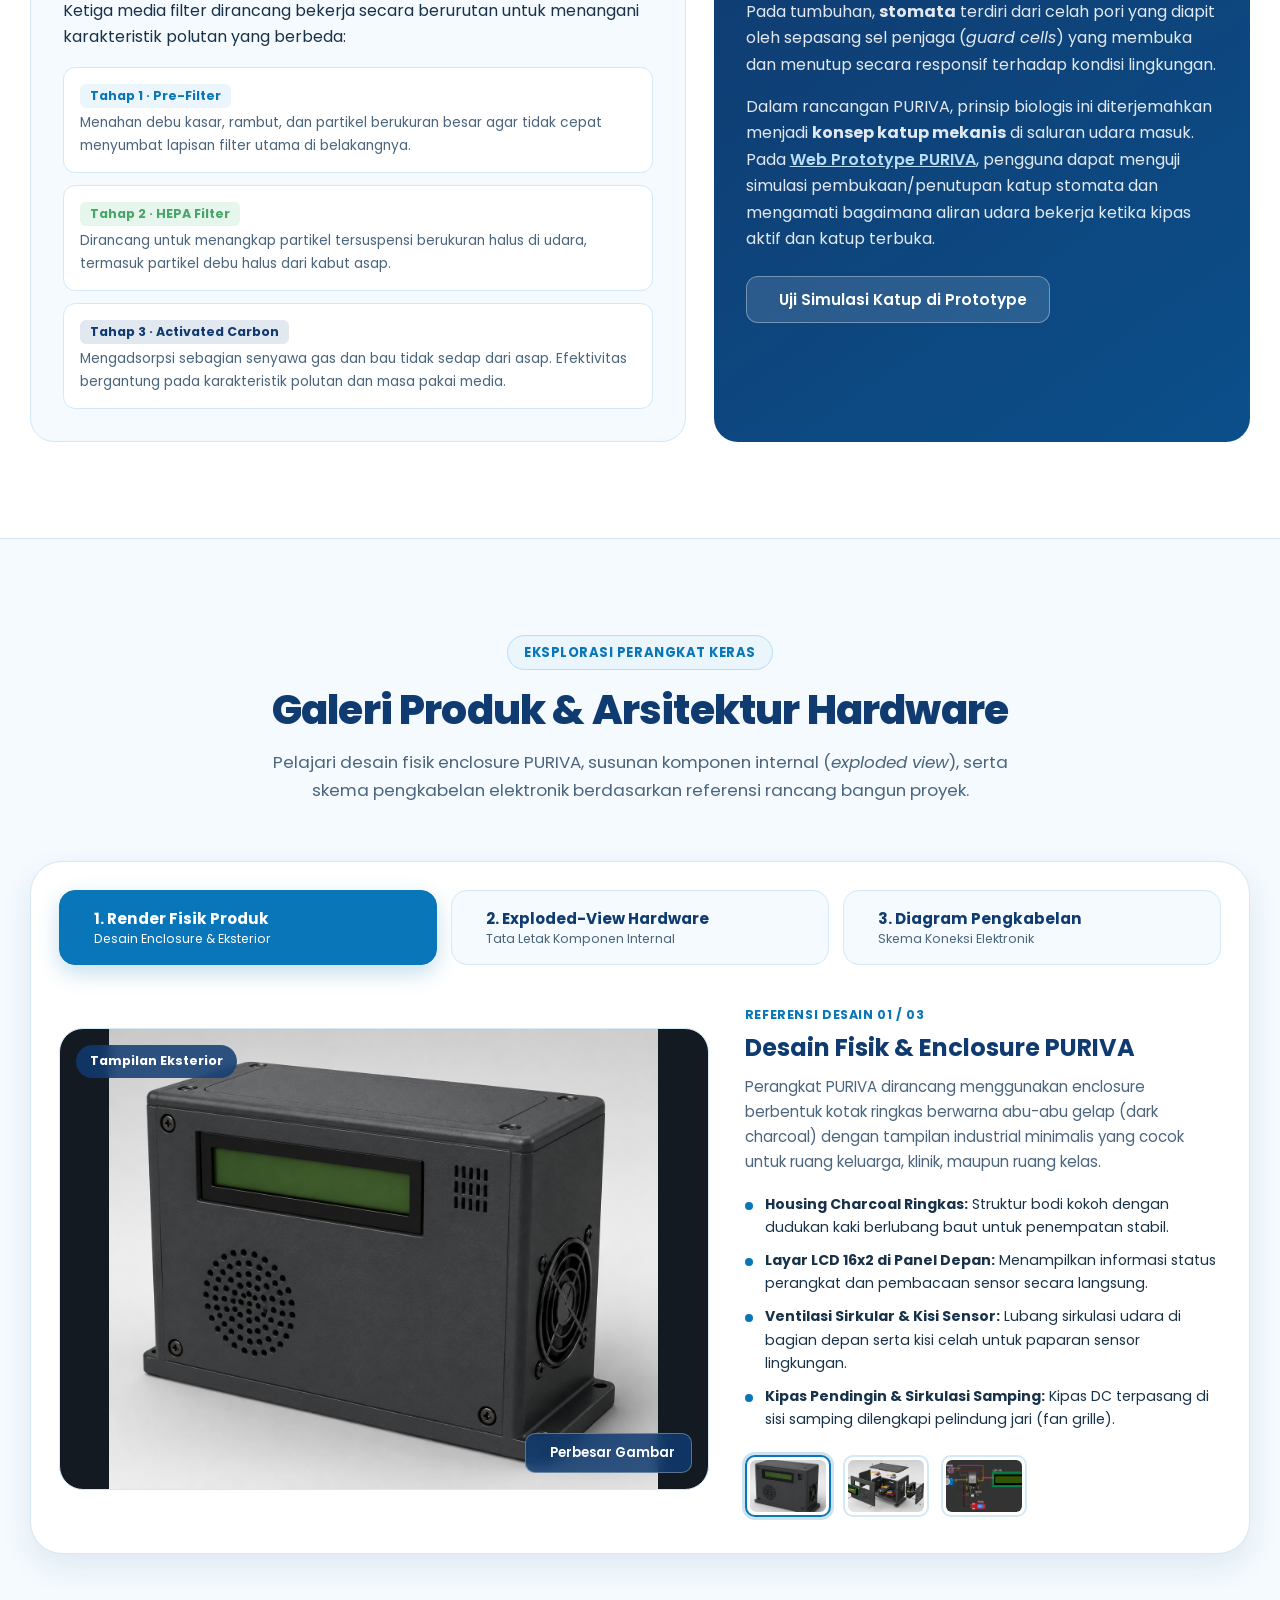
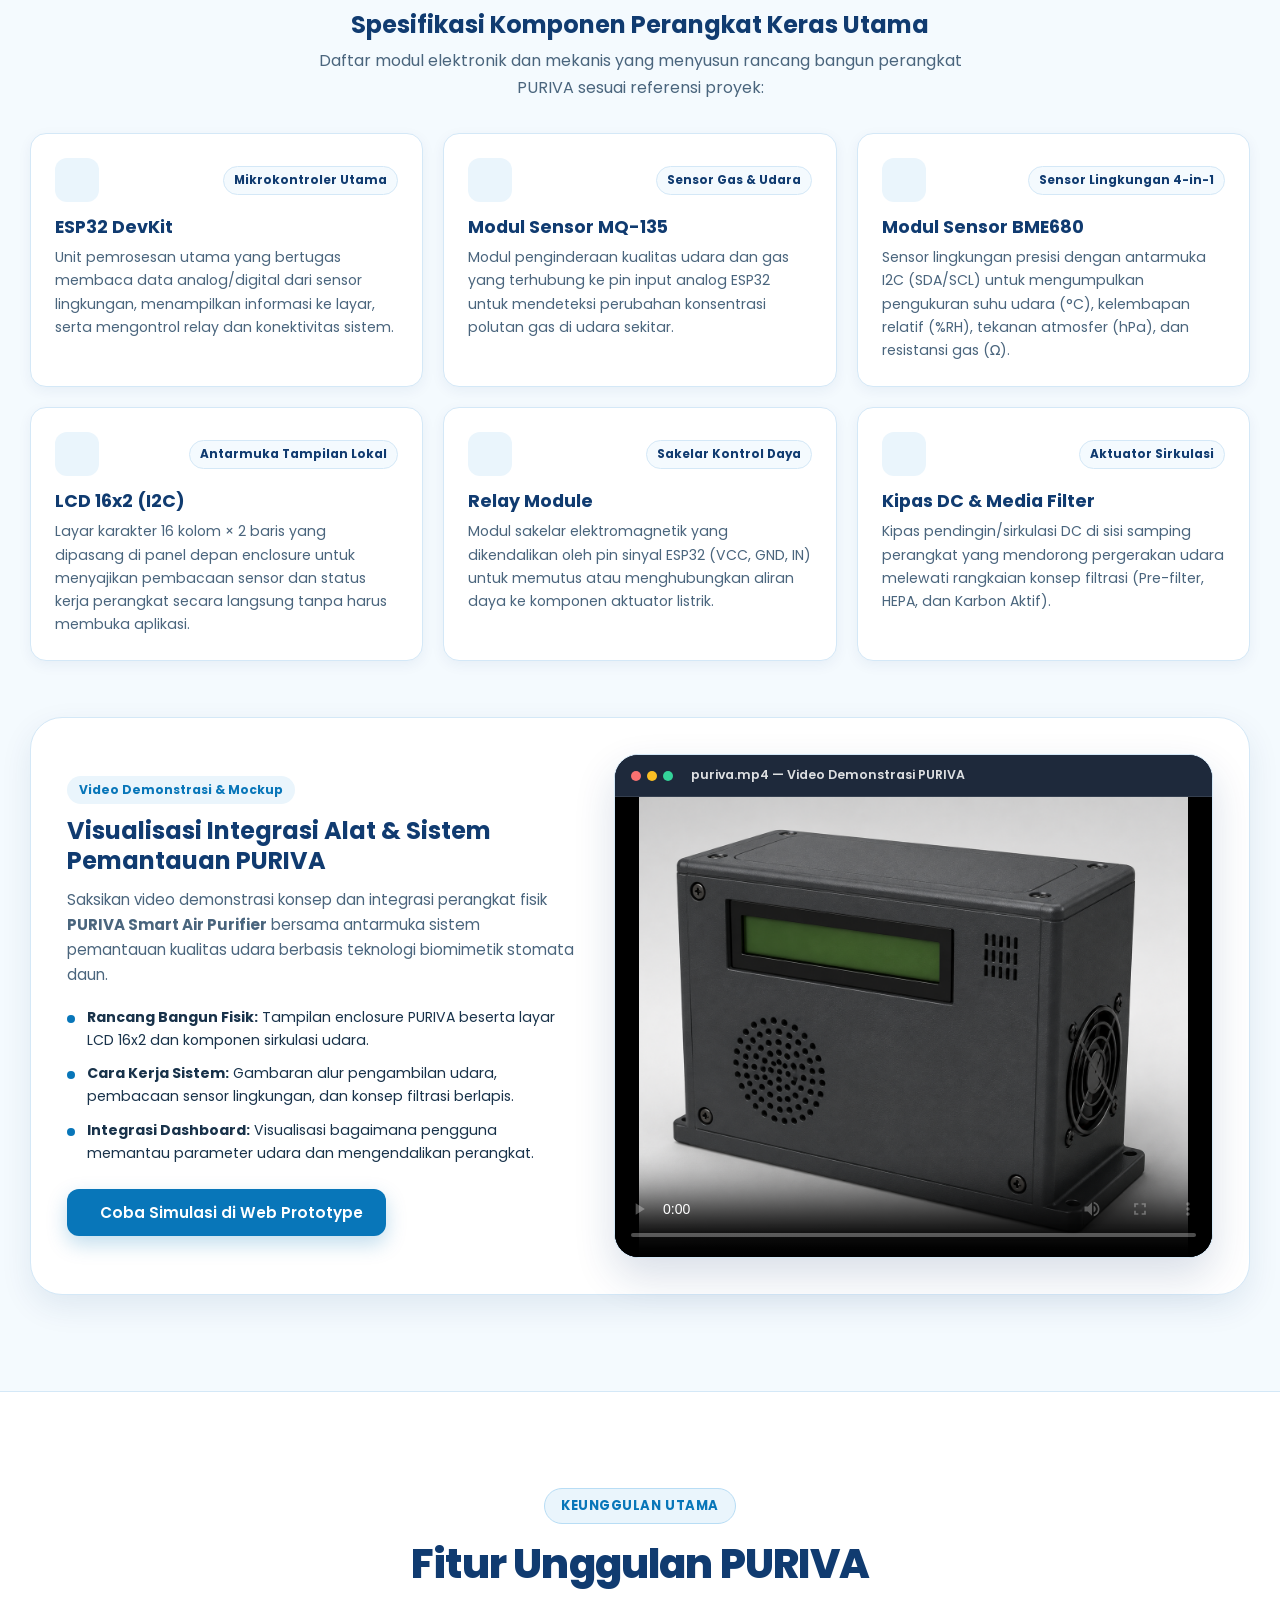
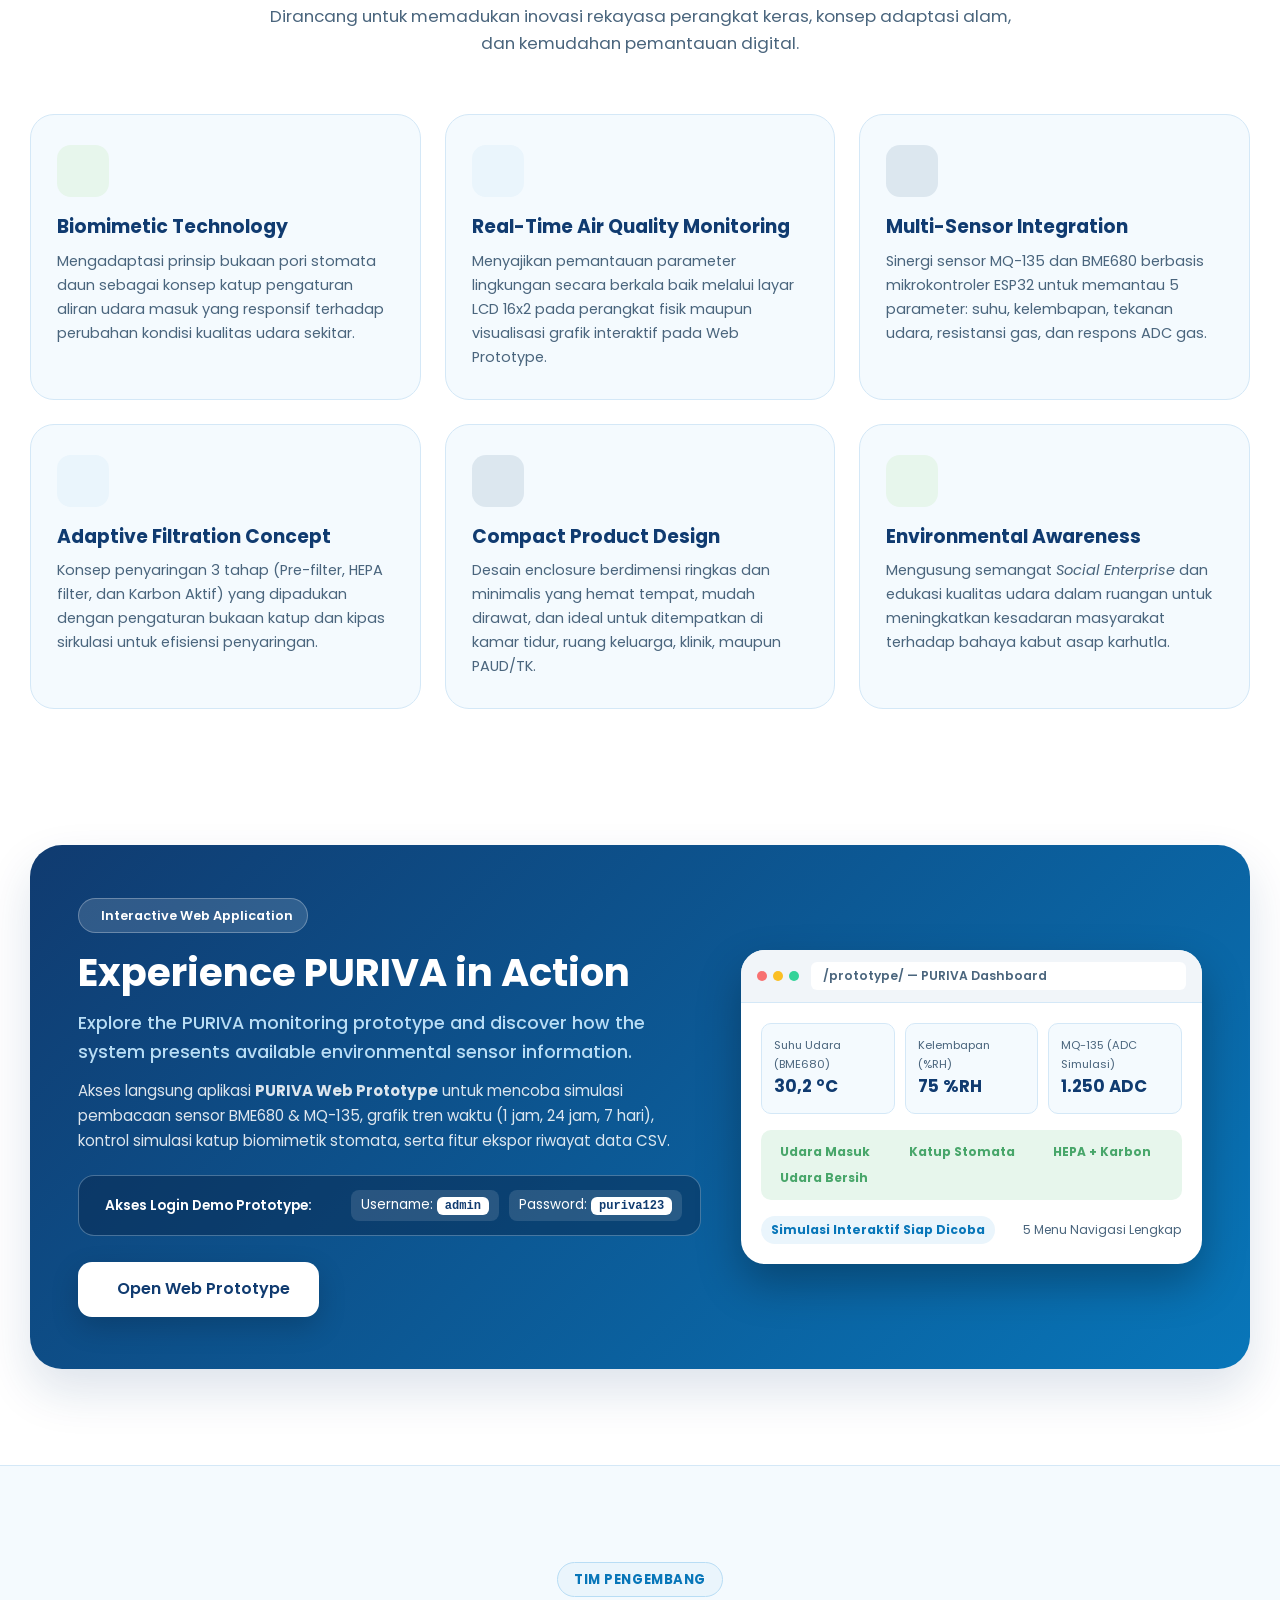
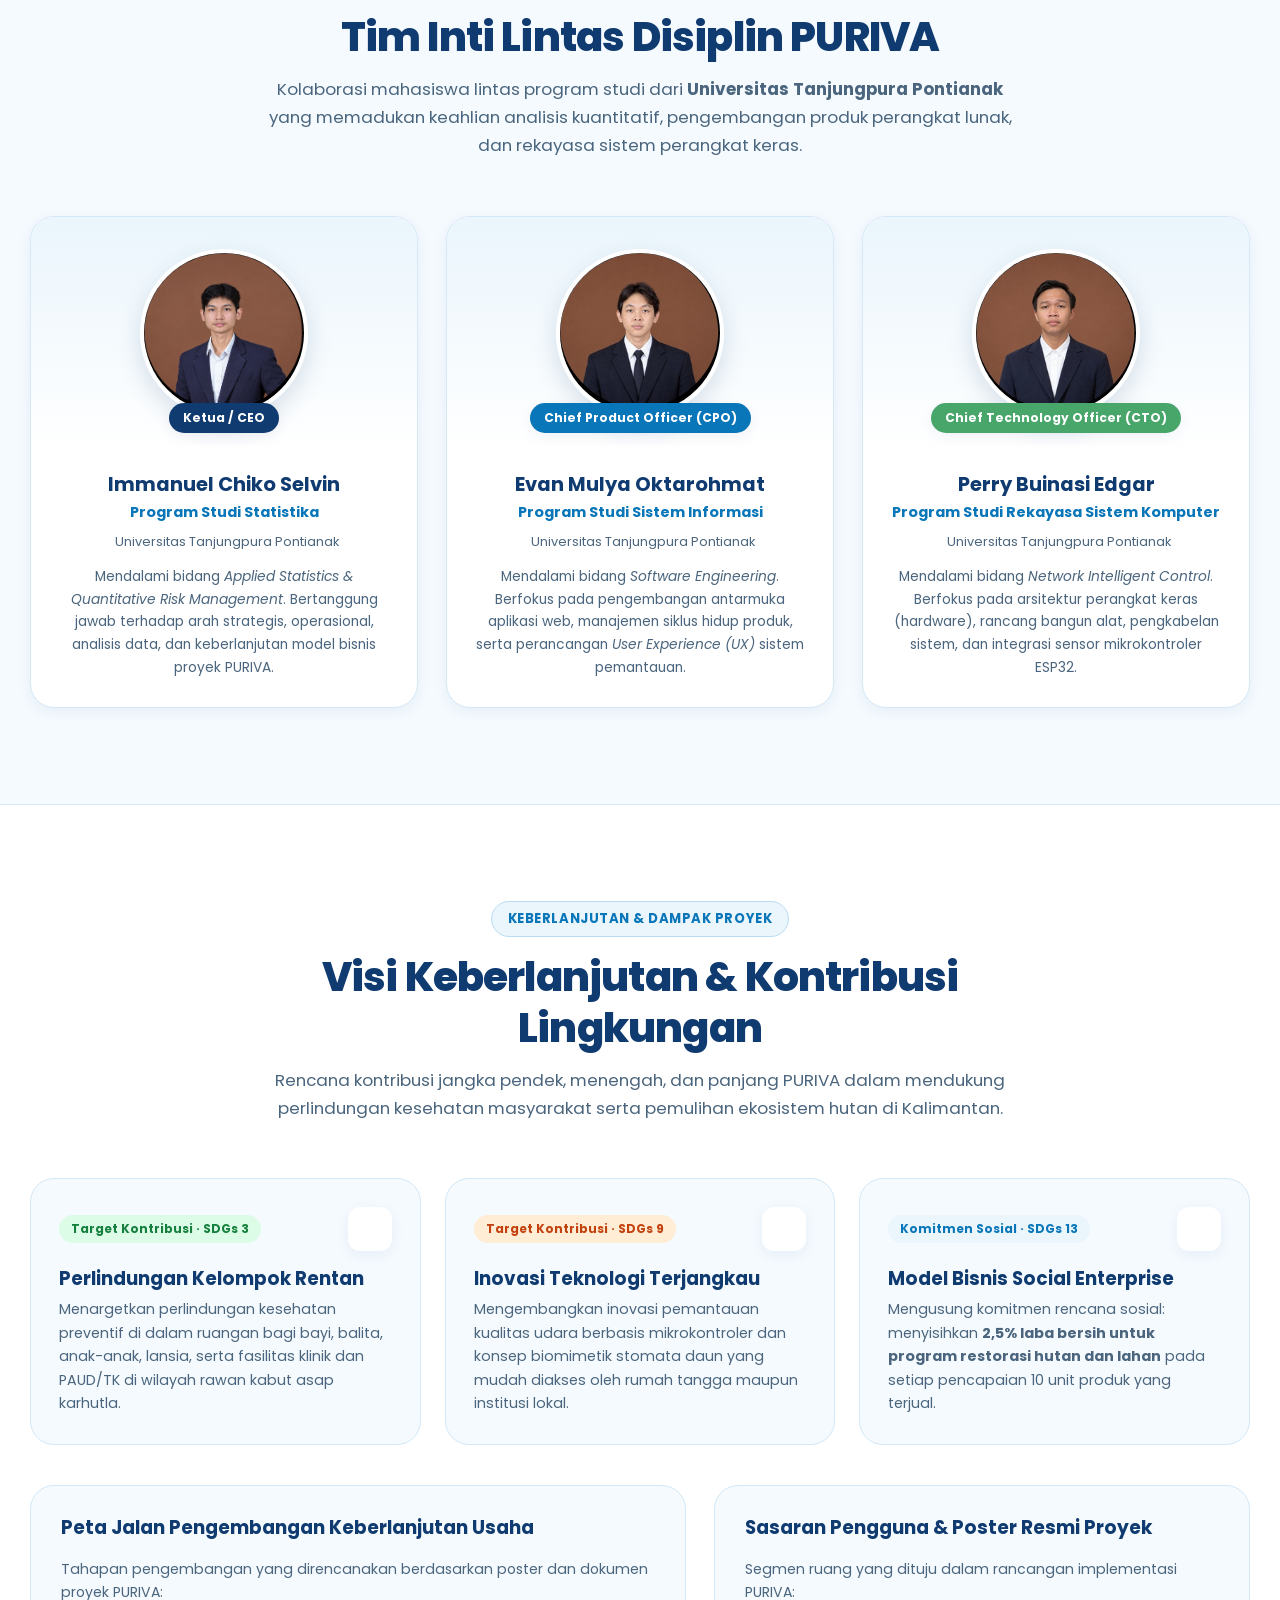
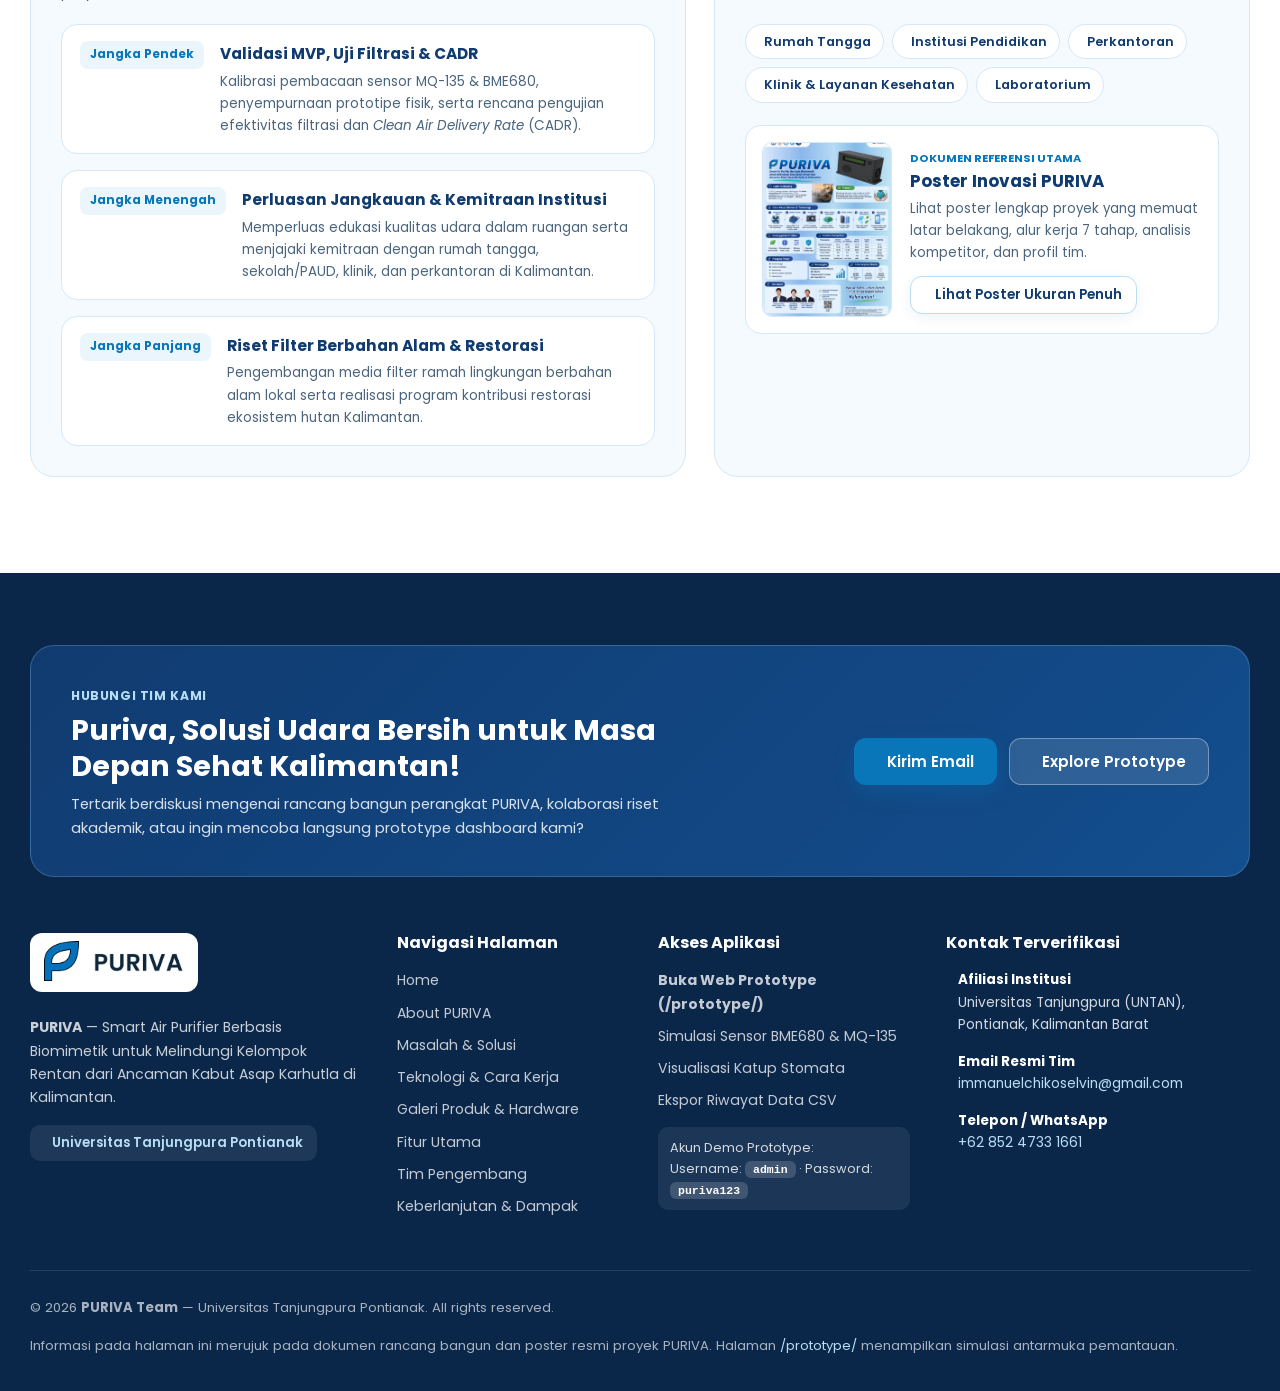
==== commit 585d16f4: "feat(web-profile): add PURIVA demonstration video (puriva.mp4) to product showcase section" ====
--- a/index.html
+++ b/index.html
@@ -755,6 +755,49 @@
             </article>
           </div>
         </div>
+
+        <!-- Product Demonstration Video Showcase -->
+        <div class="video-showcase-block reveal-up" id="video-demo">
+          <div class="video-showcase-card">
+            <div class="video-showcase-info">
+              <span class="dd-badge">Video Demonstrasi &amp; Mockup</span>
+              <h3>Visualisasi Integrasi Alat &amp; Sistem Pemantauan PURIVA</h3>
+              <p>
+                Saksikan video demonstrasi konsep dan integrasi perangkat fisik <strong>PURIVA Smart Air Purifier</strong> bersama antarmuka sistem pemantauan kualitas udara berbasis teknologi biomimetik stomata daun.
+              </p>
+              <ul class="sc-points">
+                <li><strong>Rancang Bangun Fisik:</strong> Tampilan enclosure PURIVA beserta layar LCD 16x2 dan komponen sirkulasi udara.</li>
+                <li><strong>Cara Kerja Sistem:</strong> Gambaran alur pengambilan udara, pembacaan sensor lingkungan, dan konsep filtrasi berlapis.</li>
+                <li><strong>Integrasi Dashboard:</strong> Visualisasi bagaimana pengguna memantau parameter udara dan mengendalikan perangkat.</li>
+              </ul>
+              <div class="video-cta-row">
+                <a href="prototype/" class="btn btn-primary">
+                  <i data-lucide="layout-dashboard"></i>
+                  <span>Coba Simulasi di Web Prototype</span>
+                </a>
+              </div>
+            </div>
+
+            <div class="video-player-frame">
+              <div class="video-frame-bar">
+                <span class="dots"><i></i><i></i><i></i></span>
+                <span class="video-frame-title"><i data-lucide="play-circle"></i> puriva.mp4 — Video Demonstrasi PURIVA</span>
+              </div>
+              <div class="video-wrapper">
+                <video
+                  controls
+                  preload="metadata"
+                  poster="assets/product/puriva-render.png"
+                  class="puriva-video"
+                  aria-label="Video demonstrasi produk dan sistem pemantauan PURIVA Smart Air Purifier"
+                >
+                  <source src="assets/video/puriva.mp4" type="video/mp4">
+                  Browser Anda tidak mendukung pemutaran video HTML5. Silakan <a href="assets/video/puriva.mp4">unduh video demonstrasi PURIVA</a>.
+                </video>
+              </div>
+            </div>
+          </div>
+        </div>
       </div>
     </section>
 
--- a/css/style.css
+++ b/css/style.css
@@ -2434,3 +2434,99 @@
   object-fit: contain;
   border-radius: 8px;
 }
+
+/* ==========================================================================
+   15. PRODUCT DEMONSTRATION VIDEO SHOWCASE
+   ========================================================================== */
+.video-showcase-block {
+  margin-top: 56px;
+}
+
+.video-showcase-card {
+  background: var(--white);
+  border: 1px solid var(--border-color);
+  border-radius: var(--radius-xl);
+  padding: 36px;
+  box-shadow: var(--shadow-md);
+  display: grid;
+  grid-template-columns: 0.92fr 1.08fr;
+  gap: 36px;
+  align-items: center;
+}
+
+.video-showcase-info h3 {
+  font-size: 1.5rem;
+  margin-bottom: 12px;
+}
+
+.video-showcase-info > p {
+  font-size: 0.94rem;
+  color: var(--muted-text);
+  margin-bottom: 18px;
+}
+
+.video-cta-row {
+  margin-top: 22px;
+}
+
+.video-player-frame {
+  background: #0F172A;
+  border-radius: var(--radius-lg);
+  overflow: hidden;
+  border: 1px solid var(--border-color);
+  box-shadow: 0 18px 40px rgba(16, 59, 112, 0.16);
+}
+
+.video-frame-bar {
+  background: #1E293B;
+  padding: 10px 16px;
+  display: flex;
+  align-items: center;
+  gap: 12px;
+  border-bottom: 1px solid rgba(255, 255, 255, 0.1);
+}
+
+.video-frame-bar .dots {
+  display: flex;
+  gap: 6px;
+}
+
+.video-frame-bar .dots i {
+  width: 10px;
+  height: 10px;
+  border-radius: 50%;
+  display: block;
+}
+
+.video-frame-bar .dots i:nth-child(1) { background: #F87171; }
+.video-frame-bar .dots i:nth-child(2) { background: #FBBF24; }
+.video-frame-bar .dots i:nth-child(3) { background: #34D399; }
+
+.video-frame-title {
+  display: inline-flex;
+  align-items: center;
+  gap: 6px;
+  font-size: 0.78rem;
+  font-weight: 600;
+  color: rgba(255, 255, 255, 0.85);
+}
+
+.video-frame-title svg {
+  width: 15px;
+  height: 15px;
+  color: var(--light-blue);
+}
+
+.video-wrapper {
+  position: relative;
+  width: 100%;
+  background: #000000;
+}
+
+.puriva-video {
+  display: block;
+  width: 100%;
+  max-height: 460px;
+  height: auto;
+  object-fit: contain;
+}
--- a/css/responsive.css
+++ b/css/responsive.css
@@ -104,6 +104,7 @@
   .ps-comparison-grid,
   .tech-deepdive-grid,
   .showcase-stage,
+  .video-showcase-card,
   .proto-cta-banner,
   .roadmap-target-grid {
     grid-template-columns: 1fr;
@@ -177,6 +178,7 @@
   .ps-column,
   .deepdive-card,
   .showcase-wrapper,
+  .video-showcase-card,
   .roadmap-box,
   .market-poster-box {
     padding: 22px 18px;
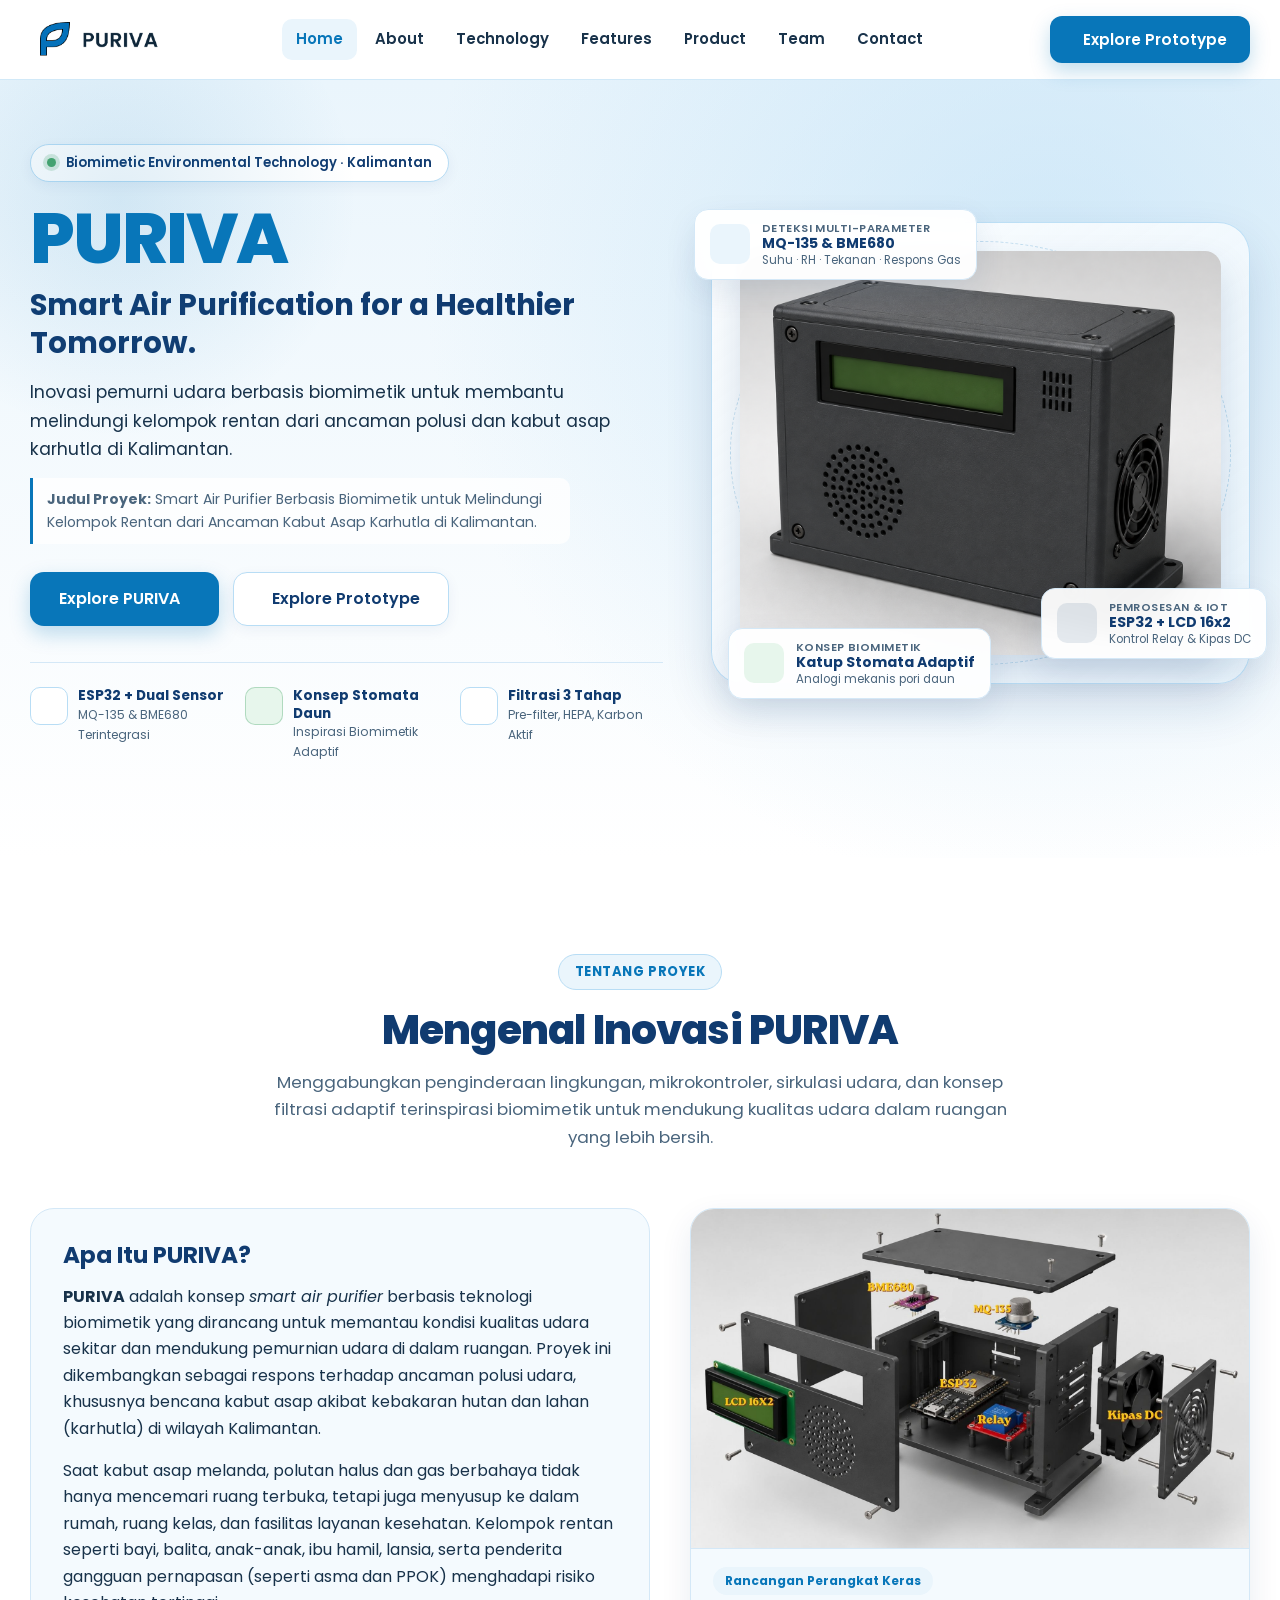
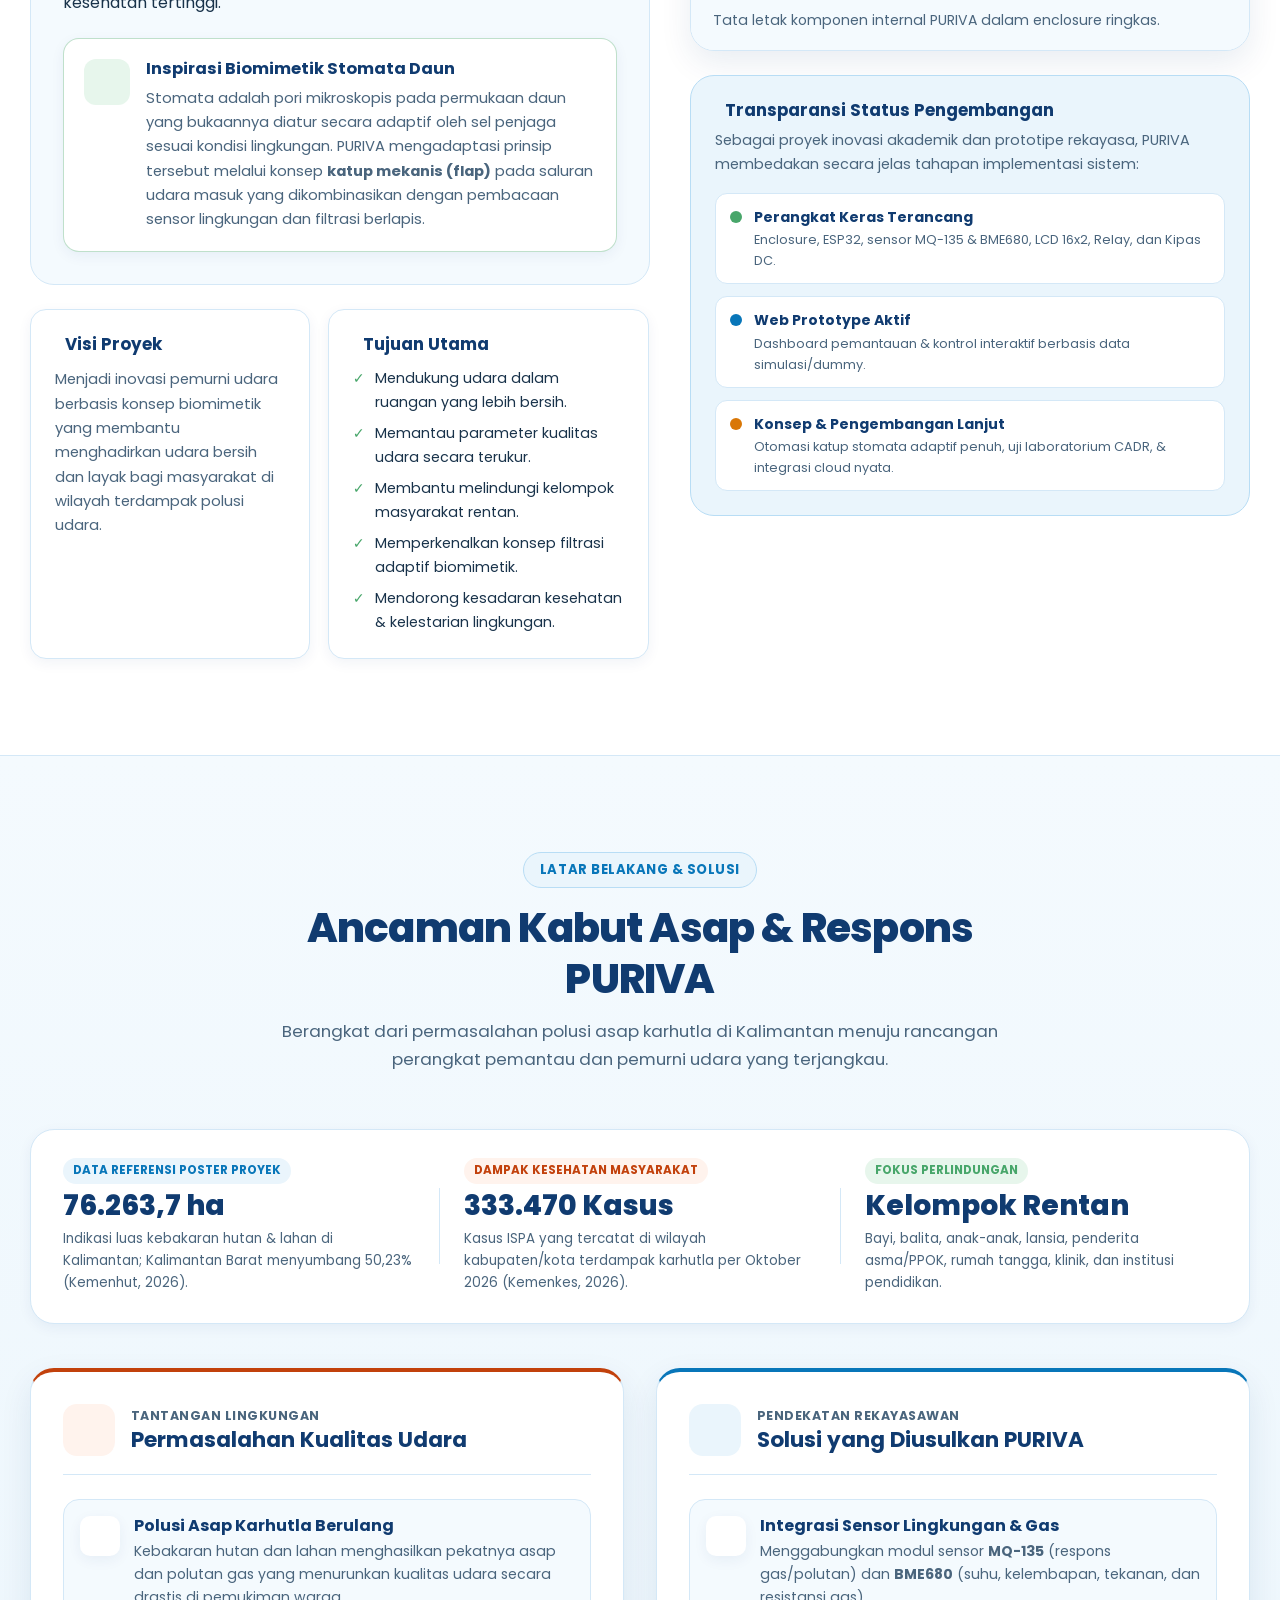
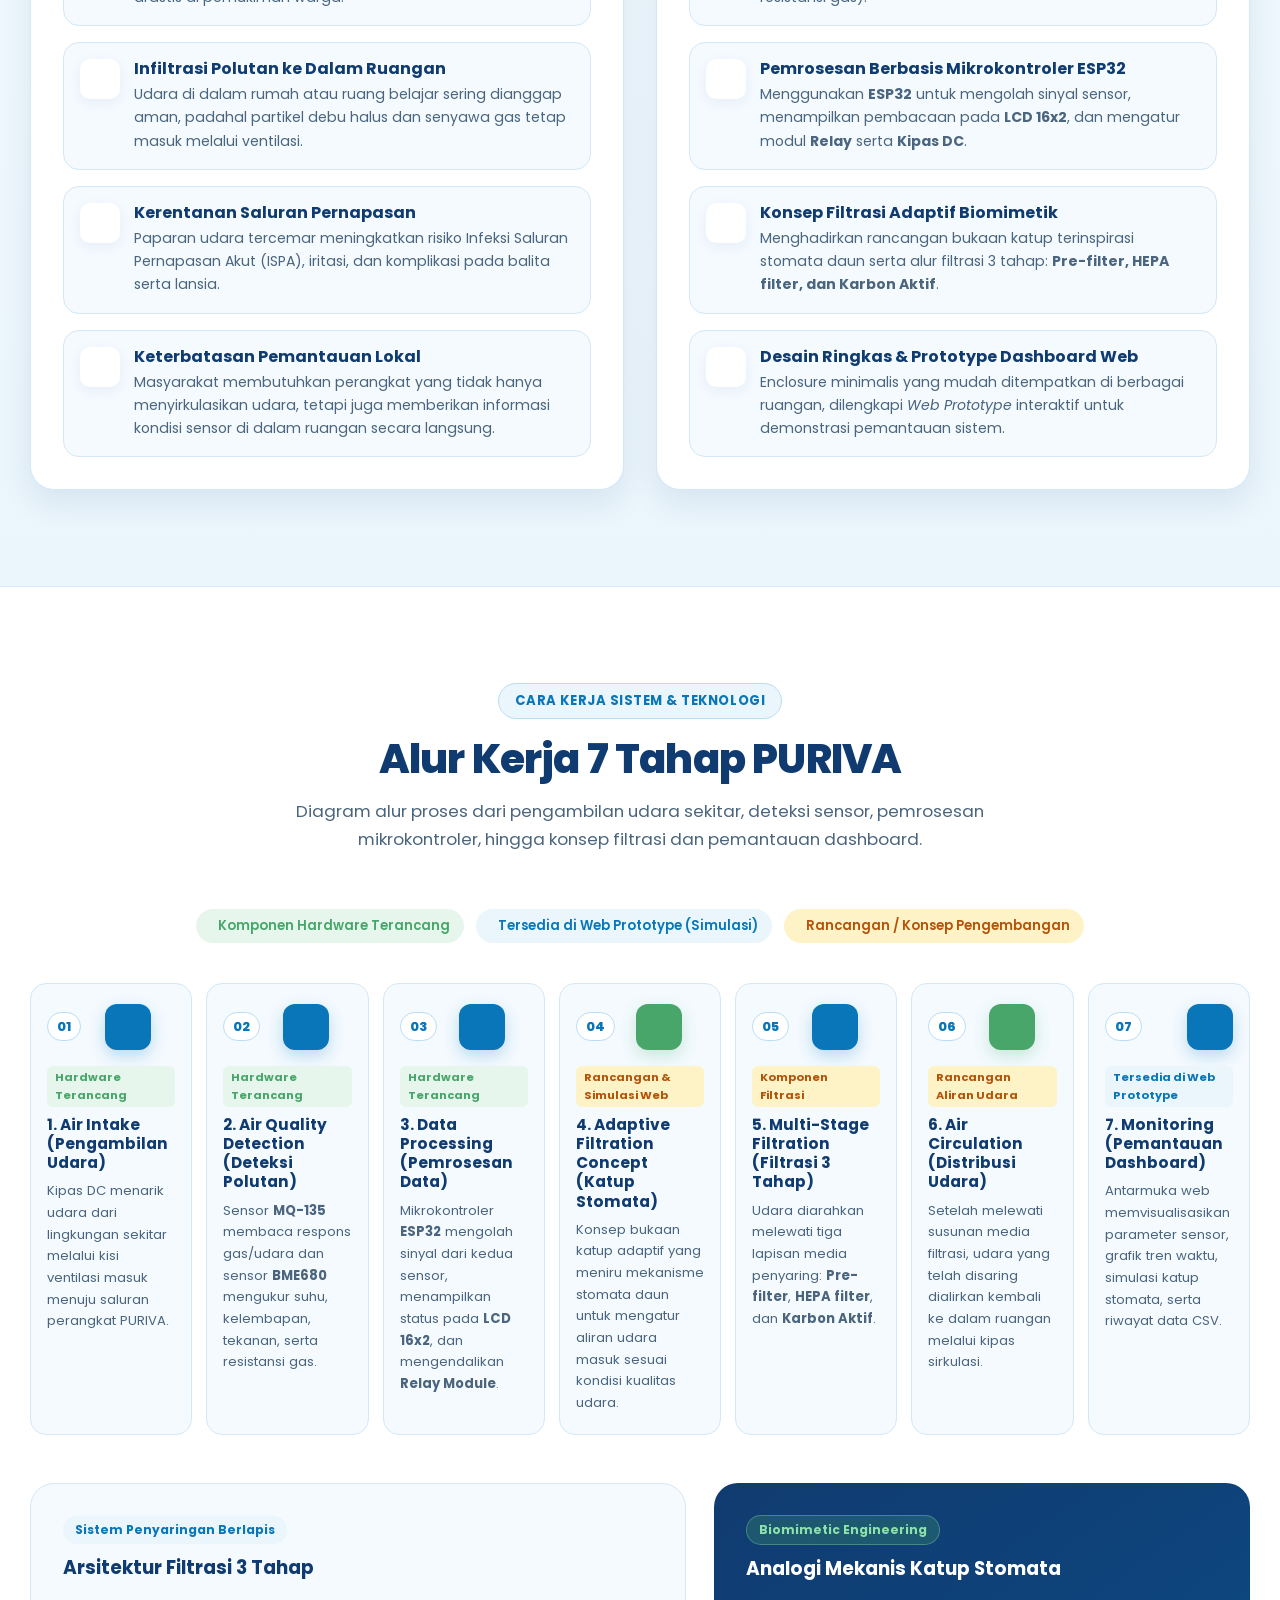
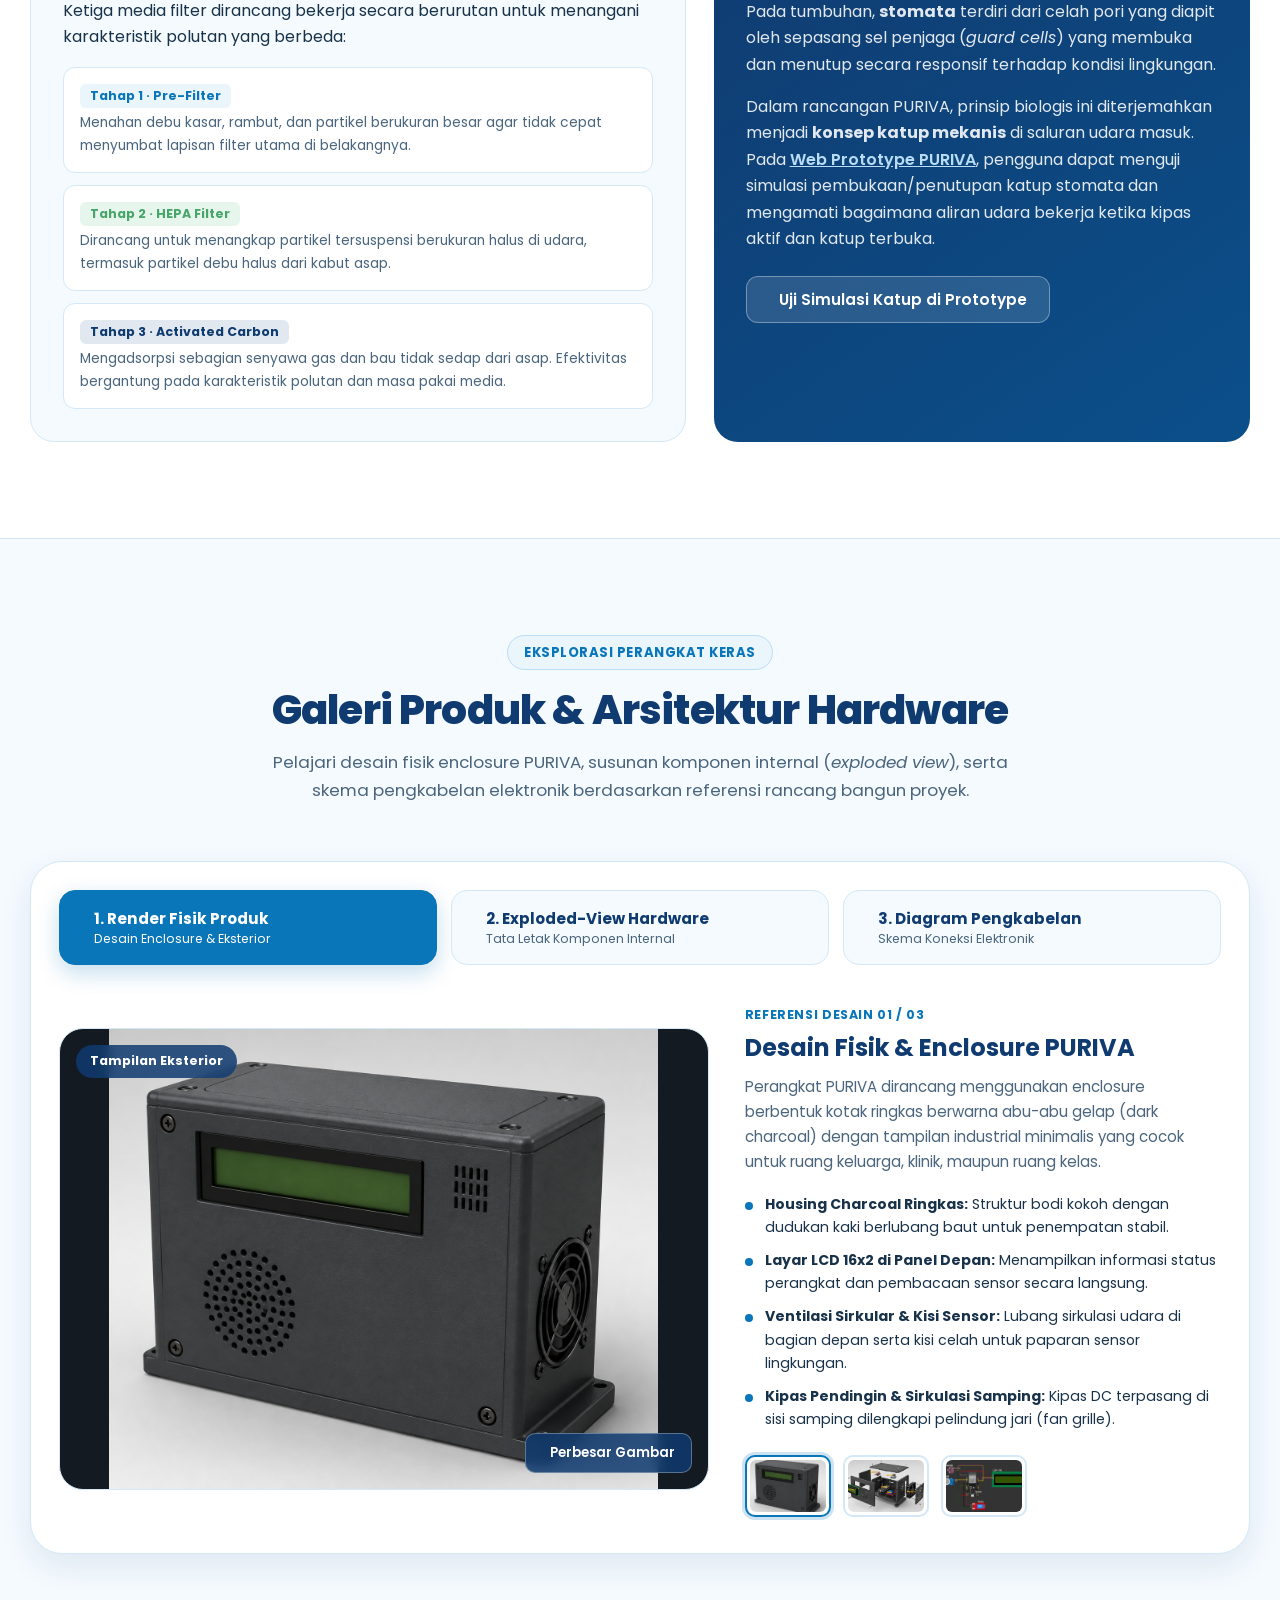
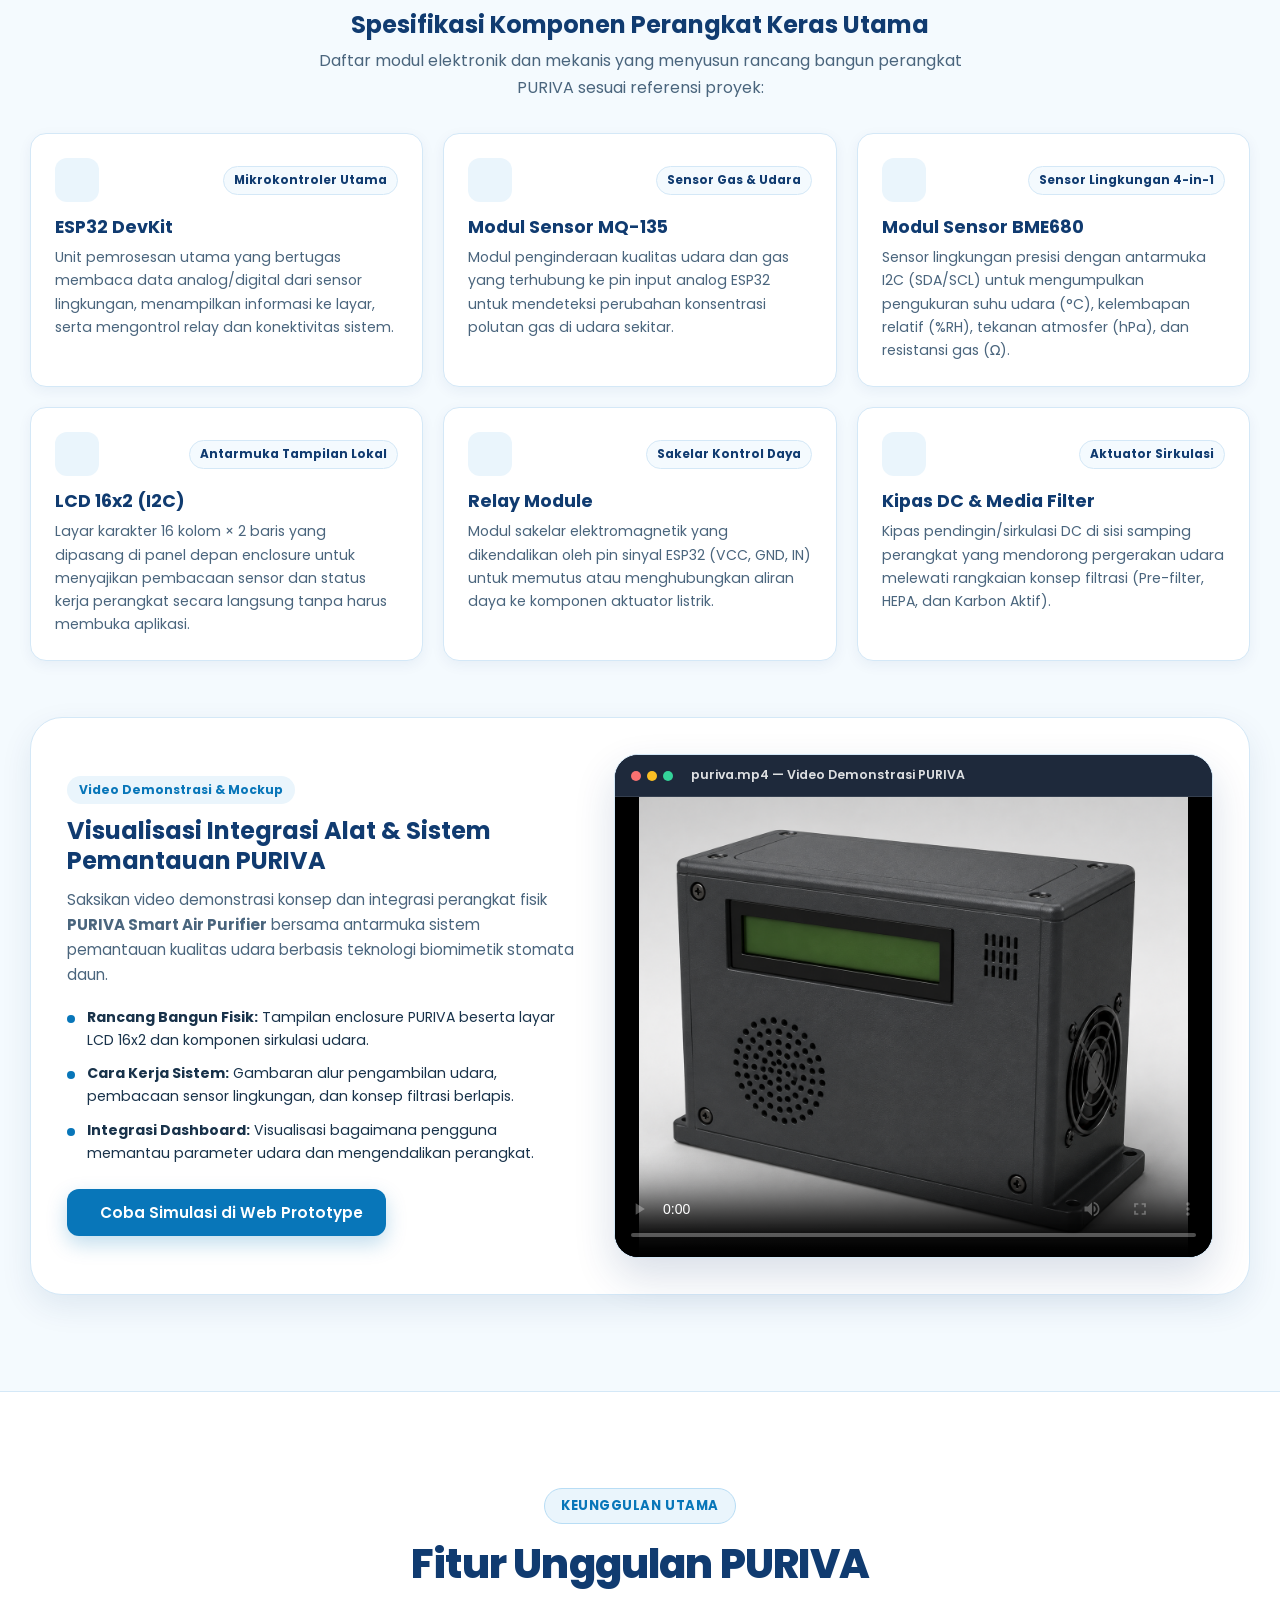
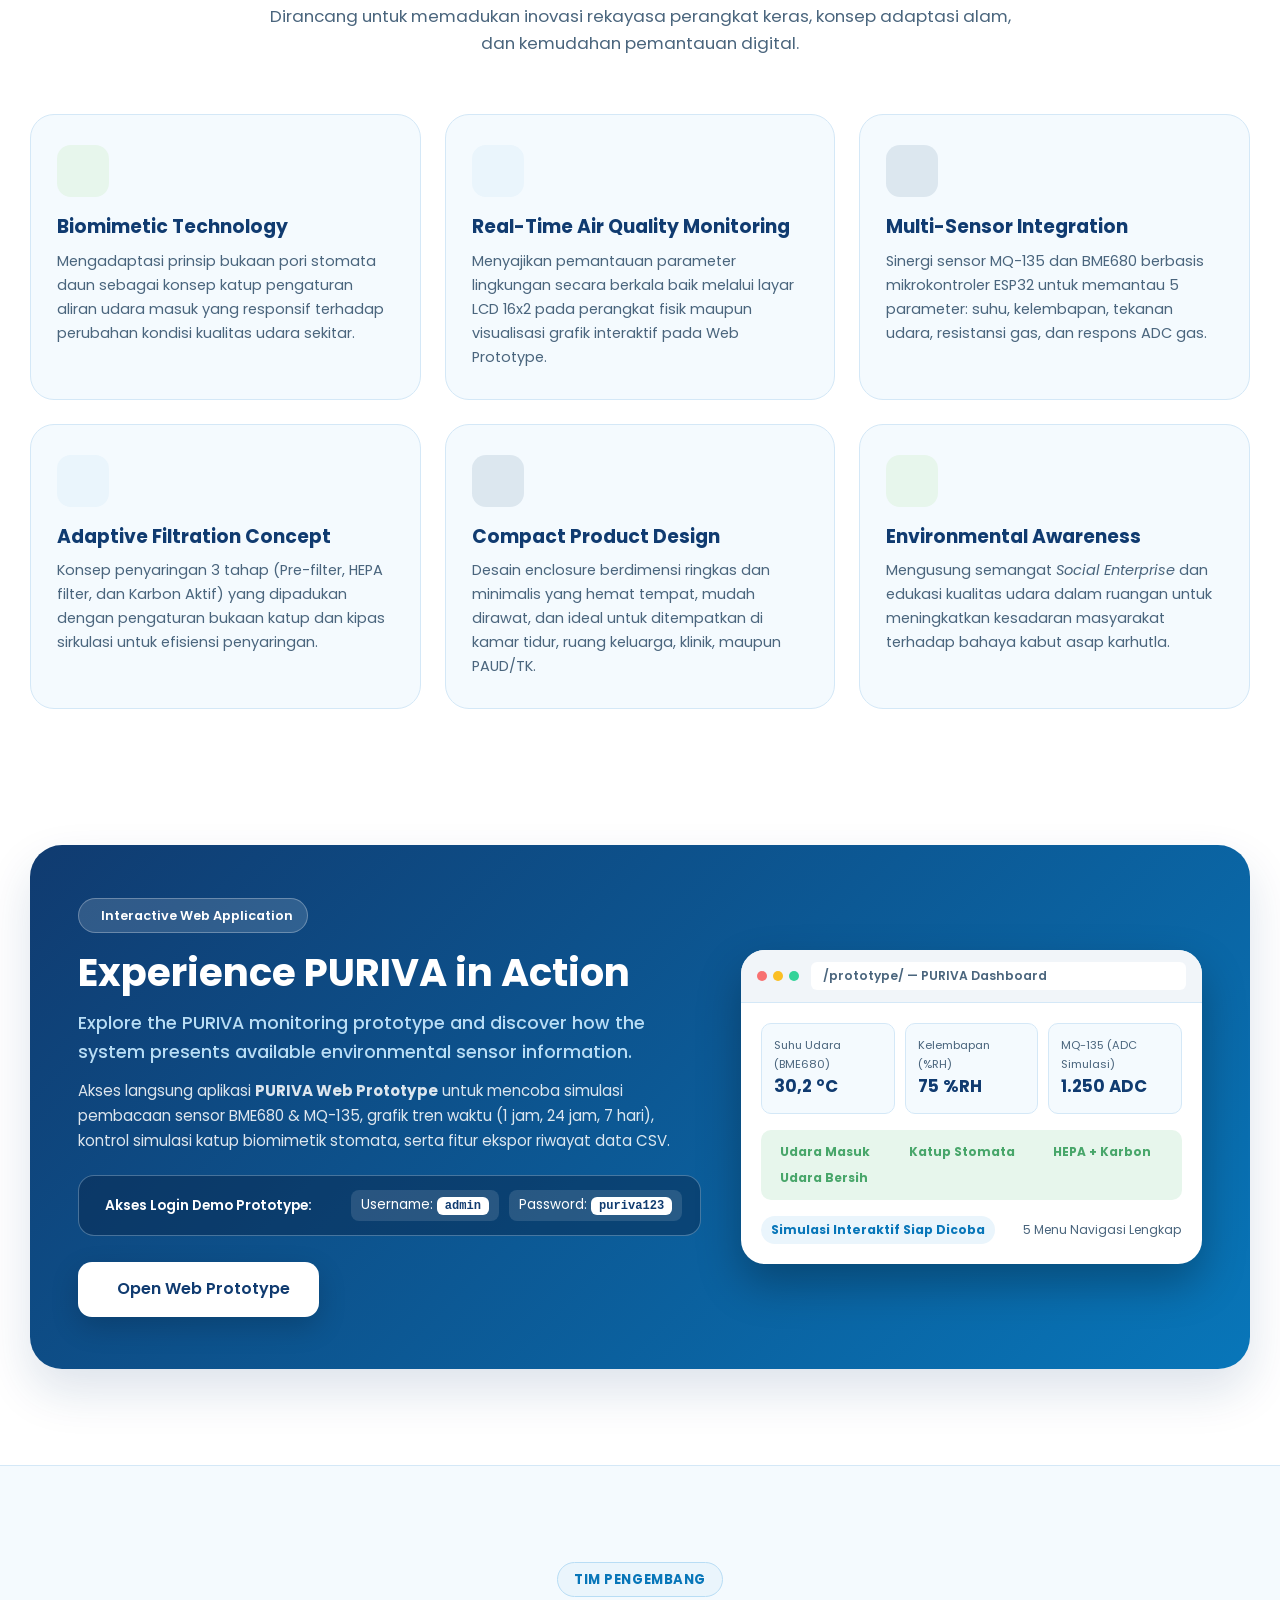
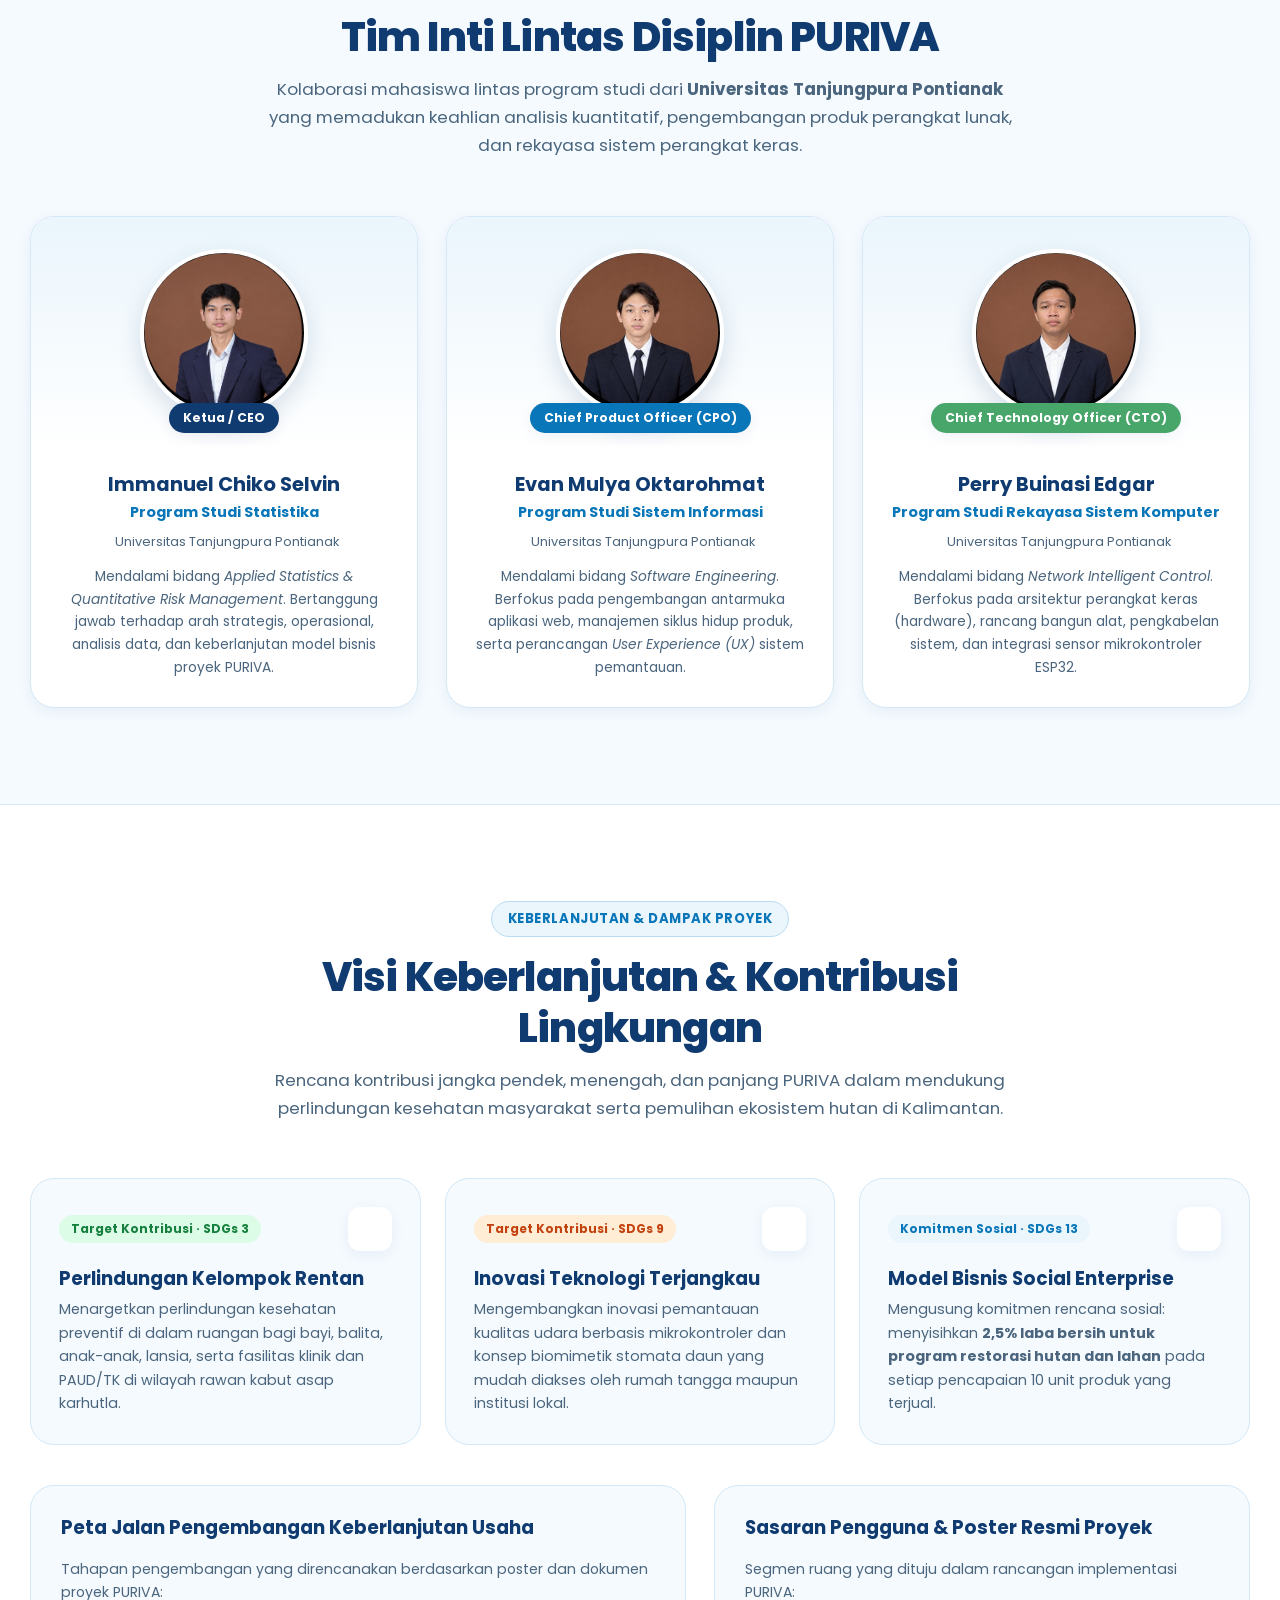
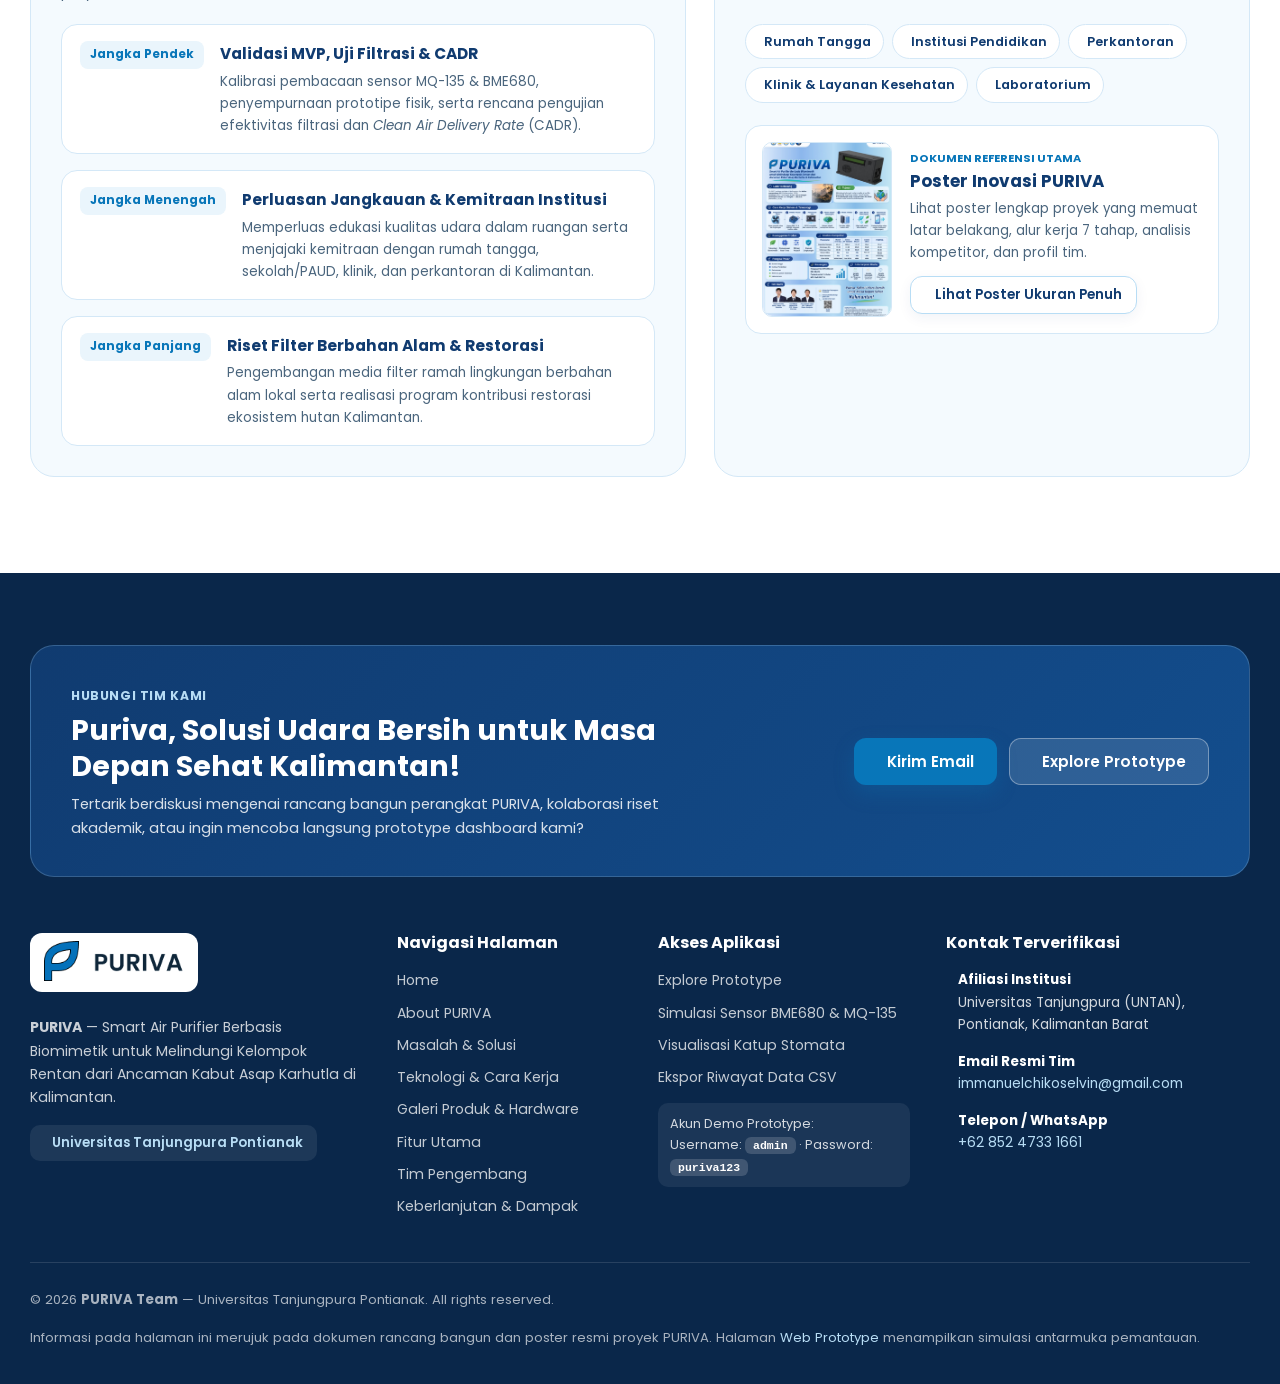
==== commit eea7582d: "style(footer): update prototype link text to Explore Prototype" ====
--- a/index.html
+++ b/index.html
@@ -1184,7 +1184,7 @@
         <div class="footer-col">
           <h3>Akses Aplikasi</h3>
           <ul class="footer-links">
-            <li><a href="prototype/"><strong>Buka Web Prototype (/prototype/)</strong></a></li>
+            <li><a href="prototype/">Explore Prototype</a></li>
             <li><a href="prototype/">Simulasi Sensor BME680 &amp; MQ-135</a></li>
             <li><a href="prototype/">Visualisasi Katup Stomata</a></li>
             <li><a href="prototype/">Ekspor Riwayat Data CSV</a></li>
@@ -1227,7 +1227,7 @@
       <div class="footer-bottom">
         <p>&copy; 2026 <strong>PURIVA Team</strong> — Universitas Tanjungpura Pontianak. All rights reserved.</p>
         <p class="footer-disclaimer">
-          Informasi pada halaman ini merujuk pada dokumen rancang bangun dan poster resmi proyek PURIVA. Halaman <a href="prototype/">/prototype/</a> menampilkan simulasi antarmuka pemantauan.
+          Informasi pada halaman ini merujuk pada dokumen rancang bangun dan poster resmi proyek PURIVA. Halaman <a href="prototype/">Web Prototype</a> menampilkan simulasi antarmuka pemantauan.
         </p>
       </div>
     </div>
